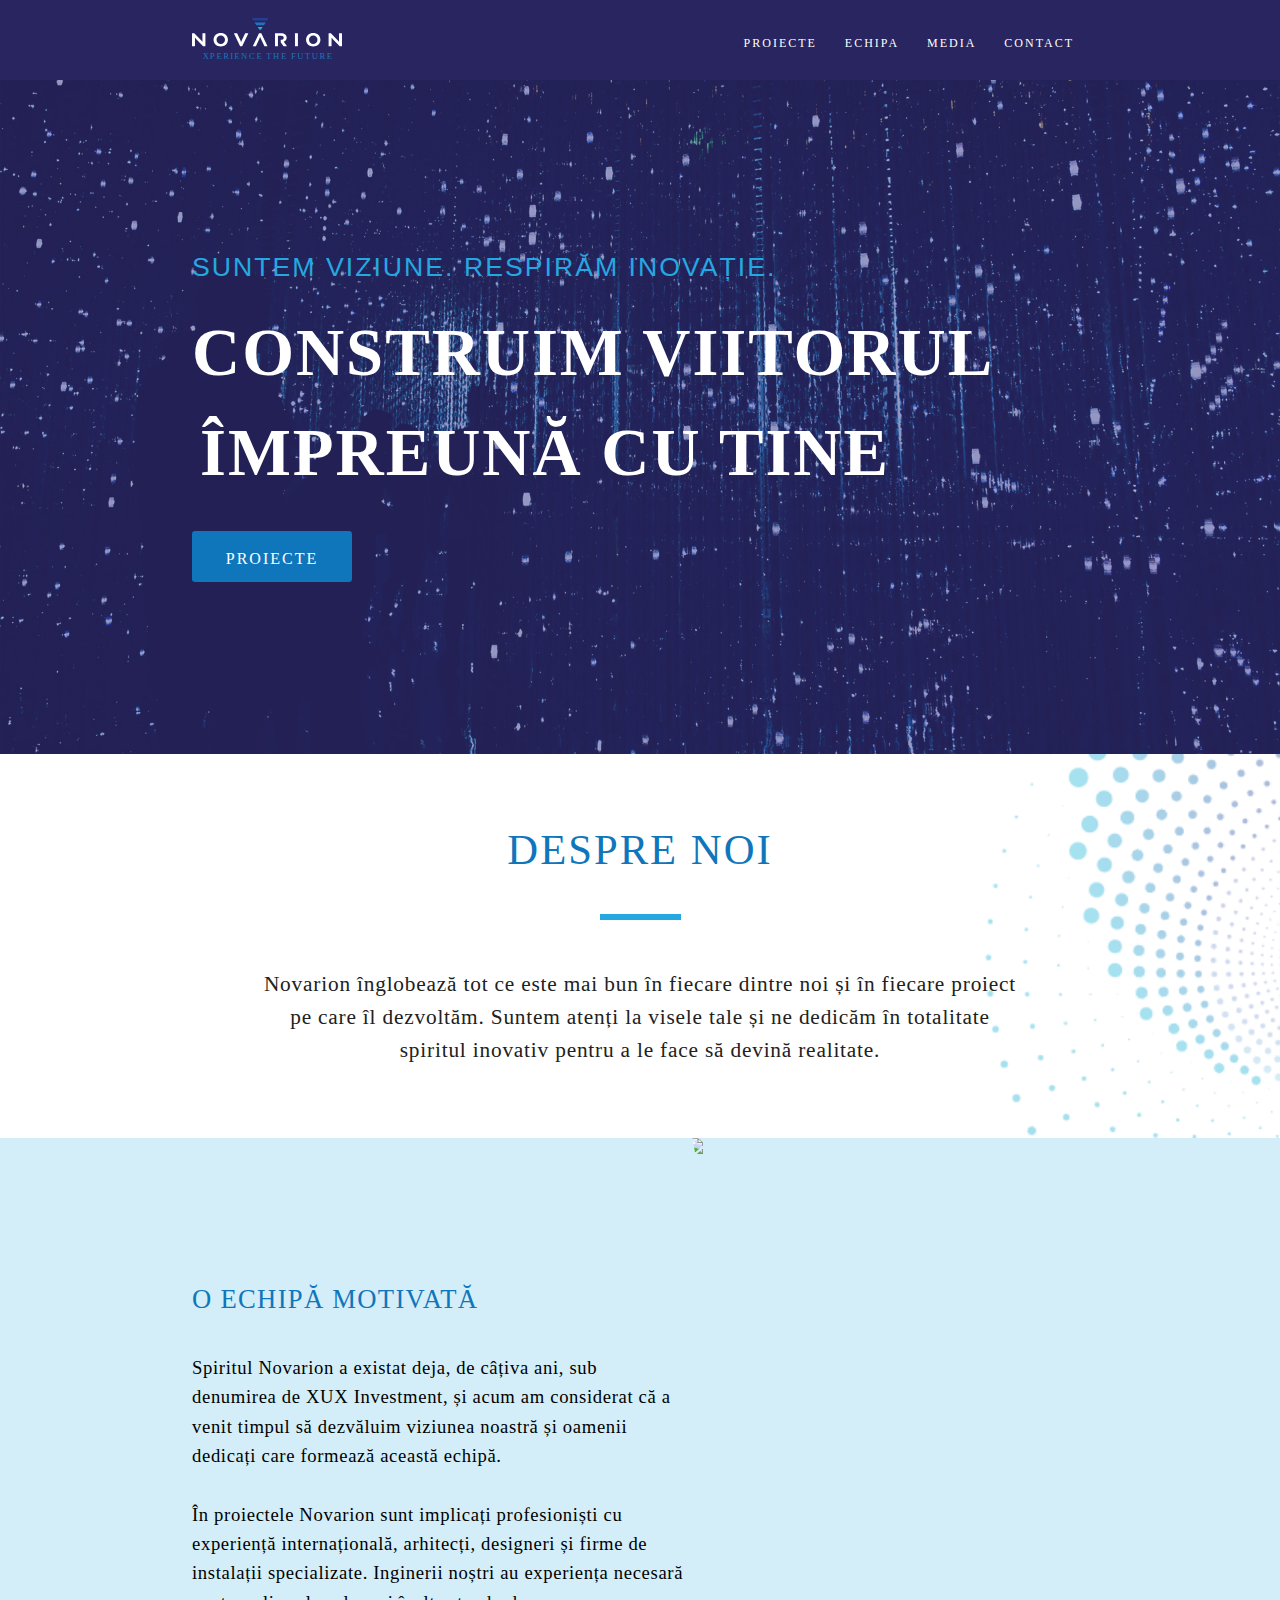
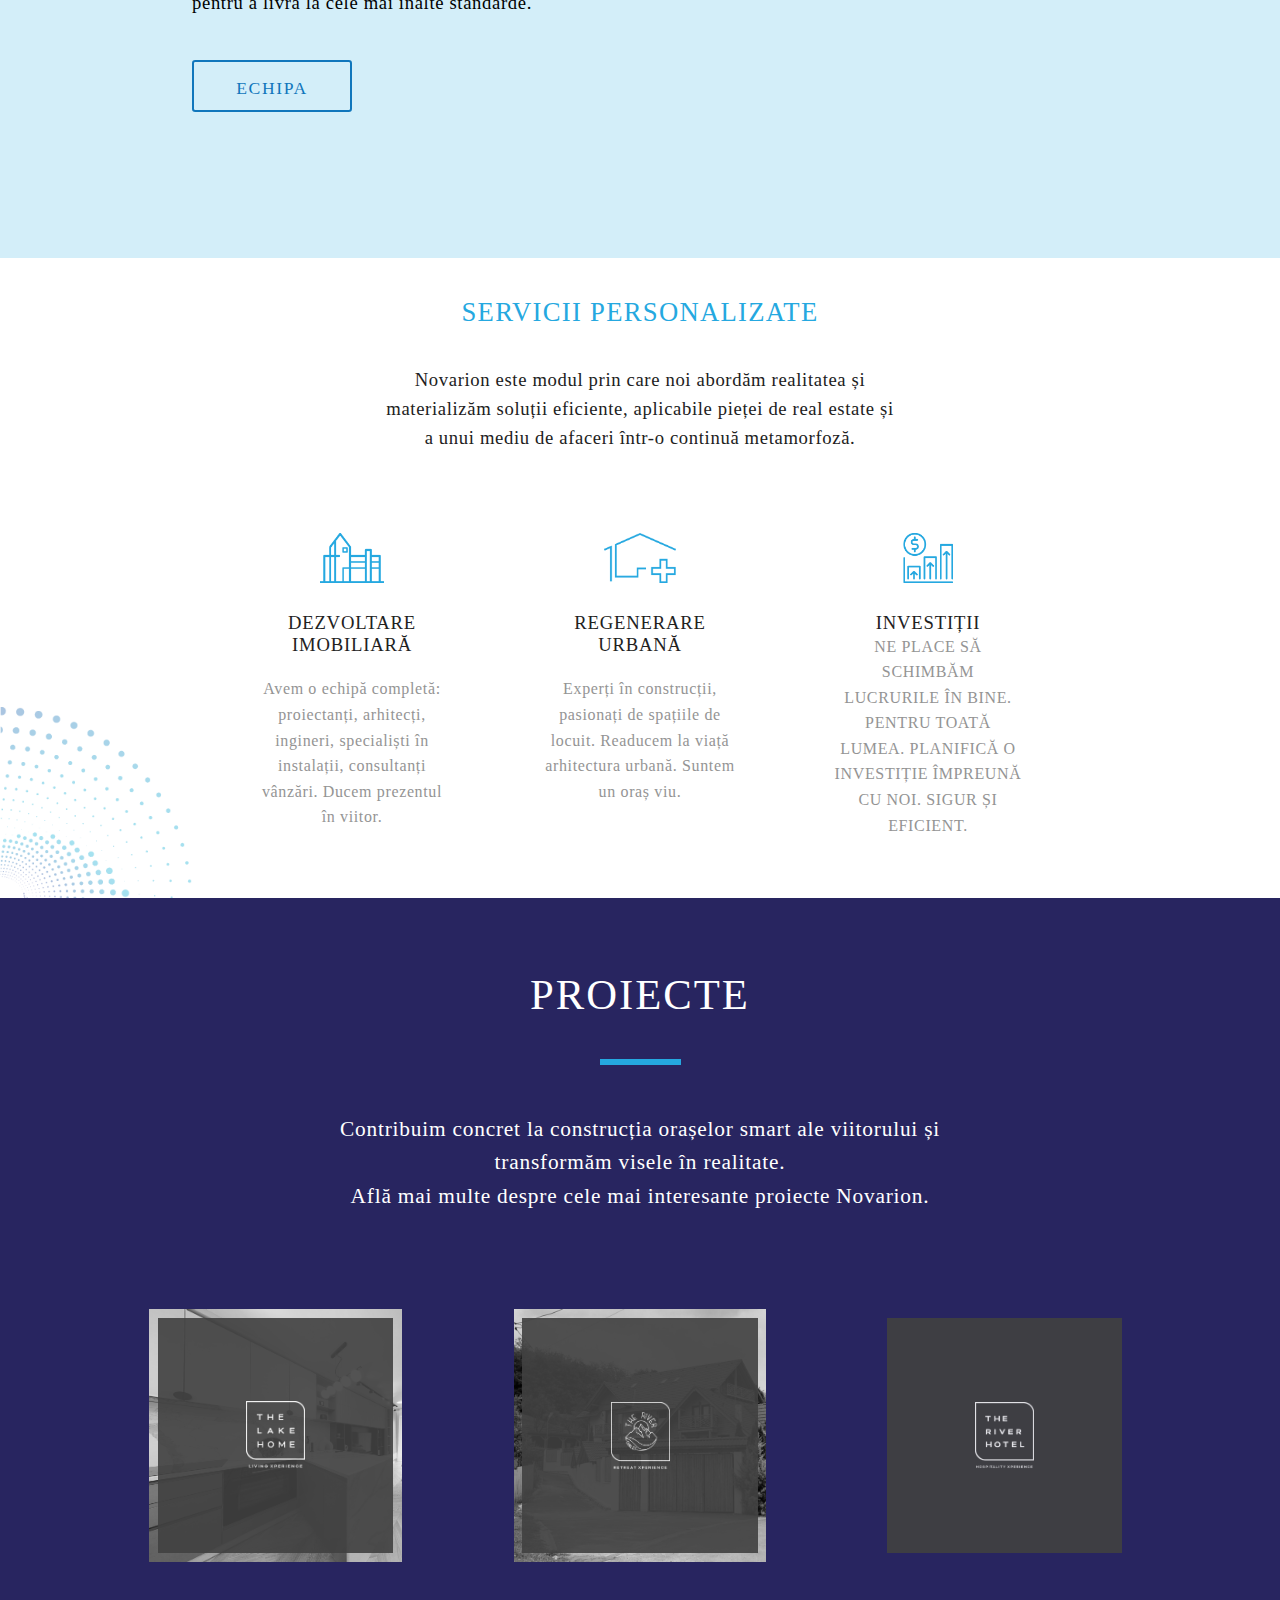
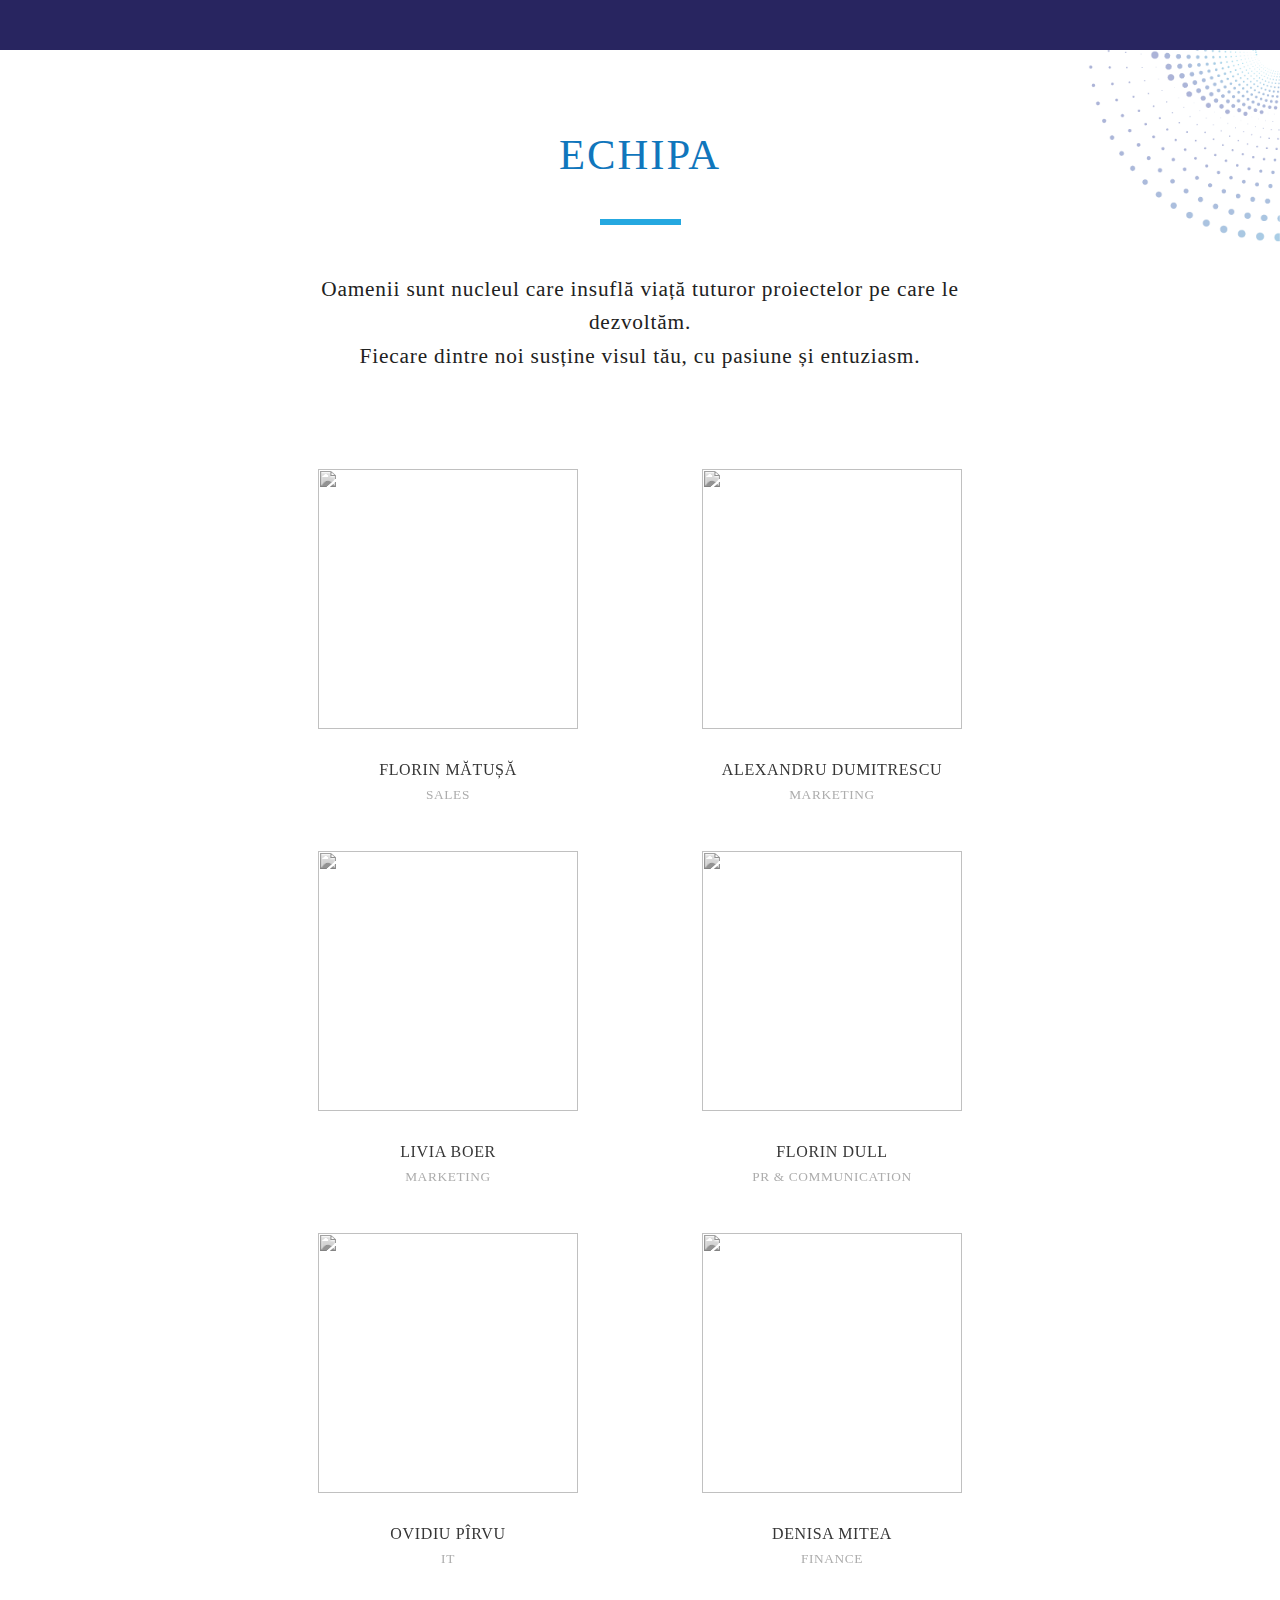
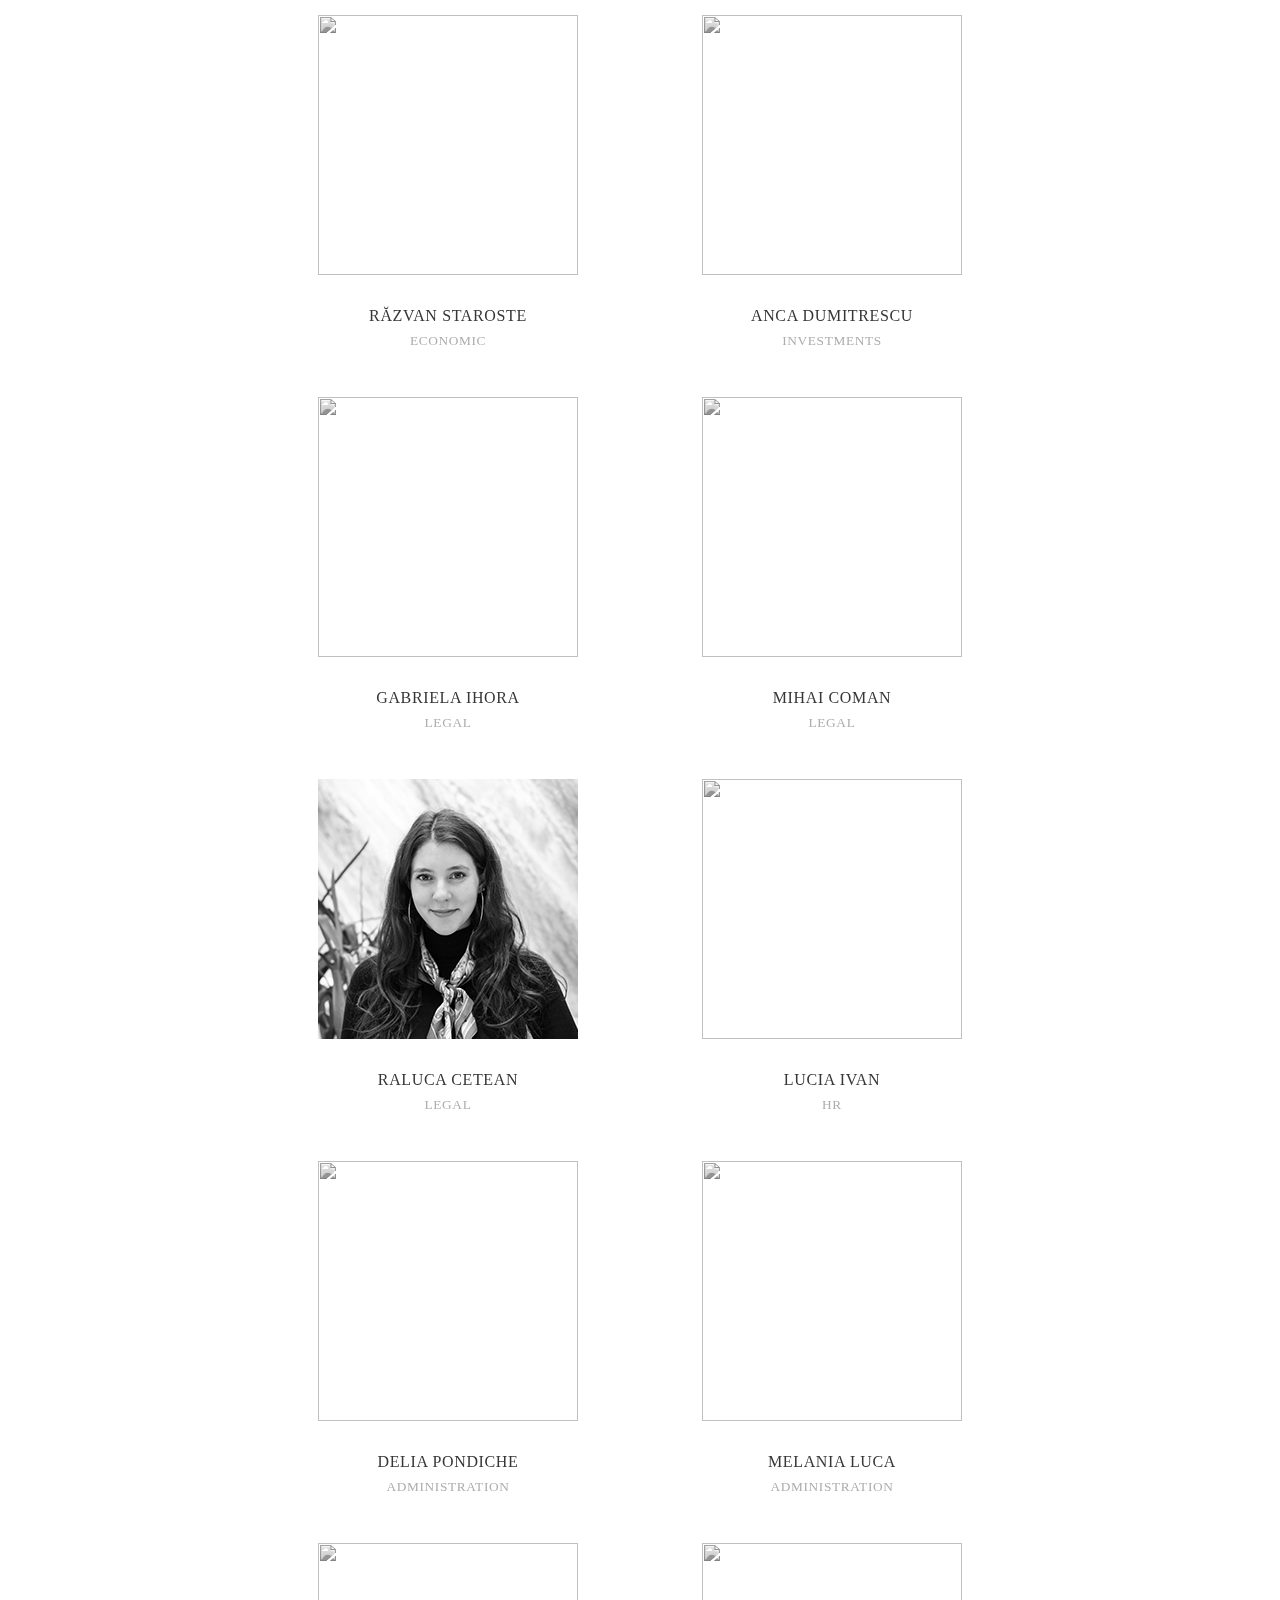
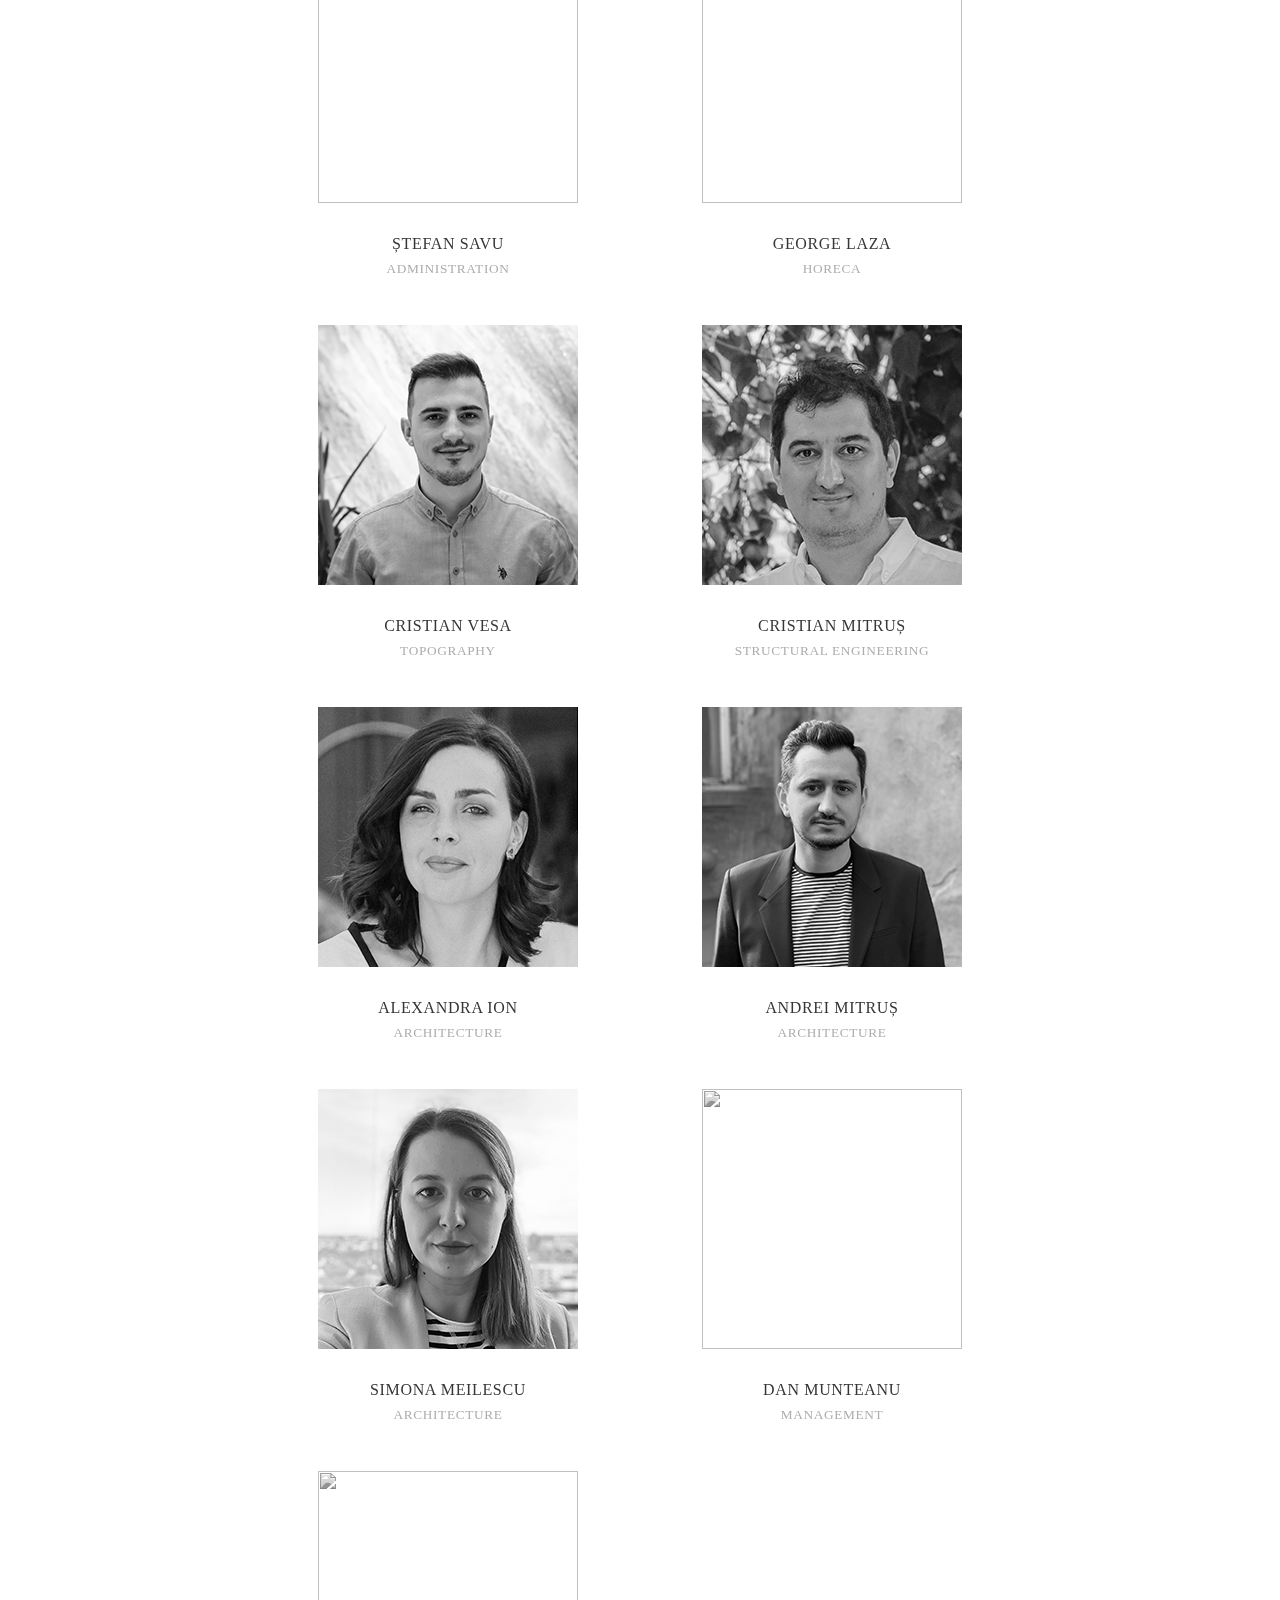
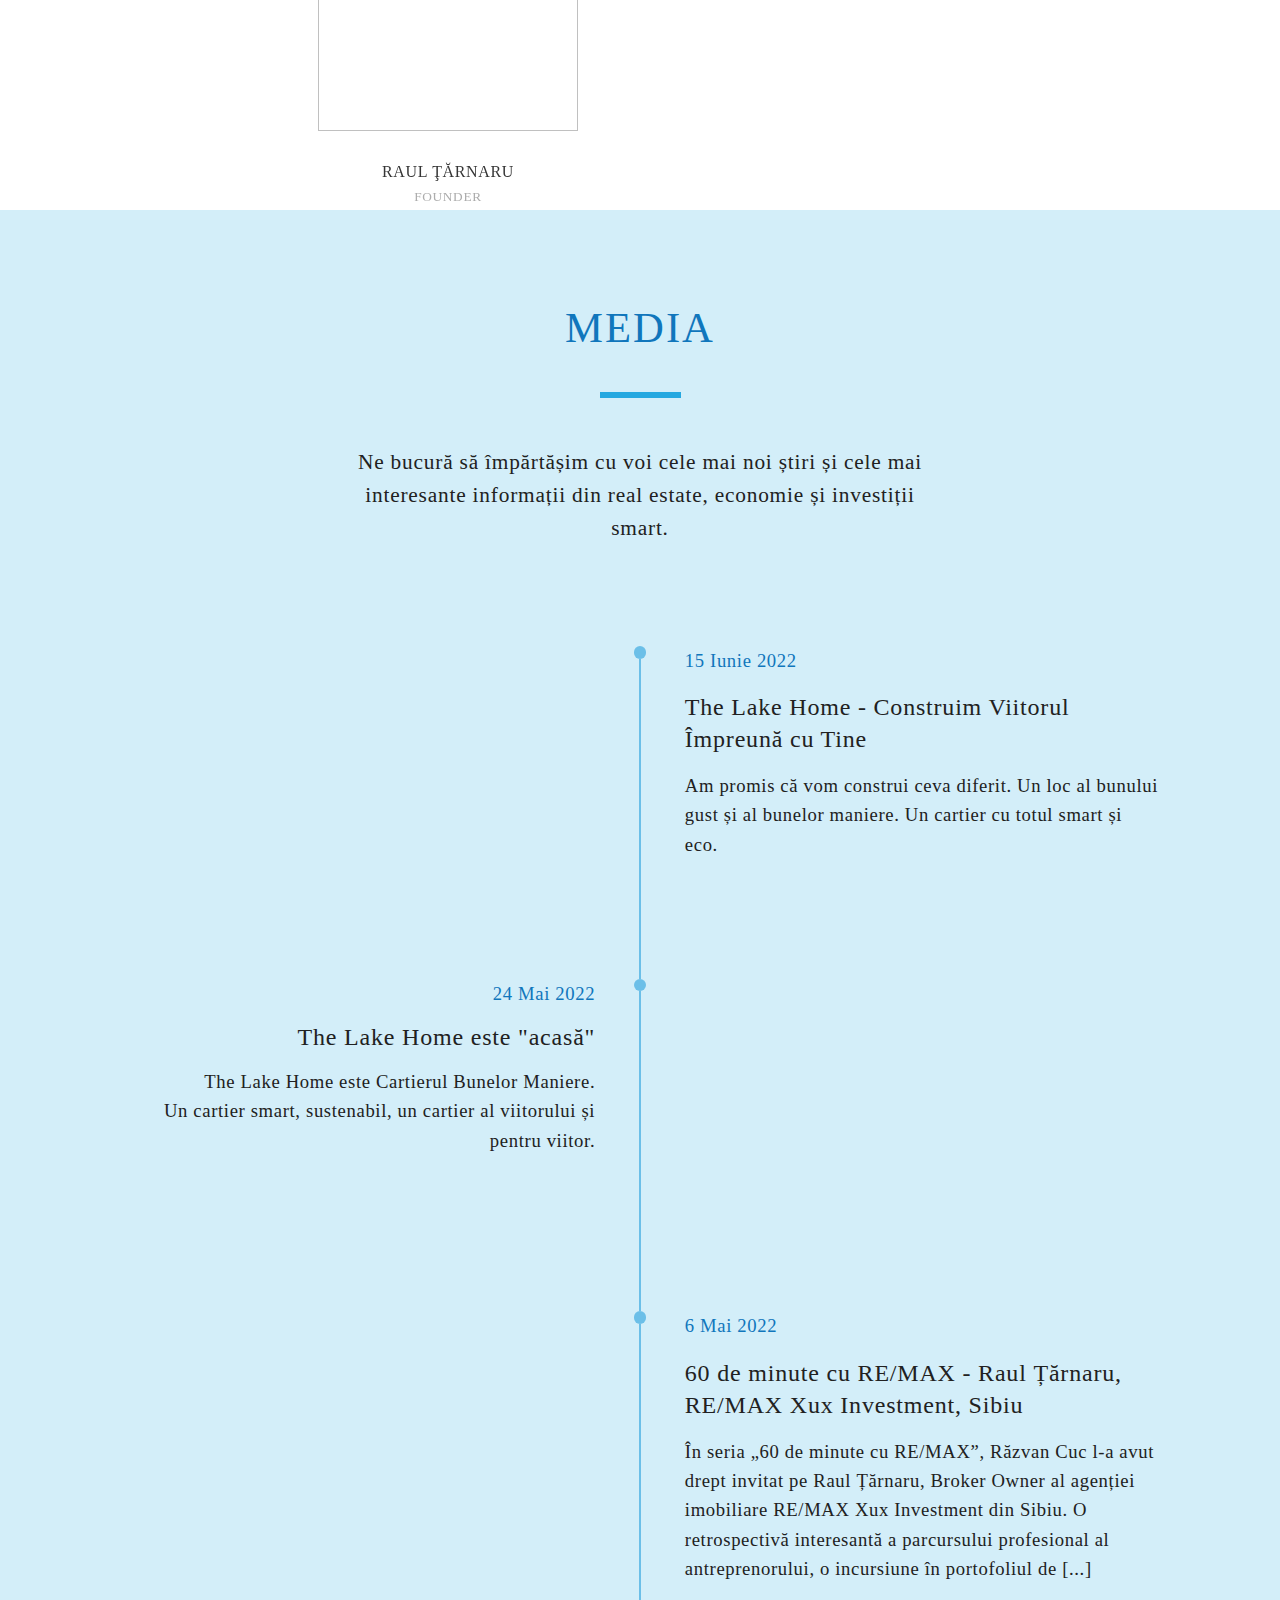
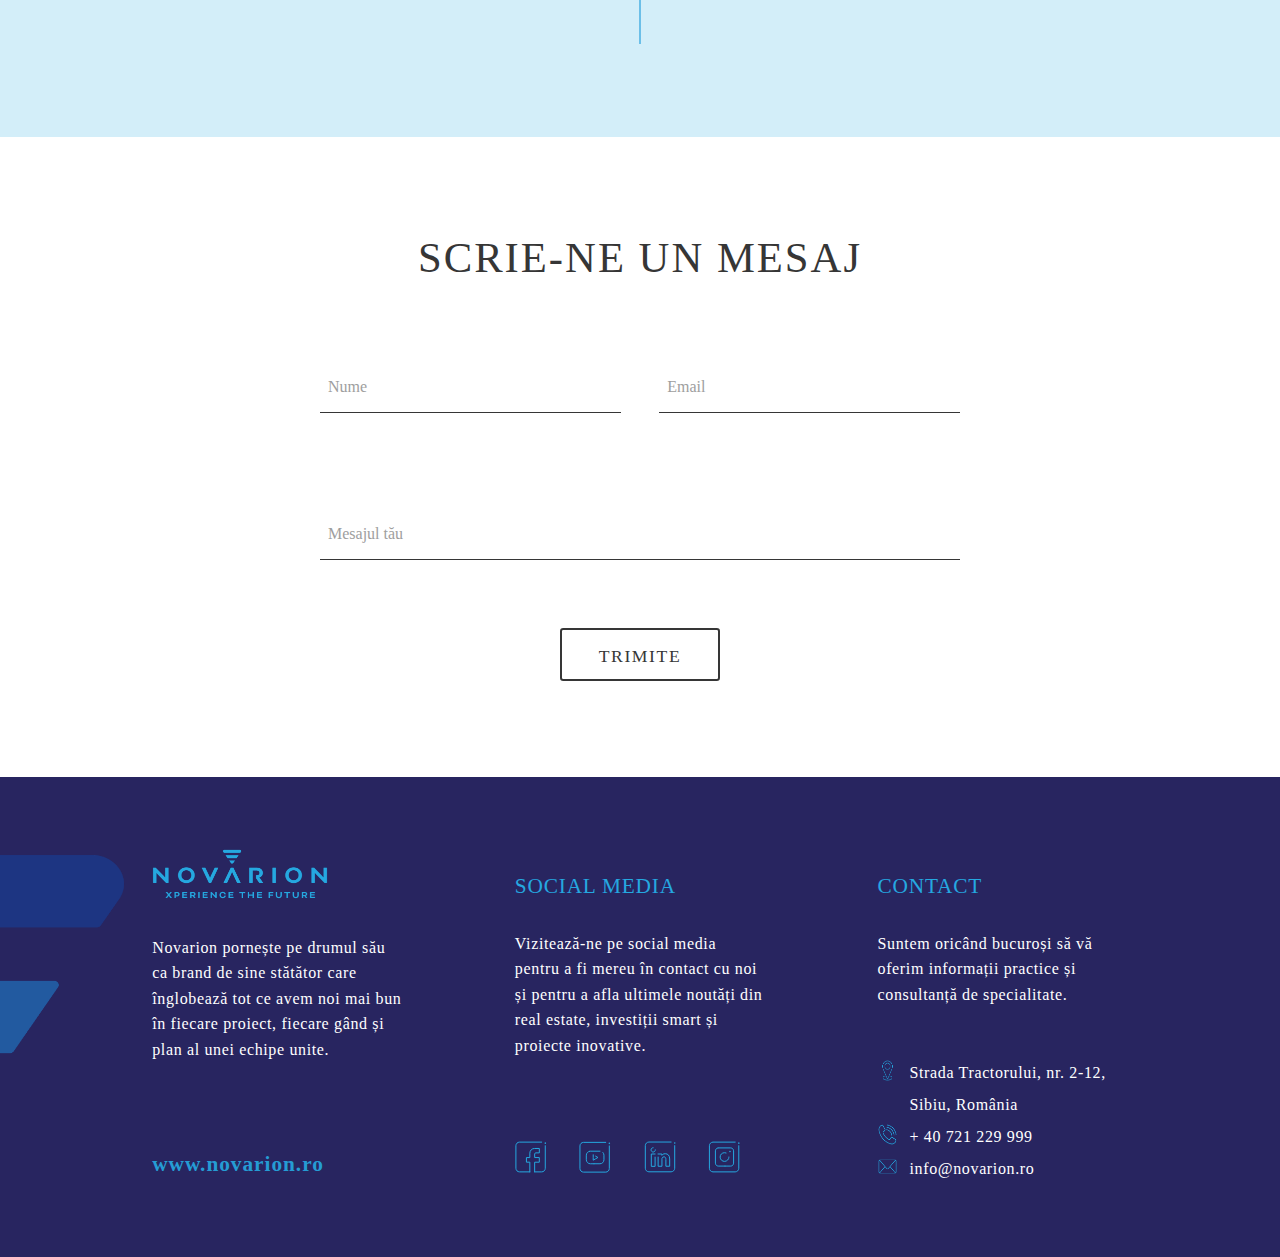
==== index.html @ ab228a69 "Jun 23_2" ====
<!DOCTYPE html>
<html>
<head>
	<title> Novarion </title>
	<link rel="stylesheet" href = "style.css">
	
</head>

<body>

	<nav>
		<div class="navWrapper">
			<div class="logo">
				<img src="/media/sigla_negative.svg" >
			</div>
			<ul class="navlinks">
				<li><a href="#projects">PROIECTE</a><div class="barHover"></div></li>
				<li><a href="#echipa">ECHIPA</a><div class="barHover"></div></li>
				<li><a href="#media">MEDIA</a><div class="barHover"></div></li>
				<li><a href="#Form">CONTACT</a><div class="barHover"></div></li>
			</ul>
			<div class="burger">
				<div class="line1"></div>
				<div class="line2"></div>
				<div class="line3"></div>
			</div>
		</div>	
	</nav>

	<header class="header">
		<div class="headerImg"></div>
		<div class="wrapperHeader">
			<h3>SUNTEM VIZIUNE. RESPIRĂM INOVAȚIE.</h3>
			<h1>CONSTRUIM VIITORUL</h1> <h1 class="marg1">ÎMPREUNĂ CU TINE </h1>
			<a href="#projects"><button class="btnProjects">PROIECTE</button></a>
		</div>
	</header>


	<section class="aboutUs">
		<h4>DESPRE NOI</h4>
		<div class="blueBar"></div>
		<p>Novarion înglobează tot ce este mai bun în fiecare dintre noi și în fiecare proiect pe care îl dezvoltăm.
		Suntem atenți la visele tale și ne dedicăm în totalitate spiritul inovativ pentru a le face să devină realitate.</p>
	</section>

	<section class="echipaMotivata"> 
		<div class="content">
			<h4>O ECHIPĂ MOTIVATĂ</h4>
			<p>Spiritul Novarion a existat deja, de câțiva ani, sub denumirea de 	
				XUX Investment, și acum am considerat că a venit timpul să dezvăluim viziunea noastră și oamenii dedicați care formează această echipă.
				<br>
				<br>
				În proiectele Novarion sunt implicați profesioniști cu experiență internațională, arhitecți, designeri și firme de instalații specializate. 
				Inginerii noștri au experiența necesară pentru a livra la cele mai înalte standarde.
			</p>
			<a href="#echipa"><button class="goToTeam">ECHIPA</button></a>
		</div>
		<img src="/media/Team-4.jpg"  class="secondImg">
	</section>

	<section class="services">
		<h4>Servicii personalizate</h4>
		<p>Novarion este modul prin care noi abordăm realitatea și	materializăm soluții eficiente, aplicabile pieței de real estate și a unui mediu de afaceri într-o continuă metamorfoză.</p>
		<div class="theServices">
			<div class="ser">
				<div class="serImg">
					<img src="/media/imobiliaria.png" >
				</div>
				<h3 class="specialH">DEZVOLTARE IMOBILIARă</h3>
				<p>Avem o echipă completă: proiectanți, arhitecți, ingineri, specialiști în instalații, consultanți vânzări. Ducem prezentul în viitor.</p>
			</div>

			<div class="ser">
				<div class="serImg">
					<img src="/media/architecture_icon.png" >
				</div>
				<h3>regenerare urbană</h3>
				<p>Experți în construcții, pasionați de spațiile de locuit. Readucem la viață arhitectura urbană. Suntem un oraș viu.</p>
			</div>

			<div class="ser">
				<div class="serImg">
					<img src="/media/investitii.png">
				</div>	
				<h3>investiții</h>
				<p>Ne place să schimbăm lucrurile în bine. Pentru toată lumea.  Planifică o investiție împreună cu noi. Sigur și eficient.</p>
			</div>
		</div>
	</section>

	<section class="projects" id="projects">
		<h4>PROIECTE</h4>
		<div class="blueBar"></div>
		<p>Contribuim concret la construcția orașelor smart ale viitorului și transformăm visele în realitate. <br> Află mai multe despre cele mai interesante proiecte Novarion.
		</p>
		<div class="threeProjects" >			
			<div class="projectsBtns2" id="thelake" onclick="NewTabLake()"> 
				<div class="aGreyBlock2"></div>
			</div>
			
			<div class="projectsBtns3" onclick="NewTabRiver()"> 
				<div class="aGreyBlock3"></div>
			</div>
			<div class="projectsBtns1" id="riverHotel" onclick="NewTabHotel()"> 
				
				<div class="aGreyBlock1" alt="ImageName"></div>
			
		</div>
		</div>
	</section>

	<section class="echipa" id="echipa">
		
		<h4>ECHIPA</h4>
		<div class="blueBar"></div>
		<p class="ppl">Oamenii sunt nucleul care insuflă viață tuturor proiectelor pe care le dezvoltăm. <br> Fiecare dintre noi susține visul tău, cu pasiune și entuziasm.</p>
		<div id="Exitclick">
			<div class="teamTable">
				<div class="onerow" >
						<div class="memberBox" id="memberBox" >
							<img src="/media/Photos/florin m.jpg"  id="showmore" >
							<p  id="showless" class="description"> "Omul potrivit, la locul potrivit" nu este doar un simplu proverb, ci mai degrabă o teoremă a vieții lui Florin, el fiind mereu în contact atât cu domeniul real estate dar și cu managementul operațional. </p>
							<div  id="showmore" class="nameJob">
									<h5 class="name">FLORIN MĂTUȘĂ</h5> 
									<p class="Job">Sales</p>
							</div>
						</div>

					<div class="memberBox"  id="memberBoxAlex">
						<img src="/media/Photos/alex.jpg" id="showmoreAlex" >
						<p class="description" id="showlessA" name="Alex">Alex este producătorul celor mai frumoase și expresive efecte vizuale, fiind pasionat de fotografie, în esența sa cea mai puternică unealtă estetică. În echipa noastră, are locul său unic, fiind și consultant de imagine.</p>
						<div class="nameJob" id="showmoreAlex" >
							<h5 class="name">Alexandru dumitrescu</h5>
							<p class="Job">marketing</p>
						</div>
					</div>

					<div class="memberBox" id="memberBoxLiv">
						<img src="/media/Photos/livia.jpg" id="showmoreLiv">
						<p class="description" id="showlessLiv">Livia reprezintă un element-cheie în echipa noastră și, în același timp, o prezență plăcută pe care suntem bucuroși să o avem. Aduce în mijlocul nostru energia și dezinvoltura din Brazilia, țara sa natală, și datorită ei, avem o deschidere culturală și mai mare decât înainte.</p>
						<div class="nameJob" id="showmoreLiv">
							<h5 class="name">LIVIA Boer</h5>
							<p class="Job">marketing</p>
						</div>
					</div>

					<div class="memberBox"  id="memberBoxFlo">
						<img src="/media/Photos/florin d.jpg" id="showmoreFlo">
						<p id="showlessFlo" class="description">Florin are rolul său bine definit în echipa noastră, e un liant între suflete și idei, între concept și profilare. Este mereu în căutare de oameni deosebiți și curios să le afle poveștile de viață.</p>
						<div id="showmoreFlo" class="nameJob">
							<h5 class="name">FLORIN dull</h5>
							<p class="Job">pr & communication</p>
						</div>
					</div>

					<div class="memberBox" id="memberBoxOvi">
						<img src="/media/Photos/ovidiu.jpg" id="showmoreOvi">
						<p class="description" id="showlessOvi" >Ovidiu este cel care "vorbește" limbajele pe care majoritatea dintre noi nu le cunoaștem. A absolvit Facultatea de Informatică din Pitești și este specializat în dezvoltare de aplicații software cu specific targetat.</p>
						<div class="nameJob" id="showmoreOvi">
							<h5 class="name">OVIDIU PÎRVU</h5>
							<p class="Job">IT</p>
						</div>
					</div>

					<div class="memberBox" id="memberBoxDen">
						<img src="/media/Photos/denisa.jpg" id="showmoreDen" >
						<p class="description" id="showlessDen">Denisa se potrivește perfect în echipa noastră, și ne dă, zi de zi, un exemplu de atitudine proactivă și abordare complexă, în ceea ce privește activitățile aflate pe agenda de lucru.</p>
						<div class="nameJob" id="showmoreDen">
							<h5 class="name">DENISA MITEA</h5>
							<p class="Job">FINANCE</p>
						</div>
					</div>

					<div class="memberBox" id="memberBoxRaz">
						<img src="/media/Photos/razvan.jpg" id="showmoreRaz">
						<p class="description" id="showlessRaz"> Răzvan este omul care trăiește o viață de investiții, la propriu. Investește timp de calitate în mijlocul familiei, își dedică timpul prietenilor și relațiilor interumane, în general. </p>
						<div class="nameJob" id="showmoreRaz">
							<h5 class="name">RĂZVAN STAROSTE</h5>
							<p class="Job">ECONOMIC</p>
						</div>
					</div>

					<div class="memberBox" id="memberBoxAnc">
						<img src="/media/Photos/anca.jpg" id="showmoreAnc">
						<p class="description" id="showlessAnc"> Anca este una dintre persoanele care știu, cu adevărat, ce vor de la viață. Are o vastă experiență în domeniul investițiilor internaționale, în ultimii 7 ani făcând parte dintr-o echipă de Investor Services în cadrul unei companii canadiene.</p>
						<div class="nameJob" id="showlessAnc">
							<h5 class="name">anca dumitrescu</h5>
							<p class="Job">investments</p>
						</div>
					</div>

					<div class="memberBox"id="memberBoxGab"> 
						<img src="/media/Photos/gabriela.jpg" id="showmoreGab">
						<p class="description" id="showlessGab" > Gabriela se transpune într-o multitudine de roluri. Datorită flexibilității și prezenței de spirit, ea contribuie mereu la reușitele noastre, ale tuturor. Este gata să întindă o mână de ajutor, fiind persoana care știe să deslușească totul, mai puțin sensul a două cuvinte: "Nu pot". </p>
						<div class="nameJob" id="showmoreGab">
							<h5 class="name">GABRIELA IHORA</h5>
							<p class="Job">LEGAL</p>
						</div>
					</div>

					<div class="memberBox" id="memberBoxMih">
						<img src="/media/Photos/mihai c.jpg" id="showmoreMih">
						<p class="description" id="showlessMih" >Mereu concentrat, dedicat acestui domeniu foarte complex și interesant, Mihai caută să găsească întotdeauna o soluție optimă, etică și eficientă, bazându-se pe prevederile legale ca sursă primară și care, pentru el, reprezintă bornele de orientare.</p>
						<div class="nameJob" id="showmoreMih">
							<h5 class="name">MIHAI COMAN</h5>
							<p class="Job">LEGAL</p>
						</div>
					</div>

					<div class="memberBox" id="memberBoxRal">
						<img src="/media/Photos/raluca.jpg" id="showmoreRal">
						<p class="description" id="showlessRal">Raluca este mare iubitoare de câini și membru activ la Asociației Chinologice Române. Ne arată mereu că este posibil să gândești liber, să pui în practică orice plan, indiferent cât de greu ar părea, pentru că, la final, experiența contează.</p>
						<div class="nameJob" id="showmoreRal">
							<h5 class="name">RALUCA CETEAN</h5>
							<p class="Job">LEGAL</p>
						</div>
					</div>

					<div class="memberBox" id="memberBoxLuc">
						<img src="/media/Photos/lucia.jpg" id="showmoreLuc">
						<p class="description" id="showlessLuc">Lucia este un om de comunicare, mai înainte de toate. Ne completăm prin comunicare, ne susținem și ne bucurăm de momentele petrecute la birou, acest timp prețios pe care îl valorificăm mai ales prin acea implicare creativă, oricare ne-ar fi anii din câmpul muncii.</p>
						<div class="nameJob" id="showmoreLuc">
							<h5 class="name">LUCIA IVAN</h5>
							<p class="Job">HR</p>
						</div>
					</div>

					<div class="memberBox" id="memberBoxDel">
						<img src="/media/Photos/delia.jpg" id="showmoreDel">
						<p class="description" id="showlessDel" >Delia are o vastă experiență în domeniul administrativ, precum și o capacitate uimitoare de a organiza și sistematiza. Pentru echipă, contează foarte mult să avem specialiștii potriviți, la locul potrivit, în clipele potrivite.</p>
						<div class="nameJob" id="showmoreDel">
							<h5 class="name">DELIA PONDICHE</h5>
							<p class="Job">ADMINISTRATION</p>
						</div>
					</div>

					<div class="memberBox" id="memberBoxMel">
						<img src="/media/Photos/melania.jpg" id="showmoreMel">
						<p class="description"  id="showlessMel">Experiența Melaniei ne-a propulsat și motivat mereu. Activitatea notarială, cu care este familiarizată, ne este extrem de utilă în activitatea pe care o desfășurăm și, totodată, ne bazăm pe expertiza ei, în ceea ce privește procesul de dezvoltare imobiliară, per ansamblu.</p>
						<div class="nameJob" id="showmoreMel">
							<h5 class="name">MELANIA LUCA</h5>
							<p class="Job">ADMINISTRATION</p>
						</div>
					</div>

					<div class="memberBox" id="memberBoxSte">
						<img src="/media/Photos/stefan.jpg" id="showmoreSte">
						<p class="description" id="showlessSte" >Ștefan este cel la care ne gândim atunci când trebuie să organizăm diverse activități. Are o experiență solidă în relații publice și comunicare, calitate care acum se dovedește foarte utilă în cadrul echipei Novarion.</p>
						<div class="nameJob" id="showmoreSte"> 
							<h5 class="name">ȘTEFAN SAVU</h5>
							<p class="Job">ADMINISTRATION</p>
						</div>
					</div>
					<div class="memberBox" id="memberBoxGeo">
						<img src="/media/Photos/george.jpg" id="showmoreGeo">
						<p class="description" id="showmoreGeo" >George este pasionat de tot ce înseamnă hrană și gastronomie. Dorește să facă oamenii fericiți prin intermediul creațiilor sale culinare si a glumelor savuroase. O companie placuta pentru echipa Novarion.</p>
						<div class="nameJob" id="showmoreGeo"> 
							<h5 class="name">GEORGE LAZA</h5>
							<p class="Job">HORECA</p>
						</div>
					</div>

					<div class="memberBox" id="memberBoxCri">
						<img src="/media/Photos/cristi.jpg" id="showmoreCri">
						<p class="description"  id="showlessCri">Cristian face parte din grupul de specialiști pe care l-am creat cu viziune și pasiune. Aici ne ocupăm timpul cu ceea ce am ales să facem, am adus în companie energia bună, entuziasmul, însuflețirea.</p>
						<div class="nameJob" id="showmoreCri">
							<h5 class="name">CRISTIAN VESA</h5>
							<p class="Job">TOPOGRAPHY</p>
						</div>
					</div>

					<div class="memberBox" id="memberBoxCrs">
						<img src="/media/Photos/Cristian Mitrus.jpg" id="showmoreCrs">
						<p class="description"  id="showlessCrs">Profesionist în acest domeniu, Cristian Mitruș se dedică cu multă ambiție acestei meserii, asimilând în permanență informații de specialitate de la experți în domeniu și remarcându-se prin calitatea proiectelor predate.</p>
						<div class="nameJob" id="showmoreCrs">
							<h5 class="name">CRISTIAN MITRUȘ</h5>
							<p class="Job">STRUCTURAL ENGINEERING</p>
						</div>
					</div>

					<div class="memberBox" id="memberBoxAle">
						<img src="/media/Photos/Alexandra Ion1.jpg" id="showmoreAle">
						<p class="description"  id="showlessAle">La capitolul design interior, Novarion are șansa unică de a colabora cu unul dintre cei mai talentați specialiști în domeniu, arhitectul Alexandra Ion.</p>
						<div class="nameJob" id="showmoreAle">
							<h5 class="name">ALEXANDRA ION</h5>
							<p class="Job">ARCHITECTURE</p>
						</div>
					</div>

					<div class="memberBox" id="memberBoxAnd">
						<img src="/media/Photos/Andrei Mitrus.jpg" id="showmoreAnd">
						<p class="description"  id="showlessAnd">Andrei Mitruș este cofondatorul AAIM și un vizionar pasionat mereu de ceea ce face, dedicându-se în întregime celor mai interesante selecții de proiecte, cu multă energie și entuziasm.</p>
						<div class="nameJob" id="showmoreAnd">
							<h5 class="name">ANDREI MITRUȘ</h5>
							<p class="Job">ARCHITECTURE</p>
						</div>
					</div>

					<div class="memberBox" id="memberBoxSim">
						<img src="/media/Photos/Simona Meilescu1.jpg" id="showmoreSim">
						<p class="description"  id="showlessSim">Simona Meilescu este un nume cu rezonanță în peisajul românesc al arhitecturii și design-ului de interior, cu care Novarion are acum, iată, onoarea să lucreze.</p>
						<div class="nameJob" id="showmoreSim">
							<h5 class="name">SIMONA MEILESCU</h5>
							<p class="Job">ARCHITECTURE</p>
						</div>
					</div>

					<div class="memberBox" id="memberBoxDan">
						<img src="/media/Photos/dan.jpg" id="showmoreDan">
						<p class="description"  id="showlessDan">Dan este cel care a contribuit la construcția și consolidarea business-ului, cu pasiune și determinare. Dezvoltarea afacerilor și proiectarea soluțiilor viabile sunt punctele forte ale lui Dan, pe a cărui expertiză ne bazăm.</p>
						<div class="nameJob" id="showmoreDan">
							<h5 class="name">DAN MUNTEANU</h5>
							<p class="Job">MANAGEMENT</p>
						</div>
					</div>

					<div class="memberBox" id="memberBoxRau">
						<img src="/media/Photos/raul.jpg" id="showmoreRau">
						<p class="description" id="showlessRau">Raul este promotorul și sufletul companiei, pe care a visat-o și a construit-o cu multă pasiune. Îi place să proiecteze idei de business, le dă contur și le conferă un statut aparte, prin faptul că reușește să imprime o amprentă unică, de originalitate și clasă.</p>
							<div class="nameJob" id="showmoreRau">
								<h5 class="name">RAUL ŢĂRNARU</h5>
								<p class="Job">FOUNDER</p>
						</div>
					</div>

					<div class="memberBox" id="memberBoxInv">
					</div>

					<div class="memberBox" id="memberBoxInv">
					</div>
				</div>
			</div>
		</div>
		<!-- -->

	</section>	


	<section class="media" id="media">
		<h4>MEDIA</h4>
		<div class="blueBar"></div>
		<p class="introP">Ne bucură să împărtășim cu voi cele mai noi știri și cele mai interesante informații din real estate, economie și investiții smart.</p>
		
		<div class="timeline">

			<div class="leftBar">
				<div class="box">
					<iframe width="475" height="266" src="https://www.youtube.com/embed/EaS7lAThn4Q" title="YouTube video player" frameborder="0" allow="accelerometer; autoplay; clipboard-write; encrypted-media; gyroscope; picture-in-picture" allowfullscreen></iframe>
				</div>
				<div class="box">
					<h3>24 Mai 2022</h3>
					<h2>The Lake Home este "acasă"</h2>
					<p>The Lake Home este Cartierul Bunelor Maniere. <br>
						Un cartier smart, sustenabil, un cartier al viitorului
						și pentru viitor.</p>
				</div>
				<div class="box">
					<iframe width="475" height="266" src="https://www.youtube.com/embed/zA06uaYQaMk" title="YouTube video player" frameborder="0" allow="accelerometer; autoplay; clipboard-write; encrypted-media; gyroscope; picture-in-picture" allowfullscreen></iframe>
				</div>
			</div>

			<div class="middleBar">
				<div class="circle1"></div>
				<div class="actualBar1"></div>
				<div class="circle2"></div>
				<div class="actualBar2"></div>
				<div class="circle3"></div>
				<div class="actualBar3"></div>
			</div>

			<div class="rightBar">
				<div class="box">
					<h3>15 Iunie 2022</h3>
					<h2>The Lake Home - Construim Viitorul Împreună cu Tine</h2>
					<p>Am promis că vom construi ceva diferit. Un loc al bunului gust și al bunelor maniere. Un cartier cu totul smart și eco. </p>
				</div>
				<div class="box">
					<iframe width="475" height="266" src="https://www.youtube.com/embed/72oIX5aHKT4" title="YouTube video player" frameborder="0" allow="accelerometer; autoplay; clipboard-write; encrypted-media; gyroscope; picture-in-picture" allowfullscreen></iframe>
				</div>
				<div class="box">
					<h3>6 Mai 2022</h3>
					<h2>60 de minute cu RE/MAX - Raul Țărnaru, RE/MAX Xux Investment, Sibiu</h2>
					<p>În seria „60 de minute cu RE/MAX”, Răzvan Cuc l-a avut 
						drept invitat pe Raul Țărnaru, Broker Owner al agenției 
						imobiliare RE/MAX Xux Investment din Sibiu.
						O retrospectivă interesantă a parcursului profesional al
						antreprenorului, o incursiune în portofoliul de [...]
					</p>
				</div>
			</div>
		</div>
	</section>
	<!--<form class="Form" id="Form" onsubmit="sendEmail(); reset();">-->
	<form class="Form" id="Form" action="connect.php" method="post">
		<h4>SCRIE-NE UN MESAJ</h4>
		<div class="persInfo">
			<input type="text" placeholder="Nume" required name="nume">
			<input type="email" placeholder="Email" required id="email" name="email">
		</div>
		<div class="mesajul">
		<input type="text" placeholder="Mesajul tău" required name="mesajul">
		</div>
		<button>Trimite</button>
			
	</form>
	
	<section class="footer" id="footer">
		<div class="wrapperFooter">
			<div class="footer1">
				<img src="media/sigla_dark_blue-01.png" alt="">
				<p>Novarion pornește pe drumul său ca brand de sine stătător care înglobează tot ce avem noi mai bun în fiecare proiect, fiecare gând și plan al unei echipe unite.</p>
				<a href="www.novarion.ro" target="_blank">www.novarion.ro</a>
			</div>
			<div class="footer2">
				<div class="TITLE2">
					<h3>SOCIAL MEDIA</h3>
				</div>	
				<p>Vizitează-ne pe social media pentru a fi mereu în contact cu noi și pentru a afla ultimele noutăți din real estate, investiții smart și proiecte inovative.</p>
				<div class="socialIcons">
					<a href="https://www.facebook.com/novarionromania" target="_blank"><img src="media/facebook_icon-01.svg" alt=""></a>
					<a href="https://www.youtube.com/channel/UCjExjuoQ-Oui73BCi9WjQsg" target="_blank"><img src="media/youtube_icon-01.svg" alt=""></a>
					<a href="https://www.linkedin.com/company/novarion-romania" target="_blank"><img src="media/linkedin_icon-01.svg" alt=""></a>
					<a href="https://www.instagram.com/novarionromania/" target="_blank"><img src="media/instagram_icon-01.svg" alt=""></a>
				</div>
			</div>
			<div class="footer3">
				<div class="TITLE">
					<h3>CONTACT</h3>
				</div>	
				<p class="Suntem">Suntem oricând bucuroși să vă oferim informații practice și consultanță de specialitate.</p>
				<div class="Contact">

					<div class="contactInfo" onclick="NewTabMap()">
						<img src="media/contactIcons-02.png" alt="">
						<a href="https://goo.gl/maps/u8YrSsReceFjCgq37" target="_blank">Strada Tractorului, nr. 2-12, Sibiu, România</a>
					</div>

					<div class="contactInfo"  onclick="NewTabPhone()">		
						<img src="media/contactIcons-04.png" alt="" >
						<a href="tel:+40721229999" >+ 40 721 229 999</a>

					</div>

					<div class="contactInfo" onclick="NewTabMail()">
						<img src="media/contactIcons-03.png" alt="">
						<a href="mailto:info@novarion.ro">info@novarion.ro</a>
					</div>	

				</div>
			</div>
			<a class="hiddenLink" href="www.novarion.ro" target="_blank">www.novarion.ro</a>
		</div>
	</section>

	<script src="app.js"></script>
	<script src="https://smtpjs.com/v3/smtp.js"></script>
</body>
</html>
---- style.css ----
@font-face {
    font-family: Bicyclette;
    src: url(fonts/Bicyclette-Light.ttf);
    font-weight: lighter;
}
@font-face {
    font-family: Bicyclette;
    src: url(fonts/Bicyclette-Regular.ttf);
    font-weight: normal;
}
@font-face {
    font-family: Bicyclette;
    src: url(fonts/Bicyclette-Bold.ttf);
    font-weight: bolder;
}

*{
    margin: 0px;
    padding: 0px;
    box-sizing: border-box;
    font-family: 'Bicyclette';
}
html{
    scroll-behavior: smooth;
}

nav{
    display: flex;
    justify-content: space-around;
    align-items: start;
    height: 5rem;
    width: 100%;
    background-color: #282560;
    font-weight: normal;
}
.navWrapper{
    display: flex;
    justify-content: space-between;
    align-items: center;
    padding-top: 0.2rem;
    height: 5rem;
    width: 70%;
}

nav img{
    width: 50%;
}

.navlinks{
    display: flex;
    width: 40%;
    justify-content: space-around;
}

.navlinks a{
    display: inline-block;
    position: relative;
    color: #ffffff;
    text-decoration: none;
    letter-spacing: 0.125rem;
    font-size: 9pt;
    transition: 0.5s;

}

.navlinks a:after{
    content: '';
    position: absolute;
    width: 100%;
    transform: scaleX(0);
    height: 4.5px;

    left: 0;
    background-color: #1076bc;
    transform-origin: bottom right;
    transition: transform 0.25s ease-out;
    bottom: -0.7rem;
}

.navlinks a:hover:after{
    transform: scaleX(1);
    transform-origin: bottom left;
}

.navlinks li{
    list-style: none;

}







.burger{
    display: none;
}
.burger div{
    width: 25px;
    height: 2px;
    background-color: #ffffff;
    margin: 5px;
    transition: all 0.2s ease;
}




.header{
    height: 42.125rem;
    width: 100%;
    display: flex;
    flex-direction: column;
    justify-content: center;
    align-items: center;
    background-position: center bottom;
    background-image: url(media/header\ image2.jpg); 
    background-size: cover;
}

.wrapperHeader{
    display: flex;
    flex-direction:column;
    justify-content: start;
    align-items: left;
    width: 70%;
}
.header h3{
    color: #25a8e0;
    font-family: 'Bicyclette', sans-serif;
    font-weight: normal;
    font-size: 20pt;
    letter-spacing: 0.125rem;
}


header h1{
    color: #ffffff;
    font-size: 50pt;
    letter-spacing: 0.125rem;
    padding-top: 2rem;
}
.marg1{
    padding-top: 1.5rem;
    margin-bottom: 2.5rem;
    margin-left: 0.5rem;
}

header .btnProjects{
    font-weight: normal;
    font-size: 1.10rem;
    width: 10rem;
    background-color: #1076bc;
    border: none;
    border-radius: 0.20rem;
    padding: 1.2rem 2rem 0.9rem;
    color: white;
    font-size: 12pt;
    letter-spacing: 0.125rem;
    transition: all 0.25s;
}


header .btnProjects:hover{
    cursor: pointer;
    transform: translatey(-0.25em);
}



.aboutUs{
    display: flex;
    flex-direction: column;
    justify-content: center !important;
    align-items: center;
    height: 24rem;
    background-image: url(/media/Asset\ 2.png);
    background-position: right;
    background-repeat: no-repeat;
    background-size: contain;
}

.aboutUs h4{
    color: #1076bc;    
    font-size: 32pt;
    letter-spacing:0.125rem ;
    font-weight: lighter;
    text-align: center;
}

.aboutUs .blueBar{
    margin-top:2.5rem ;
    margin-bottom: 3rem;
    border-color: none;
    background-color:#25a8e0;
    height: 6px;
    width: 81px;
}

.aboutUs p{
    color: #212121;
    font-weight: lighter;
    font-size: 16pt;
    text-align: center;
    line-height: 25pt;
    letter-spacing:0.05rem;
    width: 60%;
}


.echipaMotivata{
    width: 100%;
    height: 33rem;
    background-color: #d3eef9;
    display: flex;
    flex-direction:row;
    justify-content: space-around;
}

.content{
    display: flex;
    flex-direction: column;
    justify-content: center;
    margin-left: 15%;
    width: 50%;
}

.echipaMotivata h4{
    font-weight: normal;
    font-size: 20pt;
    letter-spacing: 0.08rem;
    color: #1076bc;
    margin-bottom: 2.375rem;
}

.echipaMotivata p{
    font-weight: lighter;
    font-size: 14pt;
    line-height: 22pt;
    color: black;
    margin-bottom: 2.688rem;
    letter-spacing:0.04rem;

}

.echipaMotivata button{
    font-weight: normal;
    font-size: 1.10rem;
    color: #1076bc;
    width: 10rem;
    padding: 1rem 2rem 0.7rem;
    background: none;
    border: solid #1076bc 0.125rem;
    letter-spacing: 0.1rem;
    border-radius: 0.20rem;
    transition: all 0.25s;
}

.echipaMotivata button:hover{
    cursor: pointer;
    transform: translatey(-0.25em);
}

.secondImg{
    width: 60%;
    align-content: flex;
    justify-content: end;
    object-fit: cover;
    clip-path: polygon(1% 0, 100% 0, 100% 100%, 22% 100%);
}



.services{
    margin: 0 !important;
    display: flex;
    flex-direction: column;
    align-items: center;
    justify-content: center;
    height: 40rem;
    background-image: url(/media/Asset\ 3.png);
    background-position: bottom 0% left;
    background-repeat: no-repeat;
    background-size: 12rem;
}
.services h4{
    font-weight: normal;
    font-size: 20pt;
    letter-spacing: 0.08rem;
    text-transform: uppercase;
    color: #25a8e0;
    padding-bottom: 2.3rem;
}

.services p{

    text-align: center;
    width: 40%;

    font-weight: lighter;
    font-size: 14pt;
    line-height: 22pt;
    color: #212121;
    letter-spacing:0.04rem;
}

.theServices{
    display: flex;
    flex-direction: row ;
    justify-content: space-between;
    align-items: top;
    padding-top: 5rem;
    width: 60%;
    height: auto;
}

.theServices h3{
    text-align: center;
    font-weight: normal;
    font-size: 14pt;
    letter-spacing: 0.05rem;
    text-transform: uppercase;
    color:#212121;
    padding-bottom: 1.3rem;
}

.theServices p{
    width: 100%;
    font-weight: lighter;
    font-size: 12pt;
    padding: 0;
    color:#949494;
    line-height: 1.6rem;
}   

.ser{
    display: flex;
    flex-direction: column;
    align-items: center;
    width: 25%;
}

.serImg{
    align-items: top;
    height: 3.125rem;
    width: rem;
    margin-bottom: 1.8rem;
}

.ser img{
    object-fit: cover;
    width: 100%;
    height: 100%;
}


.projects{
    display: flex;
    flex-direction: column;
    align-items: center;
    justify-content: center; 
    height: 47rem;
    background:#282560;
}
.projects .blueBar{
    margin-top:2rem ;
    border-color: none;
    background-color:#25a8e0;
    height: 6px;
    width: 81px;
}

.projects a{
    display:none;
}

.projects h4{
    color: white;    
    font-size: 32pt;
    letter-spacing:0.125rem ;
    font-weight: lighter;
    text-align: center;
    margin-bottom: 0.5rem;
}

.projects p{
    margin-top: 3rem;
    margin-bottom: 5rem;
    width: 58%;

    color: white;
    font-weight: lighter;
    font-size: 16pt;
    text-align: center;
    line-height: 25pt;
    letter-spacing:0.05rem;
    width: 50%;
}

.threeProjects{
    display: flex;
    flex-direction: row ;
    justify-content: center;
    justify-items: center;
    align-items: center;
    column-gap: 5em;
}

.projectsBtns1{
    display: flex;
    flex-direction: column;
    align-items: center;
    justify-content: center;
    height: 15.8rem;
    width: 15.8rem;
    background-image: url("media/The\ River\ Hotel_preview.jpg");
    background-size: cover; 
    filter: grayscale(100%);
    transition: all 0,5s;
    margin: min(1rem);
}
.projectsBtns1 .aGreyBlock1{
    height: 93%;
    width: 93%;
    background-color: #414141;
    opacity: 90%;
    background-image: url("/media/Logos/the\ river\ hotel\ logo_white.png");
    background-size: 25%;
    background-repeat: no-repeat;
    background-position: center;
    transition: all 0.7s;

}

.projectsBtns1:hover{
    filter: grayscale(0%);
    cursor: pointer;
}
.projectsBtns1 .aGreyBlock1:hover{
    background-color: #ffffff;
    background-image: url("/media/Logos/the\ river\ hotel\ logo.png")
}

.projectsBtns2{
    display: flex;
    flex-direction: column;
    align-items: center;
    justify-content: center;
    height: 15.8rem;
    width: 15.8rem;
    background-image: url("media/The\ Lake\ Home_preview.jpg");
    background-size: cover; 
    filter: grayscale(100%);
    margin: min(1rem);
}
.aGreyBlock2{
    height: 93%;
    width: 93%;
    background-color: #414141;
    opacity: 90%;
    background-image: url("/media/Logos/the\ leke\ home\ logo_white.png");
    background-size: 25%;
    background-repeat: no-repeat;
    background-position: center;
    transition: all 0.7s;

}

.projectsBtns2:hover{
    filter: grayscale(0%);
    cursor: pointer;

}
.projectsBtns2 .aGreyBlock2:hover{
    background-color: #ffffff;
    background-image: url("/media/Logos/the\ leke\ home\ logo.png")
}

.projectsBtns3{
    display: flex;
    flex-direction: column;
    align-items: center;
    justify-content: center;
    height: 15.8rem;
    width: 15.8rem;
    background-image: url("media/The\ River\ Chalet_preview.jpg");
    background-size: cover; 
    filter: grayscale(100%);
    margin: min(1rem);
}
.aGreyBlock3{
    height: 93%;
    width: 93%;
    background-color: #414141;
    opacity: 90%;
    background-image: url("/media/Logos/the\ river\ chalet\ logo_white.png");
    background-size: 25%;
    background-repeat: no-repeat;
    background-position: center;
    transition: all 0.7s;

}

.projectsBtns3:hover{
    filter: grayscale(0%);
    cursor: pointer;

}
.projectsBtns3 .aGreyBlock3:hover{
    background-color: #ffffff;
    background-image: url("/media/Logos/the\ river\ chalet\ logo.png")
}


.echipa{
    position: relative;
    display: flex;
    flex-direction: column;
    align-items: center;
    height: 167rem;
    padding-top: 5rem;
    background-image: url(/media/Asset\ 4.png);
    background-position: top 0% right;
    background-repeat: no-repeat;
    background-size: 12rem;
}

.echipa .blueBar{
    margin-top:2rem ;
    border-color: none;
    background-color:#25a8e0;
    height: 6px;
    width: 81px;
}

.echipa h4{
    margin-bottom: 0.5rem;
    color: #1076bc;    
    font-size: 32pt;
    letter-spacing:0.125rem ;
    font-weight: lighter;
    text-align: center;
}

.ppl{
    margin-top: 3rem;
    color: #212121;
    font-weight: lighter;
    font-size: 16pt;
    text-align: center;
    line-height: 25pt;
    letter-spacing:0.05rem;
    width: 50%;
}


.teamTable{
    display: flex;
    flex-direction: column;
    justify-content: space-between;
    align-items: center;
}
.onerow{
    position: absolute;
    z-index: 10;
    margin-top: 3rem;
    display: flex;
    flex-wrap: wrap;
    width: 60%;
    justify-content: space-between;
}

.nameJob h5{
    margin-top: 2rem;
    font-weight: normal;
    font-size: 12pt;
    text-transform: uppercase;
    text-align: center;
    color: #363636;
    letter-spacing: 0.04rem;
}
.nameJob p{
    margin-top: 0.5rem;
    font-weight: normal;
    font-size: 10pt;
    text-transform: uppercase;
    color: #adadad;
    letter-spacing: 0.05rem;
    text-align: center;
    letter-spacing: 0.04rem;
}

p.description{
    display: none;
    padding: 0;
    margin: 0;
}


/*when clicked*/
#memberBox ,#memberBoxAlex, #memberBoxLiv, #memberBoxFlo , #memberBoxOvi , #memberBoxDen , #memberBoxRaz, #memberBoxAnc, #memberBoxGab, #memberBoxMih, #memberBoxRal,#memberBoxLuc,#memberBoxDel,#memberBoxMel,#memberBoxSte, #memberBoxGeo,
#memberBoxCri,#memberBoxCrs,#memberBoxAle,#memberBoxAnd,#memberBoxSim, #memberBoxDan, #memberBoxRau, #memberBoxInv  {
    display: flex;
    flex-direction: column;
    flex: 1 0 21%;
    align-items: center;
    width: 16.25rem;
    max-height: 24rem;
    padding-top: 3rem;
    overflow: hidden;
    filter: grayscale(100%);
    /* transition open member box*/
    -webkit-transition: all 0.7s;
    -moz-transition: all 0,7s;
    transition: all 0,7s;
}

#memberBox.open, #memberBoxAlex.open,  #memberBoxLiv.open , #memberBoxFlo.open,  #memberBoxOvi.open , #memberBoxDen.open , #memberBoxRaz.open, #memberBoxAnc.open, #memberBoxGab.open, #memberBoxMih.open, #memberBoxRal.open,#memberBoxLuc.open,#memberBoxDel.open,#memberBoxMel.open,#memberBoxSte.open, #memberBoxGeo.open,
#memberBoxCri.open, #memberBoxDan.open, #memberBoxRau.open {
    cursor: pointer;
    filter: grayscale(0%);
}

#memberBox.open img, #memberBoxAlex.open img ,  #memberBoxLiv.open img, #memberBoxFlo.open img,  #memberBoxOvi.open img, #memberBoxDen.open img, #memberBoxRaz.open img, #memberBoxAnc.open img, #memberBoxGab.open img, #memberBoxMih.open img, #memberBoxRal.open img ,#memberBoxLuc.open img ,#memberBoxDel.open img,#memberBoxMel.open img,#memberBoxSte.open img, #memberBoxGeo.open img, 
#memberBoxCri.open img, #memberBoxDan.open img, #memberBoxRau.open img{
    opacity: 0.5;
    filter: grayscale(100%);
}

#memberBoxDan.open .description, #memberBoxRau.open .description,#memberBoxSte.open .description,#memberBox.open .description, #memberBoxAlex.open .description ,#memberBoxLiv.open .description, #memberBoxFlo.open .description, #memberBoxOvi.open .description , #memberBoxDen.open .description , #memberBoxRaz.open .description, #memberBoxAnc.open .description, #memberBoxGab.open .description, #memberBoxMih.open .description, #memberBoxRal.open .description,#memberBoxLuc.open .description,#memberBoxDel.open .description,#memberBoxMel.open .description,
#memberBoxCri.open .description,#memberBoxCrs.open .description,#memberBoxAle.open .description,#memberBoxAnd.open .description,#memberBoxSim.open .description, #memberBoxGeo.open .description {
    display: flex;
    justify-content: center;
    align-items: center;
    position: absolute;
    width: 16.25rem;
    height: 16.25rem;
    z-index: 1;
    background-color: #ffffff;
    letter-spacing: 0.04rem;
    opacity: 90%;
    line-height: 1.2rem;
    padding: 0 1.7rem 0 1.7rem; 
    font-weight: lighter;
    font-size: 11.5pt;
    color:#212121;
    line-height: 1.35rem;
    text-align: center;
}

#memberBox.open .nameJob, #memberBoxAlex.open .nameJob,  #memberBoxLiv.open .nameJob, #memberBoxFlo.open .nameJob,  #memberBoxOvi.open .nameJob, #memberBoxDen.open .nameJob, #memberBoxRaz.open .nameJob, #memberBoxAnca .open.nameJob,#memberBoxAnc.open .nameJob ,#memberBoxAnc.open .nameJob , #memberBoxGab.open .nameJob ,  #memberBoxMih.open .nameJob , #memberBoxRal.open .nameJob ,#memberBoxLuc.open .nameJob ,#memberBoxDel.open .nameJob ,#memberBoxMel.open .nameJob ,#memberBoxSte.open .nameJob , #memberBoxGeo.open .nameJob, 
#memberBoxCri.open .nameJob ,#memberBoxCrs.open .nameJob ,#memberBoxAle.open .nameJob ,#memberBoxAnd.open .nameJob ,#memberBoxSim.open .nameJob, #memberBoxDan.open .nameJob, #memberBoxRau.open .nameJob {
    width: 100%;
    height: 100%;

}
#memberBox img, #memberBoxAlex img, #memberBoxLiv img, #memberBoxFlo img, #memberBoxOvi img, #memberBoxDen img, #memberBoxRaz img, #memberBoxAnca img, #memberBox img,#memberBoxAnc img,  #memberBoxAnc img, #memberBoxGab img, #memberBoxMih img, #memberBoxRal img,#memberBoxLuc img,#memberBoxDel img,#memberBoxMel img,#memberBoxSte img, #memberBoxGeo img, 
#memberBoxCri img,#memberBoxCrs img,#memberBoxAle img,#memberBoxAnd img,#memberBoxSim img, #memberBoxDan img,#memberBoxRau img {
    height: 16.25rem;
    width: 16.25rem;
    object-fit: cover;
    object-position: 100% 20%;
}
#memberBox:hover, #memberBoxAlex:hover, #memberBoxLiv:hover, #memberBoxFlo:hover , #memberBoxOvi:hover , #memberBoxDen:hover , #memberBoxRaz:hover , #memberBoxAnca:hover, #memberBoxAnc:hover, #memberBoxAnc:hover, #memberBoxGab:hover, #memberBoxMih:hover, #memberBoxRal:hover,#memberBoxLuc:hover,#memberBoxDel:hover,#memberBoxMel:hover,#memberBoxSte:hover, #memberBoxGeo:hover, 
#memberBoxCri:hover,#memberBoxCrs:hover,#memberBoxAle:hover,#memberBoxAnd:hover,#memberBoxSim:hover,#memberBoxDan:hover,#memberBoxRau:hover {
    cursor: pointer;
    filter: grayscale(0%)
}

/*Stefan*/

/*fifth row*/  
#memberBoxCrs.open,#memberBoxAle.open,#memberBoxAnd.open,#memberBoxSim.open{
    cursor: pointer;
    filter: grayscale(0%);
    max-height: 47rem;
}
/*sixth row*/  


#memberBox.opacity:hover, #memberBoxAlex.opacity:hover, #memberBoxLiv.opacity:hover, #memberBoxFlo.opacity:hover , #memberBoxOvi.opacity:hover , #memberBoxDen.opacity:hover , #memberBoxRaz.opacity:hover, #memberBoxAnc.opacity:hover, 
#memberBoxGab.opacity:hover, #memberBoxMih.opacity:hover,#memberBoxRal.opacity:hover,#memberBoxLuc.opacity:hover,#memberBoxDel.opacity:hover,#memberBoxMel.opacity:hover,#memberBoxSte.opacity:hover,#memberBoxGeo.opacity:hover, #memberBoxCri.opacity:hover,
#memberBoxCrs.opacity:hover,#memberBoxAle.opacity:hover,#memberBoxAnd.opacity:hover,#memberBoxSim.opacity:hover,#memberBoxDan.opacity:hover, #memberBoxRau.opacity:hover{
    opacity: 1;
}

#memberBox.opacity, #memberBoxAlex.opacity, #memberBoxLiv.opacity, #memberBoxFlo.opacity , #memberBoxOvi.opacity , #memberBoxDen.opacity , #memberBoxRaz.opacity, #memberBoxAnc.opacity, 
#memberBoxGab.opacity, #memberBoxMih.opacity,#memberBoxRal.opacity,#memberBoxLuc.opacity,#memberBoxDel.opacity,#memberBoxMel.opacity,#memberBoxSte.opacity, #memberBoxGeo.opacity, #memberBoxCri.opacity,
#memberBoxCrs.opacity,#memberBoxAle.opacity,#memberBoxAnd.opacity,#memberBoxSim.opacity,#memberBoxDan.opacity, #memberBoxRau.opacity{
    opacity: 0.5;
}


.read-more-container{
    display: flex;
    flex-direction: column;
    color: #111;
    gap: 1rem;
}

.container{
    padding: 2rem;
    background-color: #fff;
    border-radius: 2px;
    line-height: 1.4rem;
    box-shadow: 0 0 1rem rgba(0,0,0,.1);
}

#Exitclick.open{
    width: 100%;
    height: 100%;
}

/*MEDIA*/
.media{
    display: flex;
    flex-direction: column;
    align-items: center;
    justify-content: center;
    padding-top: 5.8rem;
    background-color: #d3eef9;
    padding-bottom: 5.8rem;
}
.media .blueBar{
    margin-top:2rem ;
    border-color: none;
    background-color:#25a8e0;
    height: 6px;
    width: 81px;
}

.media h4{
    color: #1076bc;    
    font-size: 32pt;
    letter-spacing:0.125rem ;
    font-weight: lighter;
    text-align: center;
    margin-bottom: 0.5rem;
}

.introP{
    margin-top: 3rem;
    color: #212121;
    font-weight: lighter;
    font-size: 16pt;
    text-align: center;
    line-height: 25pt;
    letter-spacing:0.05rem;
    width: 45%;
    margin-bottom: 6.25rem;
}


.timeline {
    display: flex;
    flex-direction: row;
    align-items: top;
    justify-content: space-between;
    width: 70%;
}

.middleBar{
    width: 10%;
    display: flex;
    flex-direction: column;
    align-items: center;
    justify-content: top;
}
.circle1{
    width: 0.8rem;
    height: 0.8rem;
    background-color: #6bbfe8;
    border-radius: 50%;
}

.actualBar1{
    width: 0.08rem;
    height: 20rem;
    background-color: #6bbfe8;
}
.circle2{
    width: 0.8rem;
    height: 0.8rem;
    background-color: #6bbfe8;
    border-radius: 50%;
}
.actualBar2{
    width: 0.08rem;
    height: 20rem;
    background-color: #6bbfe8;
}
.circle3{
    width: 0.8rem;
    height: 0.8rem;
    background-color: #6bbfe8;
    border-radius: 50%;
}
.actualBar3{
    width: 0.08rem;
    height: 20rem;
    background-color: #6bbfe8;
}

.box{
    width: 29.6rem;
    height: 20.8rem;
}

.leftBar{
    display: flex;
    flex-direction: column;
    justify-content: end;
    align-items: end;
    width: 45%;
}

.leftBar iframe{
    width: 29.6rem;
    height: 16.6rem;
}

.leftBar h3{
    color: #1076bc;
    font-weight: lighter;
    font-size: 14pt;
    text-align: right;
    line-height: 22pt;
    letter-spacing:0.04rem;
}

.leftBar h2{
    font-size: 16pt;
    color: #212121;
    text-align: right;
    font-weight: normal;
    font-size: 18pt;
    letter-spacing: 0.05rem;
    margin-bottom: 1rem;
    margin-top: 1rem;
}

.leftBar p{
    font-weight: lighter;
    font-size: 14pt;
    color: #212121;
    text-align: right;
    line-height: 22pt;
    letter-spacing:0.04rem;
}

.rightBar{
    display: flex;
    flex-direction: column;
    justify-content: start;
    align-items: start;
    width: 45%;
}

.rightBar iframe{
    width: 29.6rem;
    height: 16.6rem;
    justify-content: start;
    align-items: start;
}

.rightBar h3{
    color: #1076bc;
    font-weight: lighter;
    font-size: 14pt;
    text-align: left;
    line-height: 22pt;
    letter-spacing:0.04rem;
}

.rightBar h2{
    font-size: 16pt;
    color: #212121;
    text-align: right;
    font-weight: normal;
    font-size: 18pt;
    letter-spacing: 0.05rem;
    line-height: 2rem;
    margin-bottom: 1rem;
    margin-top: 1rem;
    text-align: left;
    align-content: start;
}

.rightBar p{
    text-align: left;
    font-weight: lighter;
    font-size: 14pt;
    color: #212121;
    line-height: 22pt;
    letter-spacing:0.04rem;
}



.Form{
    display: flex;
    flex-direction: column;
    align-items: center;
    justify-content: center;
    height: 40rem;
}

.Form h4{
    color: #363636;    
    font-size: 32pt;
    letter-spacing:0.125rem ;
    font-weight: lighter;
    text-align: center;
    margin-bottom: 5rem;
}

.persInfo input{
    border: 0;
    border-bottom: 0.08rem solid #363636;
    outline: 0;
    color: #363636;
    font-size: 12pt;
    font-weight: lighter;
    text-align: left;
    padding: 1rem 1rem 1rem 0.5rem;
    width: 47%;
}
.persInfo{
    display: flex;
    flex-direction: row;
    justify-content: space-between;
    width: 50%;
}

.mesajul{
    width: 50%;
    display: flex;
    align-content: left;
}
.mesajul input{
    border: 0;
    border-bottom: 0.08rem solid #363636;
    outline: 0;
    color: #363636;
    font-size: 12pt;
    font-weight: lighter;
    text-align: left;
    margin-top: 6rem;
    padding: 1rem 1rem 1rem 0.5rem;
    width: 100%;
}

::placeholder{
    color: #9e9e9e;
}

.Form button{
    font-weight: normal;
    font-size: 1.10rem;
    color: #363636;
    width: 10rem;
    padding: 1rem 2rem 0.7rem;
    background: none;
    border: solid #363636 0.125rem;
    letter-spacing: 0.1rem;
    text-transform: uppercase;
    border-radius: 0.20rem;
    transition: all 0.25s;
    margin-top: 4.25rem;
}

.Form button:hover{
    cursor: pointer;
    transform: translatey(-0.25em);
}



.footer{
    display: flex;
    flex-direction: row;
    justify-content: center;
    align-items: center;
    background-color: #282560;
    background-image: url(media/FooterImg-01.png);
    background-position: center left;
    background-repeat: no-repeat;
    background-size: 20rem;
    width: 100%;
    height:30rem;
}
.wrapperFooter{
    width: 70%;
    display: flex;
    flex-direction: row;
    justify-content: space-around;
}

.footer1{
    height: 20.5rem;
    position: relative;
    width: 20%;
    color: white;
    font-weight: normal;
    font-size: 12pt;

}

.footer1 img{
    width: 11rem;
    height: 3.1rem;
    align-content: bottom;
}
.footer1 p{
    color: white;
    font-weight: lighter;
    font-size: 12pt;
    line-height: 1.6rem;
    letter-spacing: 0.04rem;
    padding-top: 2rem;
}
.footer1 a{
    position: absolute;
    bottom:0;
    font-size: 16pt;
    font-weight: bolder;
    color: #259cd4;
    text-decoration: none;
    letter-spacing:0.06rem;

}

.footer2{
    height: 20.5rem;
    position: relative;
    width: 20%;
}
.TITLE2{
    height: 3.1rem;
    position:relative;
}
.TITLE2 h3{
    position: absolute;
    bottom:0;
    color: #25a8e0;
    font-weight: lighter;
    font-size: 16pt;
    letter-spacing:0.05rem;
}
.footer2 p{
    color: white;
    padding-top: 2rem;
    font-weight: lighter;
    font-size: 12pt;
    line-height: 1.6rem;
    letter-spacing: 0.04rem;
}
.socialIcons{
    display: flex;
    flex-direction: row;
    justify-content: space-between;
    position:absolute;
    bottom: 0;
    width: 70%;
}

.socialIcons img{
    height: 2rem;
    position: relative;
    bottom: 0;
}

.footer3{
    height: 21rem;
    position: relative;
    width: 20%;
}

.TITLE{
    height: 3.1rem;
    position:relative;
}
.TITLE h3{
    position: absolute;
    bottom:0;
    color: #25a8e0;
    font-weight: lighter;
    font-size: 16pt;
    letter-spacing:0.05rem;
}

.Suntem{
    color: white;
    font-weight: lighter;
    font-size: 12pt;
    line-height: 1.6rem;
    letter-spacing: 0.04rem;
    padding-top: 2rem;
}
.Contact{
    position: absolute;
    bottom: 0;
    justify-content: space-between;
}
.contactInfo{
    display: flex;
    flex-direction: row;  
    justify-content: left;
    cursor: pointer;
}
.contactInfo img{
    margin-top: 0.2rem;
    height: 1.3rem;
    width: 1.2rem;
    
}
.contactInfo a{

    color: white;
    font-weight: lighter;
    font-size: 12pt;
    line-height: 2rem;
    letter-spacing: 0.04rem;
    padding-left: 0.8rem;
    text-decoration: none;
}
.hiddenLink{
    display: none;
}



/*RESPONSIVE*/
@media screen and (max-width:1200px){
    .specialH{
       text-align: center;
    }
}

@media screen and (max-width:2100px){
    .echipa{
        height: 215rem;
    }


    #memberBox ,#memberBoxAlex, #memberBoxLiv, #memberBoxFlo , #memberBoxOvi , #memberBoxDen , #memberBoxRaz, #memberBoxAnc, #memberBoxGab, #memberBoxMih, #memberBoxRal,#memberBoxLuc,#memberBoxDel,#memberBoxMel,#memberBoxSte, #memberBoxGeo, 
    #memberBoxCri,#memberBoxCrs,#memberBoxAle,#memberBoxAnd,#memberBoxSim, #memberBoxDan, #memberBoxRau, #memberBoxInv  {
    display: flex;
    flex-direction: column;
    flex: 1 0 33%;
    }
    #memberBoxDan.open .description, #memberBoxRau.open .description,#memberBoxSte.open .description,#memberBox.open .description, #memberBoxAlex.open .description ,#memberBoxLiv.open .description, #memberBoxFlo.open .description, #memberBoxOvi.open .description , #memberBoxDen.open .description , #memberBoxRaz.open .description, #memberBoxAnc.open .description, #memberBoxGab.open .description, #memberBoxMih.open .description, #memberBoxRal.open .description,#memberBoxLuc.open .description,#memberBoxDel.open .description,#memberBoxMel.open .description,
    #memberBoxCri.open .description,#memberBoxCrs.open .description,#memberBoxAle.open .description,#memberBoxAnd.open .description,#memberBoxSim.open .description, #memberBoxGeo.open .description {
    font-size: 12pt;
    }
}

@media screen and (max-width:1690px){
    .echipaMotivata{
        height:45rem;
    }
}

@media screen and (max-width:1600px){
    .echipa{
        height: 310rem;
    }

    #memberBox ,#memberBoxAlex, #memberBoxLiv, #memberBoxFlo , #memberBoxOvi , #memberBoxDen , #memberBoxRaz, #memberBoxAnc, #memberBoxGab, #memberBoxMih, #memberBoxRal,#memberBoxLuc,#memberBoxDel,#memberBoxMel,#memberBoxSte, #memberBoxGeo, 
    #memberBoxCri,#memberBoxCrs,#memberBoxAle,#memberBoxAnd,#memberBoxSim, #memberBoxDan, #memberBoxRau, #memberBoxInv  {
    display: flex;
    flex-direction: column;
    flex: 1 0 40%;
    }
    .socialIcons{
        width: 80%;
    }
}

@media screen and (max-width:1435px){
    .footer{
        background-position: center left -6rem;
    }
    .wrapperFooter{
        width: 85%;
    }
    .footer1{
        width: 23%;
    }
    .footer2{
        width: 23%;
    }
    .socialIcons{
        width: 90%;
    }
    .footer3{
        width: 23%;
    }
}

@media screen and (max-width:1150px){
    .footer{
        background-image: none;
    }
    .wrapperFooter{
        width: 94%;
    }
    .footer1{
        width: 23%;
    }
    .footer2{
        width: 23%;
    }
    .socialIcons{
        width: 90%;
    }
    .footer3{
        width: 23%;
    }
    .contactInfo{
        padding-right:0 !important;
    }    
    .socialIcons{
        width: 70%;
    }
}
@media screen and (max-width:1100px){
    .navlinks{
        display: flex;
        width: 50%;
        justify-content: space-around;
    }
    .header h3{
        font-size: 20pt;
    }
    .header h1{
        font-size: 33pt;
        line-height: 2rem;
    }
    .aboutUs{
        background-image:none !important;
        height: 25rem;
        padding-bottom: 1rem;
        margin-bottom: 0 !important;
    }
    .aboutUs p{
        width: 78%;
        font-size: 16pt;
    }

    .echipaMotivata{
        height: 30rem;
        margin: 0 !important;
        padding: 0 !important;
    }

    .content{
        display: flex;
        flex-direction:column !important;
        justify-content: center !important;
        margin: 0 !important;
        padding: 0 !important;
        width: 80%!important;
    }
    .echipaMotivata h4{
        text-align: center;
    }
    .echipaMotivata p{
        margin-bottom: 1.5rem !important;
    }

    .secondImg{
        display: none;
    }

    .services{
        display: flex;
        flex-direction: column;
        align-items: center !important;
        justify-content: center !important;
        height: 40rem !important;
        margin: 0 !important;
        padding: 0 !important;
        background-position: bottom -4% left -10% ;
    }
    .services p{
        width: 80% !important;
    }
    .theServices{
        width: 80% !important;
    }
    .ser{
        display: flex;
        flex-direction: column;
        justify-content: top;
        align-items: center !important;
        text-align: center;
        width: 30%;
    }
    .projects{
        height: 45rem !important;
    }
    .projects p{
        width: 80%;
        font-size: 16pt;
        margin-top: 2rem;
    }
    .threeProjects{

        width: 90%;
    }
    .projectsBtns1{
        height: 14rem !important;
        width: 14rem !important;
        margin: min(0.5rem);

    }
    .projectsBtns2{
        height: 14rem !important;
        width: 14rem !important;
        margin: min(0.5rem);
    }
    .projectsBtns3{
        height: 14rem !important;
        width: 14rem !important;
        margin: min(0.5rem);
    }
    .threeProjects{
        column-gap: 2em;
    }
    .echipa{
        height: 280rem !important;
    }
    .onerow{
        width: 80%;
    }
    #memberBox ,#memberBoxAlex, #memberBoxLiv, #memberBoxFlo , #memberBoxOvi , #memberBoxDen , #memberBoxRaz, #memberBoxAnc, #memberBoxGab, #memberBoxMih, #memberBoxRal,#memberBoxLuc,#memberBoxDel,#memberBoxMel,#memberBoxSte, #memberBoxGeo,
    #memberBoxCri,#memberBoxCrs,#memberBoxAle,#memberBoxAnd,#memberBoxSim, #memberBoxDan, #memberBoxRau, #memberBoxInv  {
        display: flex;
        flex-direction: column;
        flex: 1 0 40%;
    }
    #memberBox img, #memberBoxAlex img, #memberBoxLiv img, #memberBoxFlo img, #memberBoxOvi img, #memberBoxDen img, #memberBoxRaz img, #memberBoxAnca img, #memberBox img,#memberBoxAnc img,  #memberBoxAnc img, #memberBoxGab img, #memberBoxMih img, #memberBoxRal img,#memberBoxLuc img,#memberBoxDel img,#memberBoxMel img,#memberBoxSte img,#memberBoxGeo img, 
    #memberBoxCri img,#memberBoxCrs img,#memberBoxAle img,#memberBoxAnd img,#memberBoxSim img, #memberBoxDan img,#memberBoxRau img {    
        height: 14rem;
        width: 14rem;
    }
    #memberBoxDan.open .description, #memberBoxRau.open .description,#memberBoxSte.open .description,#memberBox.open .description, #memberBoxAlex.open .description ,#memberBoxLiv.open .description, #memberBoxFlo.open .description, #memberBoxOvi.open .description , #memberBoxDen.open .description , #memberBoxRaz.open .description, #memberBoxAnc.open .description, #memberBoxGab.open .description, #memberBoxMih.open .description, #memberBoxRal.open .description,#memberBoxLuc.open .description,#memberBoxDel.open .description,#memberBoxMel.open .description,
    #memberBoxCri.open .description,#memberBoxCrs.open .description,#memberBoxAle.open .description,#memberBoxAnd.open .description,#memberBoxSim.open .description, #memberBoxGeo.open .description {
        font-size: 11pt;
        height: 14rem;
        line-height: 1rem !important;
        justify-content: center;
     }

    .ppl{
        width: 60%;
        font-size: 16pt;
    }
    .nameJob h5{
        font-size: 9pt;
    }
    .echipa .nameJob .Job{
        font: 9pt !important;
        line-height: 1.2rem;
        margin-top: 0.3rem !important;
    }
    .media{
        height: 98rem;
        padding: 0 !important;
    }

    .introP{
        margin-top: 1rem;
        margin-bottom: 5rem;
        width: 70%;
    }
    .timeline{
        width: 80%;
        margin-bottom: 10rem;
    }
    .box{
        width: 100%;
    }
    .media iframe{
        width: 100% ;
        height: 65%;
    }

    .Form{
        height: 35rem;
    }
    .persInfo input{
        width: 47%;
    }
    .mesajul input{
        margin-top: 3rem;
    }

    .footer{
        background-image: none;
    }
    .wrapperFooter{
        width: 95%;
    }
    .footer1{
        width: 27%;
    }
    .footer2{
        width: 27%;
    }
    .socialIcons{
        width: 90%;
    }
    .footer3{
        width: 27%;
    }
    .contactInfo{
        padding-right:0 !important;
    }    
}

@media screen and (max-width:880px){
    .threeProjects{
        column-gap: 1em;
    }
}    
@media screen and (max-width:782px){
    .footer1{
        height: 23rem !important;
    }
    .footer2{
        height: 23rem !important;
    }
    .footer3{
        height: 23rem !important;
    }
}

/*PHONE*/
@media screen and (max-width:760px){
    body{
        overflow-x:hidden ;
    }
    .navlinks{
        position: absolute;
        right: 0px;
        height: 20rem;
        top: 5rem;
        background-color: #282560;
        opacity: 100%;
        display: flex;
        flex-direction: column;
        align-items: center;
        width: 45%;
        transform: translate(100%);
        transition: transform 0.5s ease-in;
    }
    .navlinks li{
        opacity: 0;
    }
    .burger{
        display: block;
        cursor: pointer;
    }
    .header h3{
        font-size: 15pt;
        line-height: 1.5rem;
    }
    .header h1{
        font-size: 22pt; 
        line-height: 1rem;
    }

    .aboutUs{
        width: 98%;
        margin-top: 1rem;
        background-image:none !important;
        height: 25rem !important;
    }
    .aboutUs h4{
        font-size: 2rem !important;
    }
    .aboutUs p{
        font-size: 1rem !important;
        padding: none !important;
    }
    .content h4{
        font-size: 1.5rem !important;
        margin-bottom: 1rem;
    }
    .content p{
        width: 98%;
        font-size: 1rem !important;
        padding: none !important;
        margin-bottom: 1rem;
    }
    .secondImg{
        display: none;
    }
    .echipaMotivata{
        height: 35rem;
    }
    .services{
        width: 98%;
        display: flex;
        flex-direction: column;
        align-items: center;
        justify-content: center;
        height: 65rem !important;
        background-position: bottom -6% left -15% ;
    }
    .services h4{
        font-size: 1.5rem !important;
    }
    .services p{
        font-size: 1rem !important;
        padding: none !important;
    }
    .theServices{
        display: flex !important;
        flex-direction: column !important;
        justify-content: space-between !important;
        padding-top: 0.5rem;
    }
    .ser{
        width: 100% !important;
        margin-top: 2rem;
    }
    
    .projects{
        height: 110rem !important;
    }
    .projects h4{
        font-size: 2rem !important;
    }
    .projects p{
        margin: 0 !important;
        font-size: 1.2rem;
        padding-top:3rem;
        padding-bottom: 4rem;
    }
    .threeProjects{
        display: flex;
        flex-direction: column;
        align-items: center;
        justify-content: center;
        width: 90%;
        row-gap: 2em;
    }
    .projectsBtns1{
        width: 90%;
        margin-bottom: 1.5rem;
        height: 20rem !important;
        width: 20rem  !important;
    }
    .projectsBtns2{
        width: 90%;
        margin-bottom: 1.5rem;
        height:20rem !important;
        width: 20rem  !important;
    }
    .projectsBtns3{
        width: 90%;
        margin-bottom: 1.5rem;
        height: 20rem !important;
        width: 20rem  !important;
    }
    .echipa{
        height: 260rem !important;
        width: 100%;
    }
    .ppl{
        width: 80%;
        font-size: 1.2rem;
    }
    .onerow{
        width: 80%;
    }

    #memberBox ,#memberBoxAlex, #memberBoxLiv, #memberBoxFlo , #memberBoxOvi , #memberBoxDen , #memberBoxRaz, #memberBoxAnc, #memberBoxGab, #memberBoxMih, #memberBoxRal,#memberBoxLuc,#memberBoxDel,#memberBoxMel,#memberBoxSte, #memberBoxGeo,
    #memberBoxCri,#memberBoxCrs,#memberBoxAle,#memberBoxAnd,#memberBoxSim, #memberBoxDan, #memberBoxRau, #memberBoxInv  {
        display: flex;
        flex-direction: column;
        flex: 1 0 50%;
        max-width: 45%;
        padding-top: 0 !important;
    }
    #memberBox img, #memberBoxAlex img, #memberBoxLiv img, #memberBoxFlo img, #memberBoxOvi img, #memberBoxDen img, #memberBoxRaz img, #memberBoxAnca img, #memberBox img,#memberBoxAnc img,  #memberBoxAnc img, #memberBoxGab img, #memberBoxMih img, #memberBoxRal img,#memberBoxLuc img,#memberBoxDel img,#memberBoxMel img,#memberBoxSte img, #memberBoxGeo img, 
    #memberBoxCri img,#memberBoxCrs img,#memberBoxAle img,#memberBoxAnd img,#memberBoxSim img, #memberBoxDan img,#memberBoxRau img {    
        height: 12rem;
        width: 12rem;
        margin-top: 3rem;
    }
    #memberBoxDan.open .description, #memberBoxRau.open .description,#memberBoxSte.open .description,#memberBox.open .description, #memberBoxAlex.open .description ,#memberBoxLiv.open .description, #memberBoxFlo.open .description, #memberBoxOvi.open .description , #memberBoxDen.open .description , #memberBoxRaz.open .description, #memberBoxAnc.open .description, #memberBoxGab.open .description, #memberBoxMih.open .description, #memberBoxRal.open .description,#memberBoxLuc.open .description,#memberBoxDel.open .description,#memberBoxMel.open .description,
    #memberBoxCri.open .description,#memberBoxCrs.open .description,#memberBoxAle.open .description,#memberBoxAnd.open .description,#memberBoxSim.open .description, #memberBoxGeo.open .description{
        font-size: 9pt;
        justify-content: center;
        height: 80%;
        width: 12rem;
        line-height: 1rem !important;
        padding: 2rem 0.8rem 0 0.8rem !important;
     }

    .media h4{
        font-size: 2rem !important;
    }
    .media p{
        font-size: 1.2rem;
        width: 80%;
        margin-bottom: 2.5rem;
    }
    .timeline{
        width: 95%;
        padding-bottom: 8rem;
    }
    .timeline h3{
        font-size: 1rem;
    }
    .timeline h2{
        font-size: 1.2rem;
    }
    .timeline p{
        font-size: 1rem;
        line-height: 1.2rem;
        margin: 0 !important;
    }

    .Form h4{
        font-size: 2rem;
    }
    .persInfo{
        width: 80%;
    }
    .persInfo input{
        width: 45%;
    }
    .mesajul{
        width: 80%;
    }
    

    .footer{
        background-image: none;
        height: 75rem;
    }
    .wrapperFooter{
        display: flex;
        flex-direction: column;
        justify-content: space-between;
        align-items: center;
        width: 100%;
    }
    .wrapperFooter h3{
        font-size: 1.5rem;
    
    }
    .wrapperFooter p{
        text-align: left;
        font-size: 1rem;
        padding-top: 2rem;
        padding-bottom: 3rem;
        line-height: 1.5rem;
    }
    .footer1{
        height: 5rem !important;
        width: 70%;
        display: flex;
        flex-direction: column;
        justify-content: center;
        align-items: start;
        margin-left: 0 !important;
        margin-bottom: 3rem;
    }
    .footer1 a{
        display: none;
    }
    .footer1 img{
        width: auto;
        margin-bottom: 1.5rem;
    }
    .footer1 p{
        width: auto;
        padding-bottom: 0 !important;
    }
    .footer2{
        height: 20rem !important;
        width: 70%;
        display: flex;
        flex-direction: column;
        justify-content: center;
        align-items: start;
        margin-bottom: 3rem;
    }
    .footer2 p{
        padding-bottom: 0 !important;
    }
    .TITLE2{
        display: flex;
        flex-direction: column;
        justify-content: center;
        align-items: start;
        width: 100%;
        position: none;
    }
    .socialIcons{
        justify-content: space-between;
        padding-top: 1rem;
        width: 50%;
    }
    .socialIcons img{
        height: 2rem;
    }
    .footer3{
        height: 17rem !important;
        width: 70%;
        display: flex;
        flex-direction: column;
        justify-content: top;
        align-items: start;
        margin-bottom: 5rem;
    }
    .TITLE{
        display: flex;
        flex-direction: column;
        justify-content: center;
        align-items: start;
        width: 100%;
        position: none;
    }
    .Contact{
        display: flex;
        flex-direction: column;
        justify-content: start;
        align-items: top;
        padding: 0;
        margin: 0;
    }
    .contactInfo{
        display: flex;
        flex-direction: row;
        margin: 0 !important;

    } 
    .Suntem{
        padding-bottom: 0 !important ;
        margin-bottom: 0 !important;
    }

    .hiddenLink{
        width: 70%;
        display: contents;
        text-decoration: none;
        font-size: 16pt;
        font-weight: normal;
        color: #259cd4;

        display: flex;
        flex-direction: column;
        justify-content: center;
        align-items: start;
    }  
}

@media screen and (max-width:510px){
    .socialIcons{
        width:60%;
    }
    .footer2{
        height: 23rem;
    }
    .footer3{
        height: 21rem !important;
    }
}
.nav-active{
    transform: translate(0%);
}

@keyframes navLinkFade {
    from{
        opacity: 0;
        transform: translate(50px);
    }
    to{
        opacity: 1;
        transform: translate(0px);
    }
}

.toggle .line1{
    transform: rotate(-45deg) translate(-5px, -6px);
}
.toggle .line2{
    opacity: 0;
}
.toggle .line3{
    transform: rotate(45deg) translate(-15px, -5px);
}
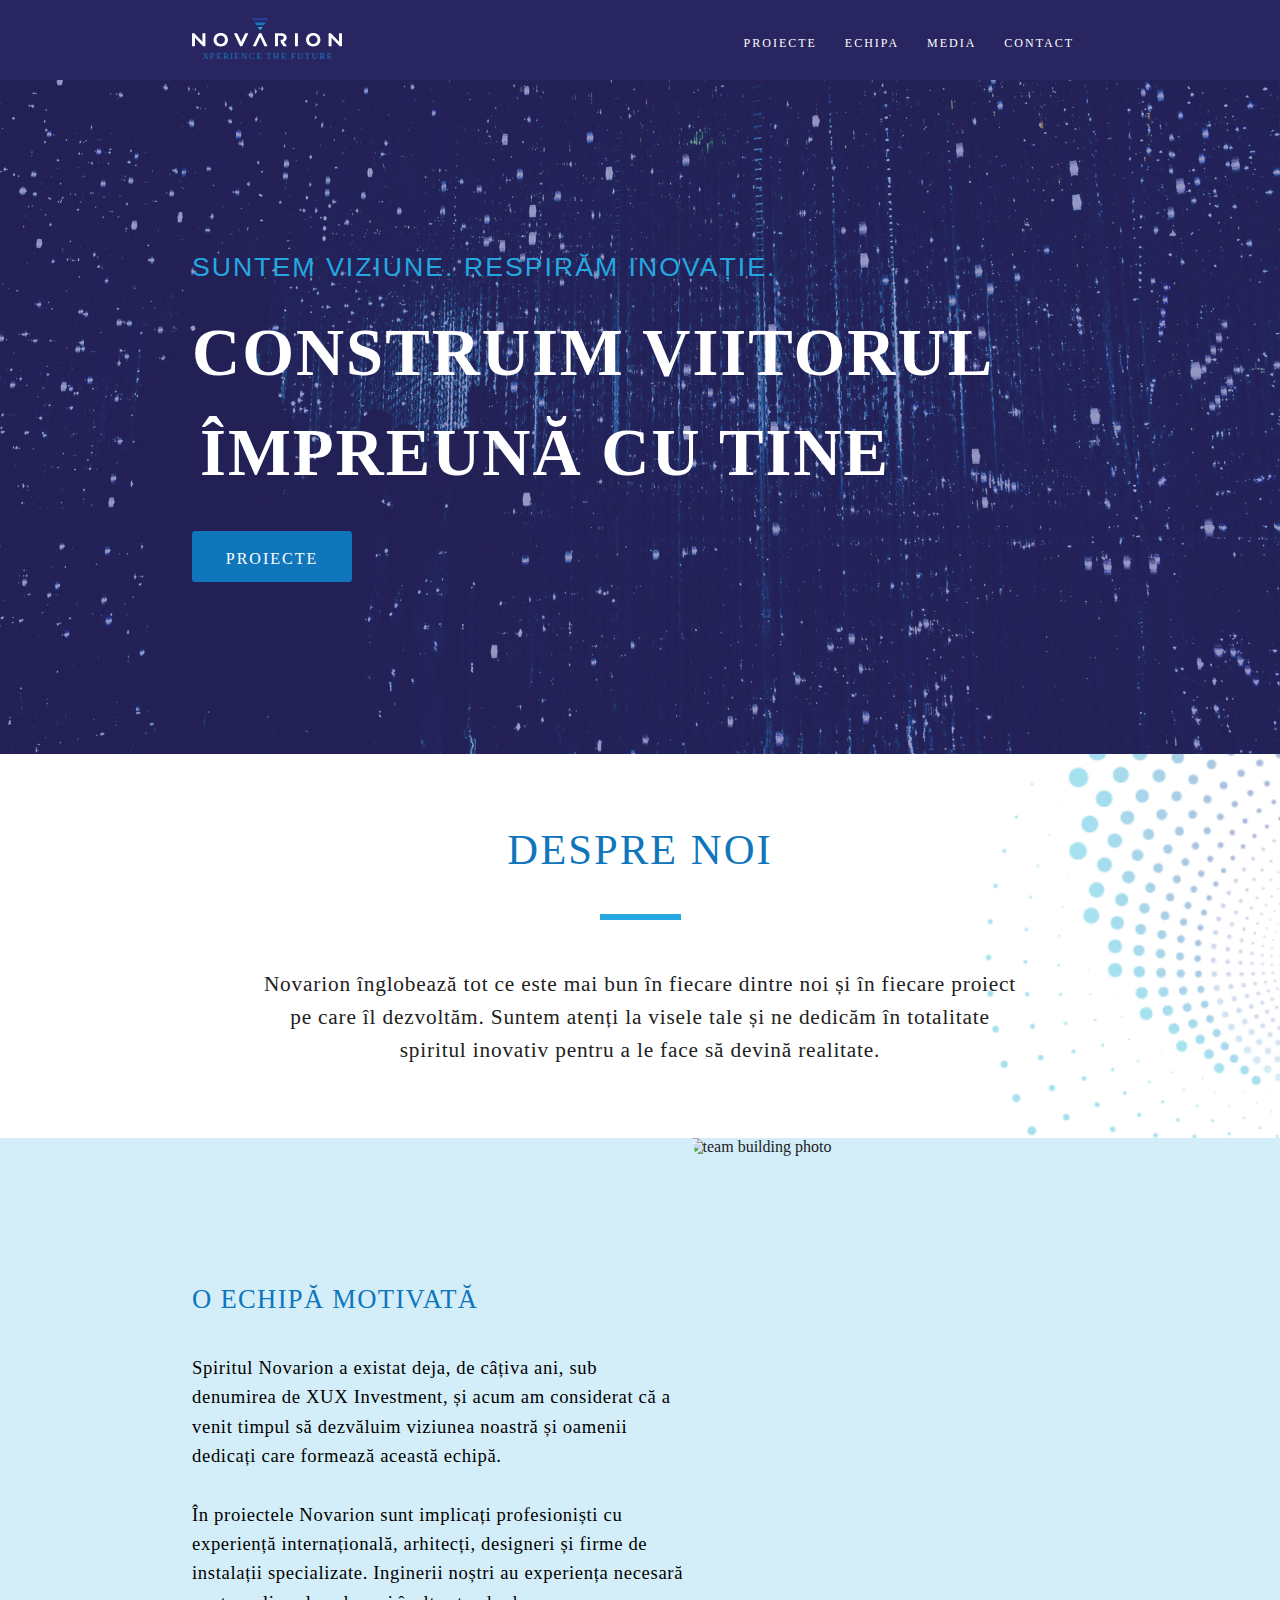
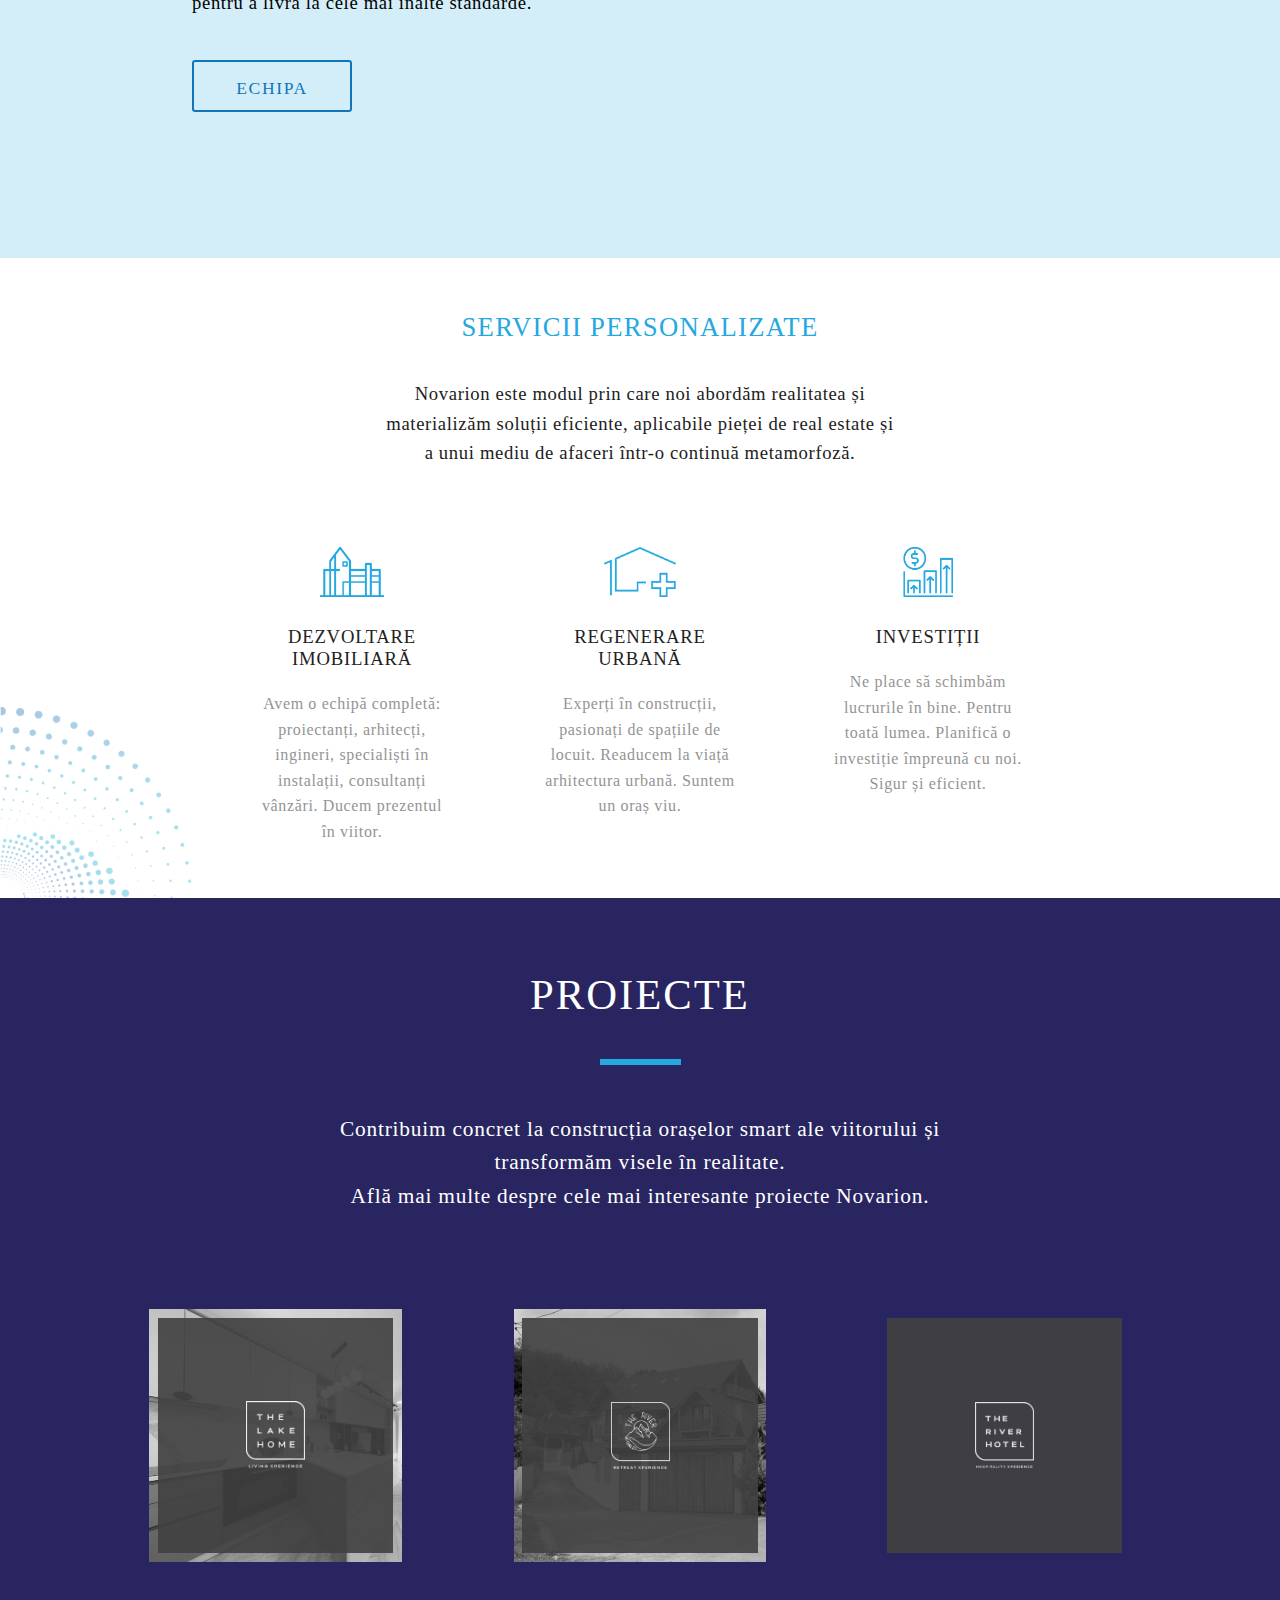
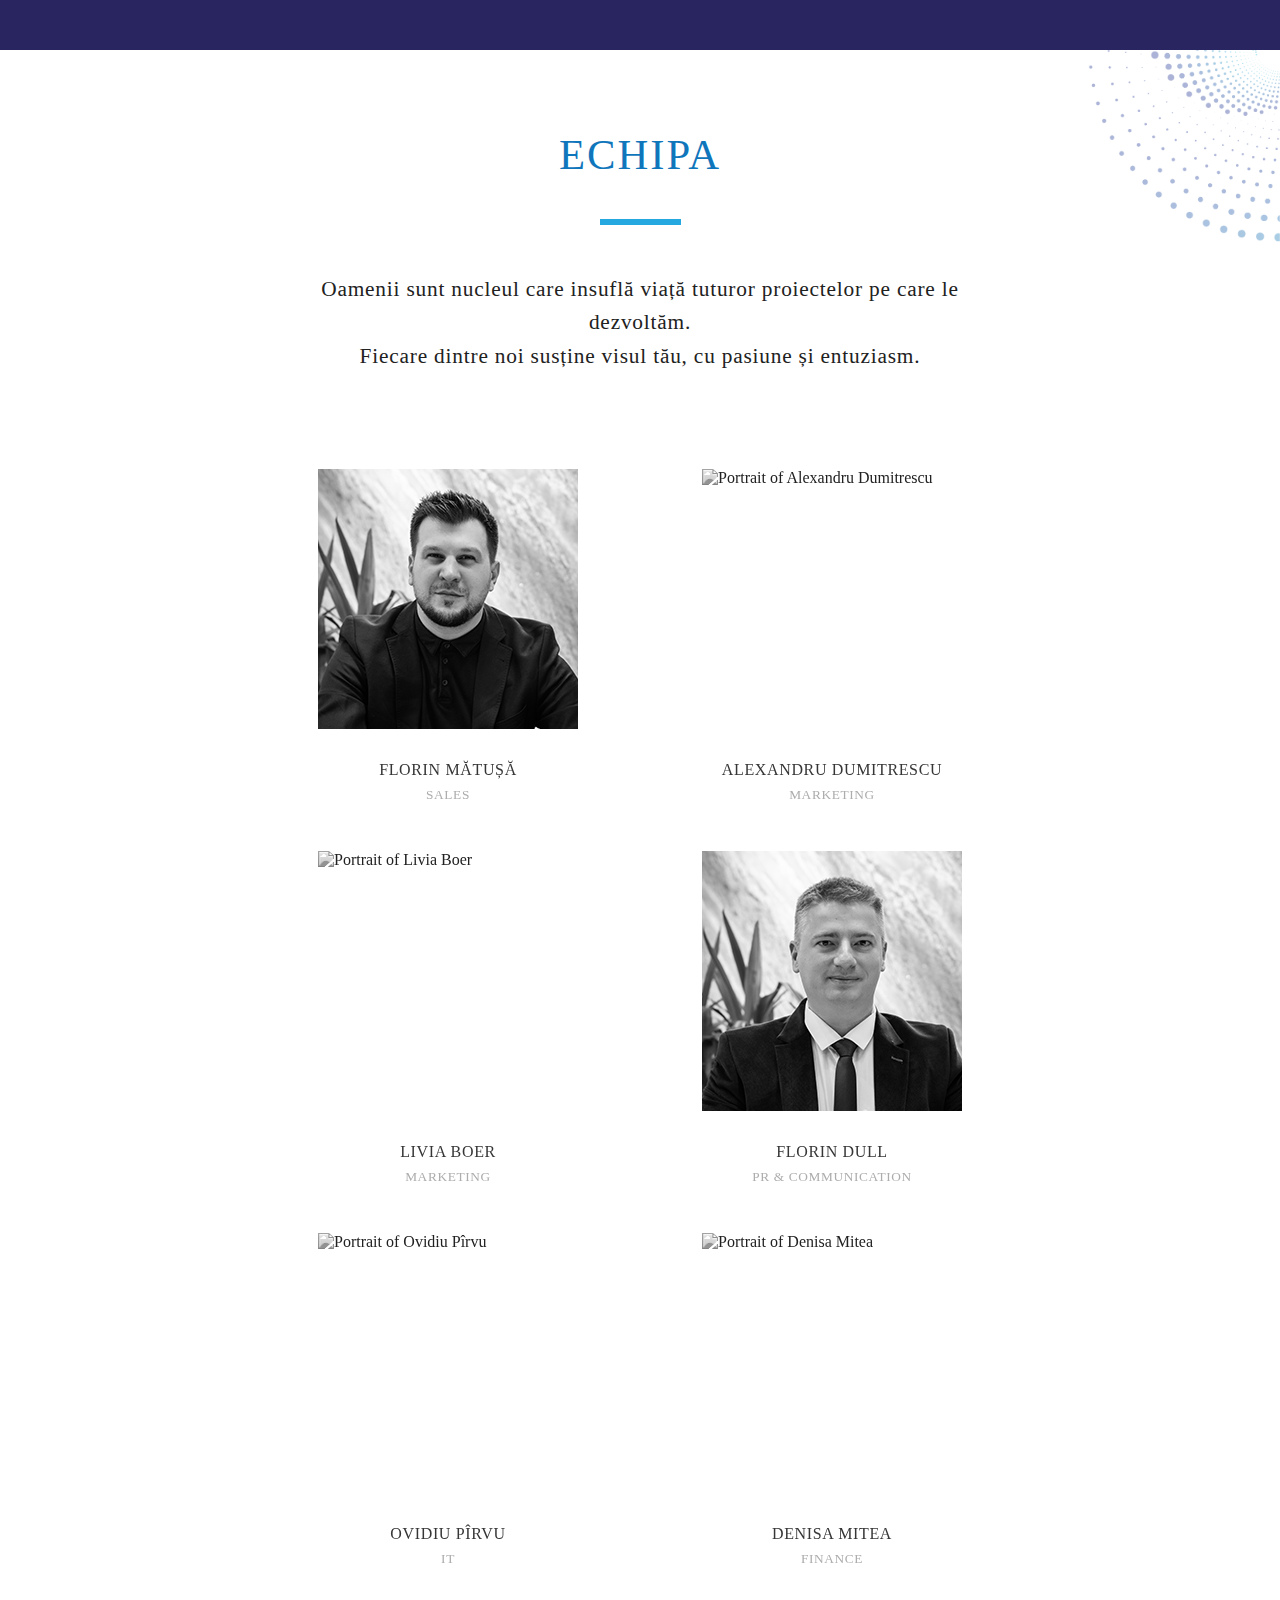
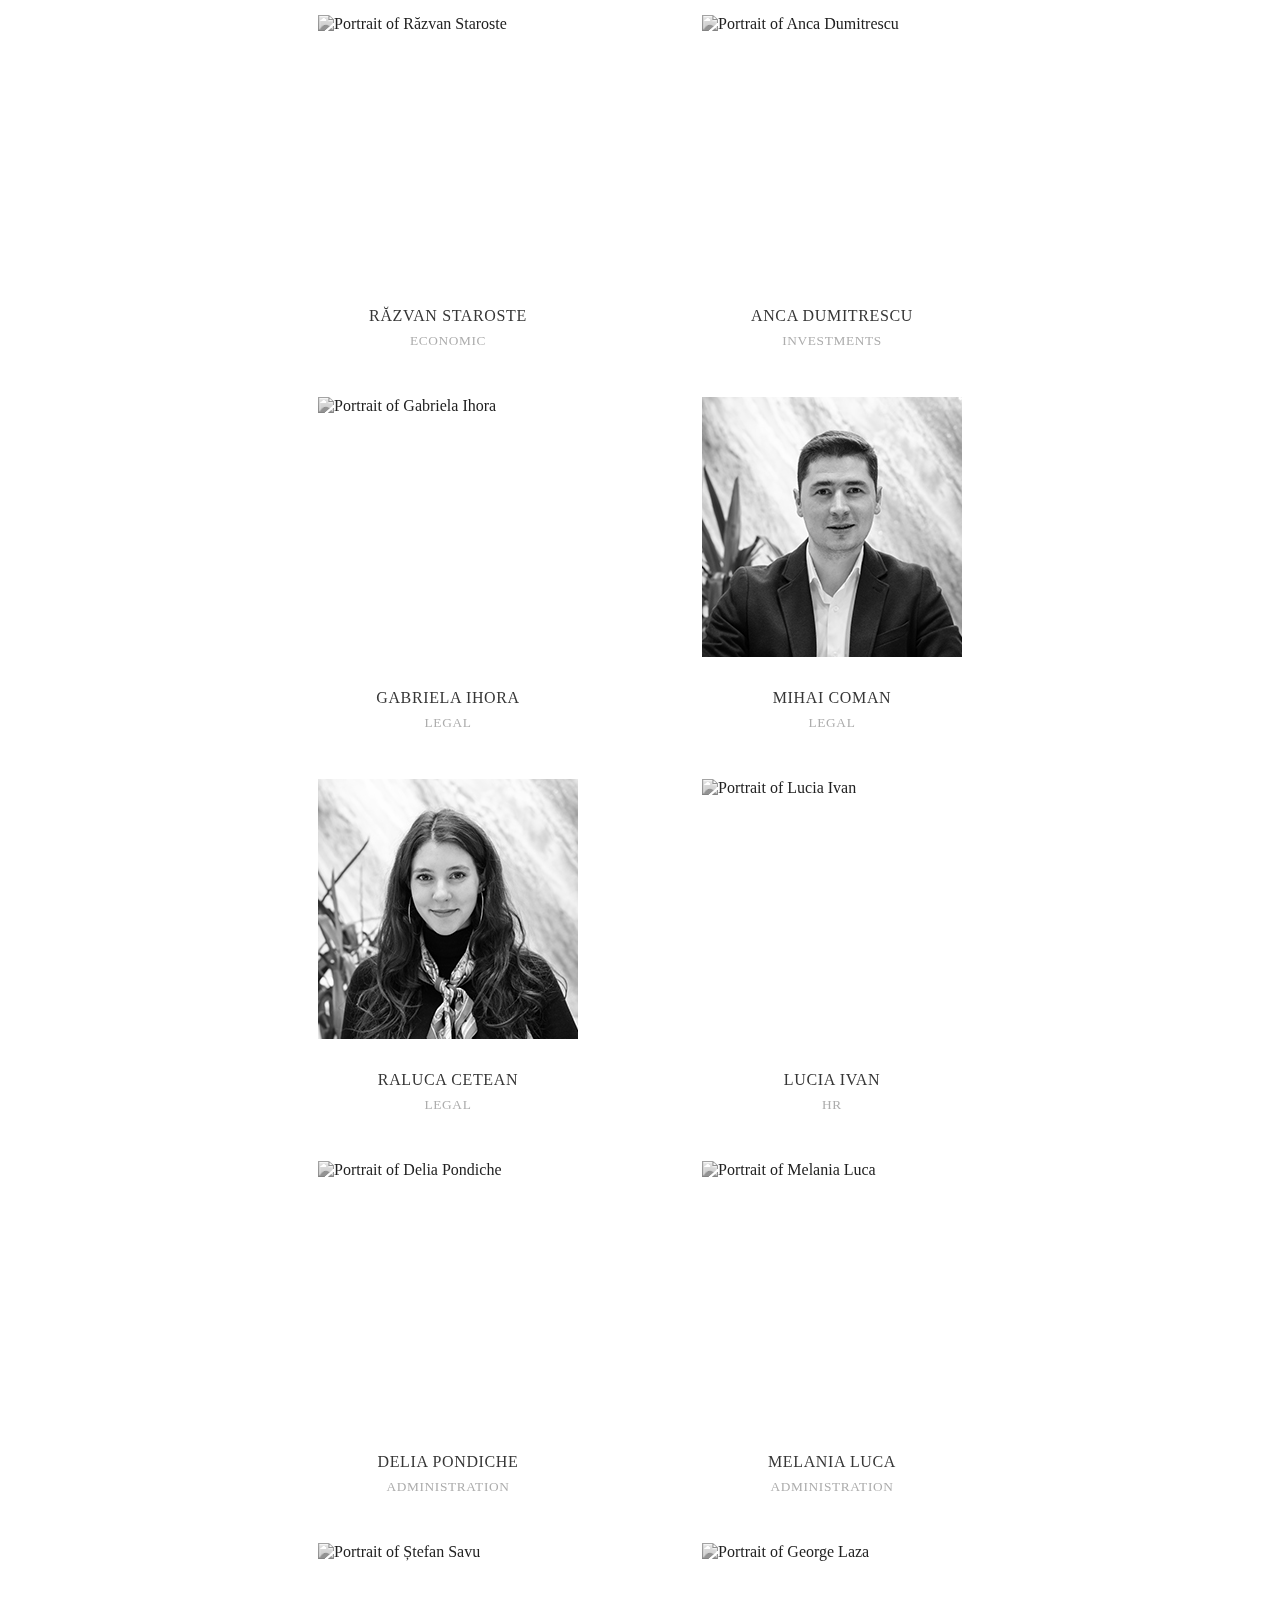
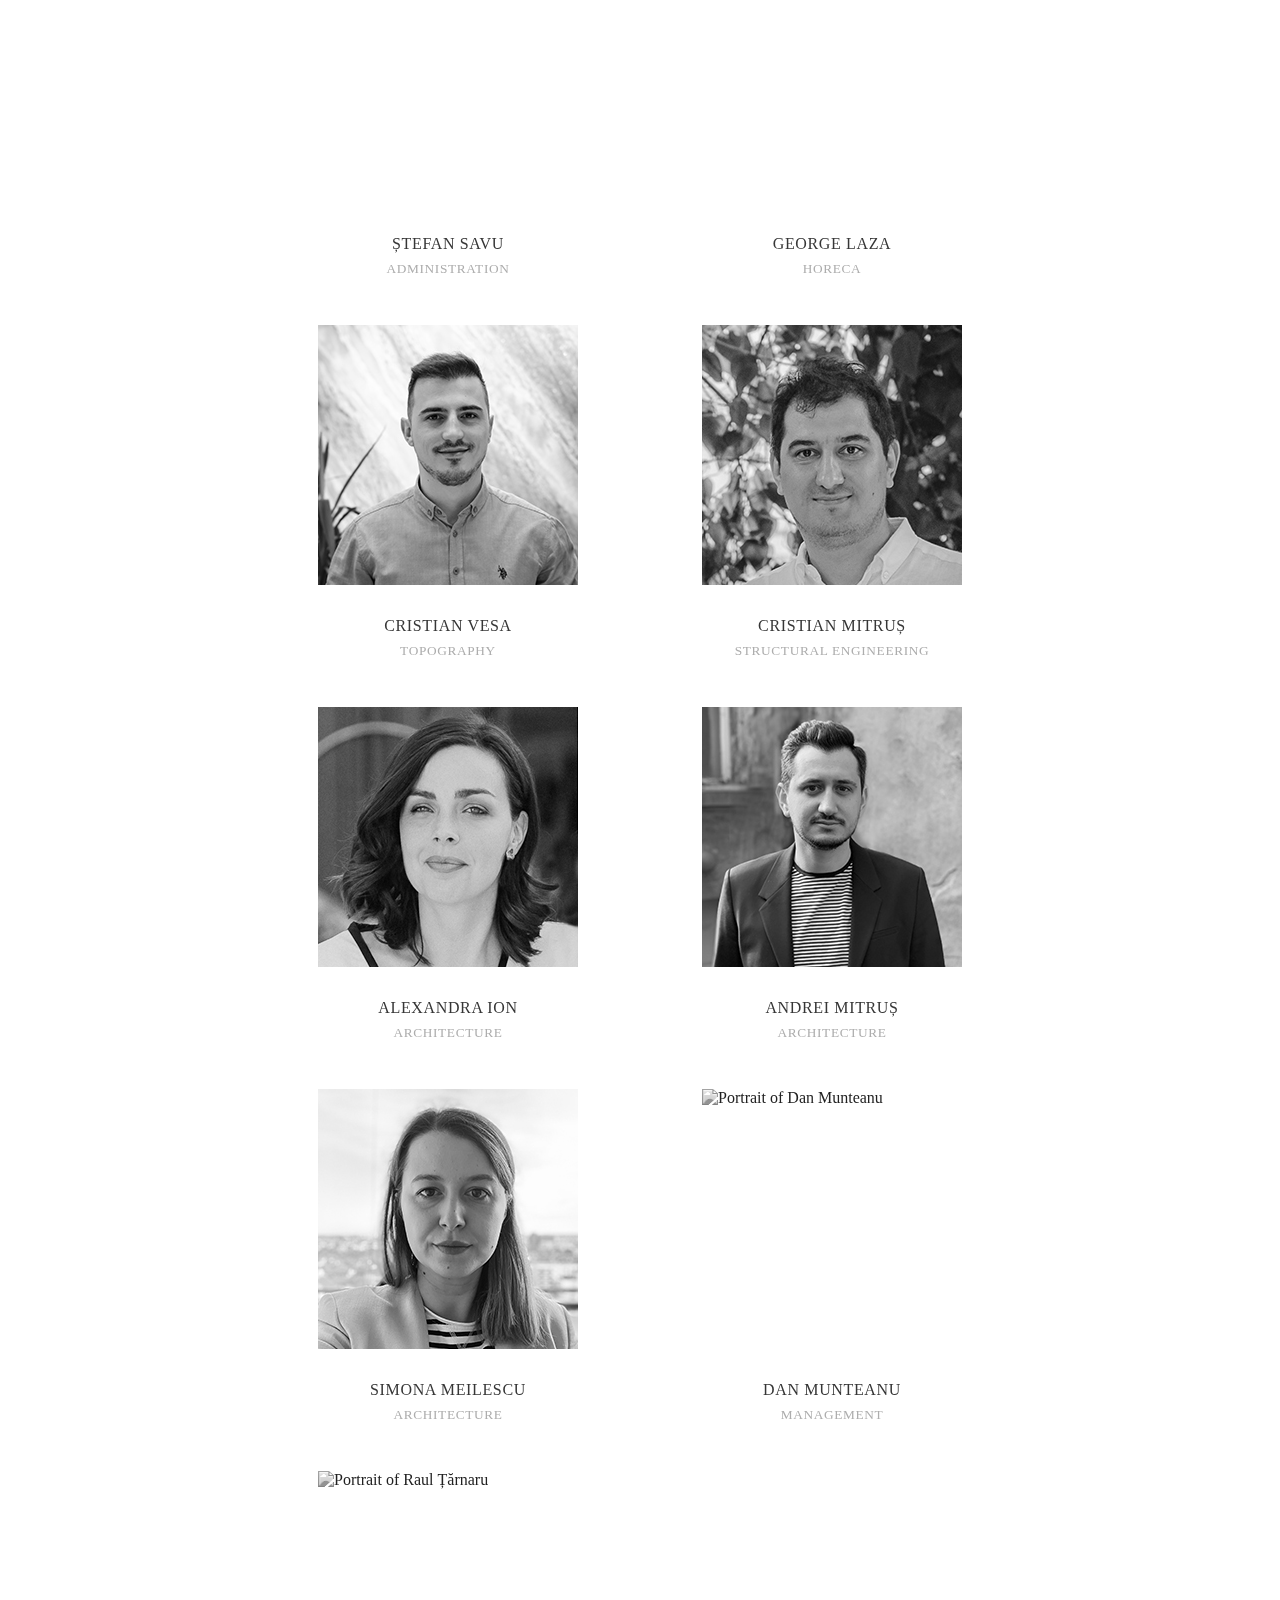
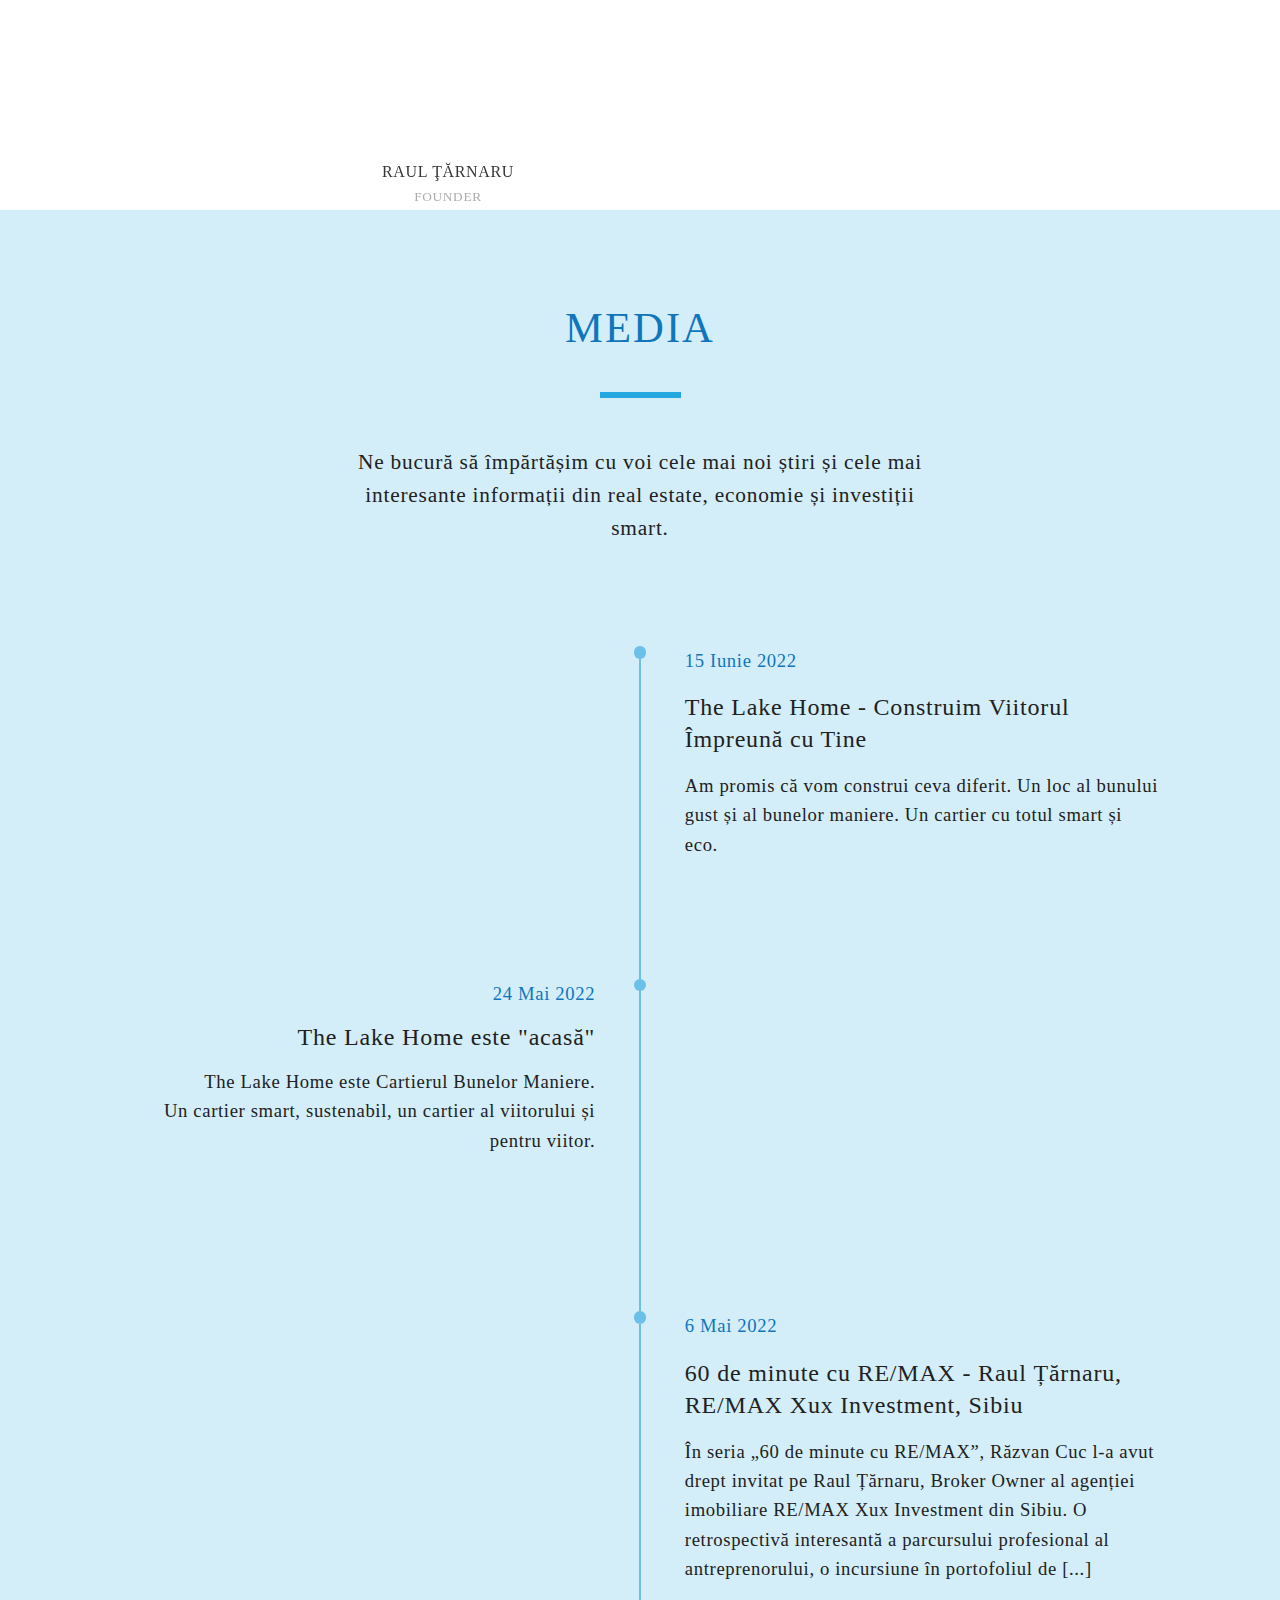
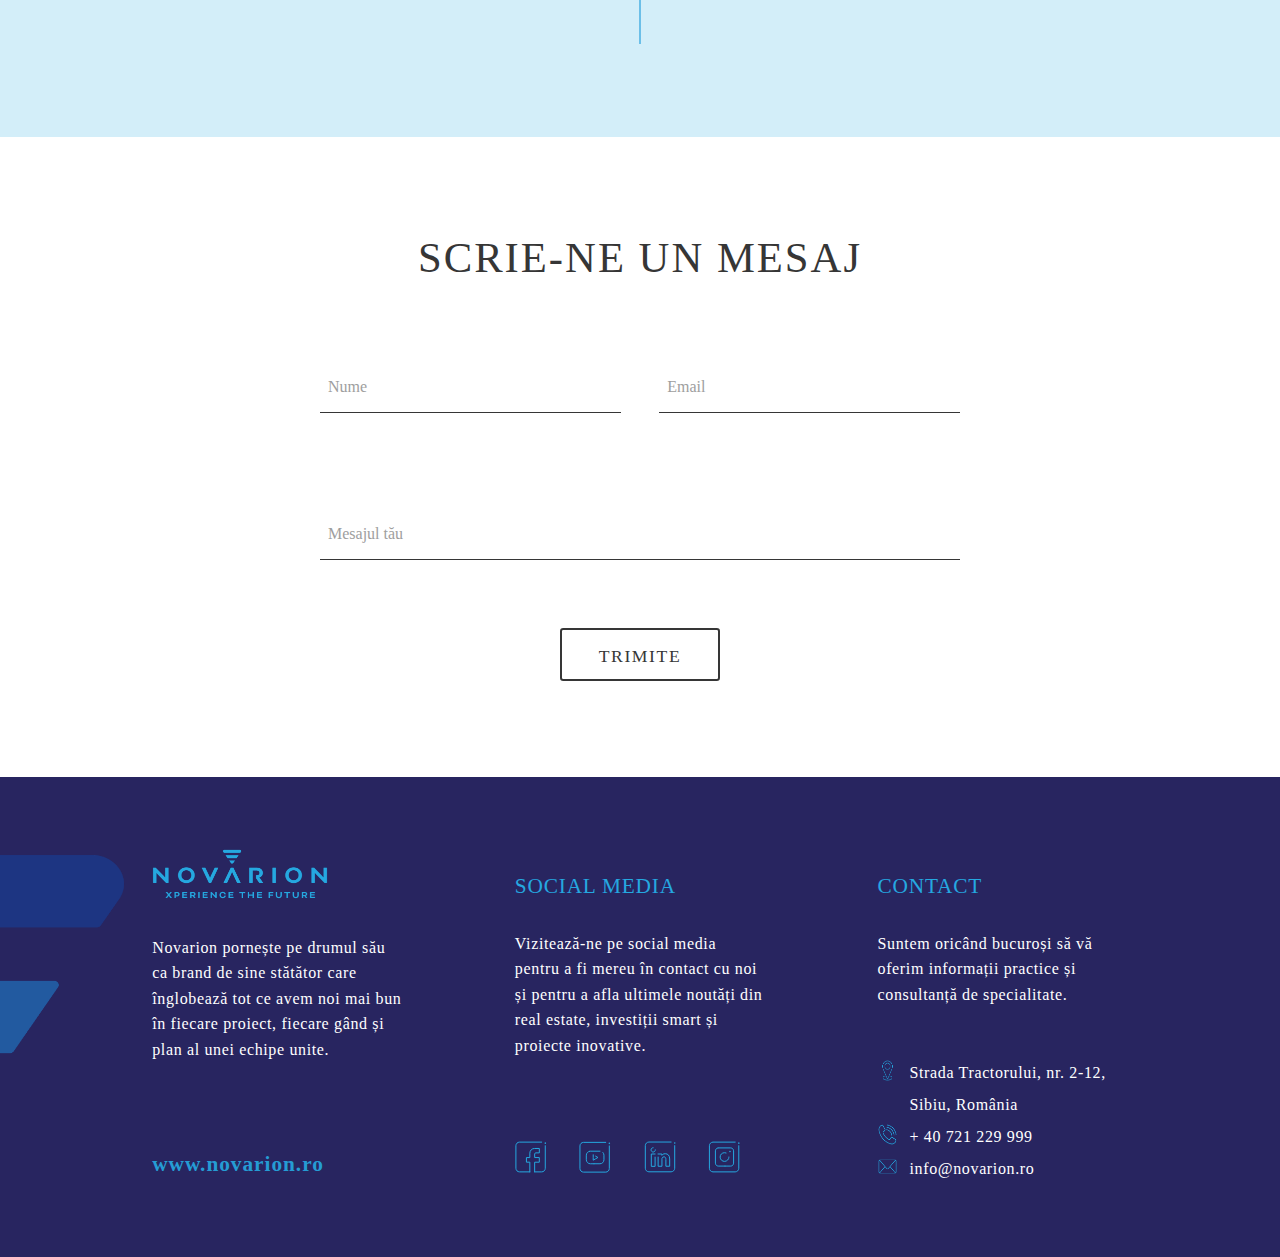
==== commit 74f96798: "Jun 23_3" ====
--- a/index.html
+++ b/index.html
@@ -1,8 +1,9 @@
 <!DOCTYPE html>
-<html>
+<html lang="ro">
 <head>
 	<title> Novarion </title>
 	<link rel="stylesheet" href = "style.css">
+	<meta charset="UTF-8">
 	
 </head>
 
@@ -11,7 +12,7 @@
 	<nav>
 		<div class="navWrapper">
 			<div class="logo">
-				<img src="/media/sigla_negative.svg" >
+				<img src="media/sigla_negative.svg" alt="Novarion logo" >
 			</div>
 			<ul class="navlinks">
 				<li><a href="#projects">PROIECTE</a><div class="barHover"></div></li>
@@ -32,7 +33,7 @@
 		<div class="wrapperHeader">
 			<h3>SUNTEM VIZIUNE. RESPIRĂM INOVAȚIE.</h3>
 			<h1>CONSTRUIM VIITORUL</h1> <h1 class="marg1">ÎMPREUNĂ CU TINE </h1>
-			<a href="#projects"><button class="btnProjects">PROIECTE</button></a>
+			<button class="btnProjects" onclick="scrollToProjects()">PROIECTE</button>
 		</div>
 	</header>
 
@@ -54,18 +55,19 @@
 				În proiectele Novarion sunt implicați profesioniști cu experiență internațională, arhitecți, designeri și firme de instalații specializate. 
 				Inginerii noștri au experiența necesară pentru a livra la cele mai înalte standarde.
 			</p>
-			<a href="#echipa"><button class="goToTeam">ECHIPA</button></a>
-		</div>
-		<img src="/media/Team-4.jpg"  class="secondImg">
-	</section>
-
+			<button class="goToTeam" onclick = "scrollToEchipa()">ECHIPA</button>
+		</div>
+		<img src="media/Team-4.jpg"  class="secondImg" alt="team building photo">
+	</section>
+
+	
 	<section class="services">
 		<h4>Servicii personalizate</h4>
 		<p>Novarion este modul prin care noi abordăm realitatea și	materializăm soluții eficiente, aplicabile pieței de real estate și a unui mediu de afaceri într-o continuă metamorfoză.</p>
 		<div class="theServices">
 			<div class="ser">
 				<div class="serImg">
-					<img src="/media/imobiliaria.png" >
+					<img src="media/imobiliaria.png" alt="imobiliaria icon">
 				</div>
 				<h3 class="specialH">DEZVOLTARE IMOBILIARă</h3>
 				<p>Avem o echipă completă: proiectanți, arhitecți, ingineri, specialiști în instalații, consultanți vânzări. Ducem prezentul în viitor.</p>
@@ -73,7 +75,7 @@
 
 			<div class="ser">
 				<div class="serImg">
-					<img src="/media/architecture_icon.png" >
+					<img src="media/architecture_icon.png" alt="architecture icon">
 				</div>
 				<h3>regenerare urbană</h3>
 				<p>Experți în construcții, pasionați de spațiile de locuit. Readucem la viață arhitectura urbană. Suntem un oraș viu.</p>
@@ -81,9 +83,9 @@
 
 			<div class="ser">
 				<div class="serImg">
-					<img src="/media/investitii.png">
+					<img src="media/investitii.png" alt="investitii icon">
 				</div>	
-				<h3>investiții</h>
+				<h3>investiții</h3>
 				<p>Ne place să schimbăm lucrurile în bine. Pentru toată lumea.  Planifică o investiție împreună cu noi. Sigur și eficient.</p>
 			</div>
 		</div>
@@ -104,7 +106,7 @@
 			</div>
 			<div class="projectsBtns1" id="riverHotel" onclick="NewTabHotel()"> 
 				
-				<div class="aGreyBlock1" alt="ImageName"></div>
+				<div class="aGreyBlock1"></div>
 			
 		</div>
 		</div>
@@ -119,206 +121,206 @@
 			<div class="teamTable">
 				<div class="onerow" >
 						<div class="memberBox" id="memberBox" >
-							<img src="/media/Photos/florin m.jpg"  id="showmore" >
+							<img src="media/Photos/florinM.jpg" id="showmore" alt="Portrait of Florin Mătușă">
 							<p  id="showless" class="description"> "Omul potrivit, la locul potrivit" nu este doar un simplu proverb, ci mai degrabă o teoremă a vieții lui Florin, el fiind mereu în contact atât cu domeniul real estate dar și cu managementul operațional. </p>
-							<div  id="showmore" class="nameJob">
+							<div class="nameJob">
 									<h5 class="name">FLORIN MĂTUȘĂ</h5> 
 									<p class="Job">Sales</p>
 							</div>
 						</div>
 
 					<div class="memberBox"  id="memberBoxAlex">
-						<img src="/media/Photos/alex.jpg" id="showmoreAlex" >
-						<p class="description" id="showlessA" name="Alex">Alex este producătorul celor mai frumoase și expresive efecte vizuale, fiind pasionat de fotografie, în esența sa cea mai puternică unealtă estetică. În echipa noastră, are locul său unic, fiind și consultant de imagine.</p>
-						<div class="nameJob" id="showmoreAlex" >
+						<img src="media/Photos/alex.jpg" id="showmoreAlex" alt="Portrait of Alexandru Dumitrescu">
+						<p class="description" id="showlessA">Alex este producătorul celor mai frumoase și expresive efecte vizuale, fiind pasionat de fotografie, în esența sa cea mai puternică unealtă estetică. În echipa noastră, are locul său unic, fiind și consultant de imagine.</p>
+						<div class="nameJob">
 							<h5 class="name">Alexandru dumitrescu</h5>
 							<p class="Job">marketing</p>
 						</div>
 					</div>
 
 					<div class="memberBox" id="memberBoxLiv">
-						<img src="/media/Photos/livia.jpg" id="showmoreLiv">
-						<p class="description" id="showlessLiv">Livia reprezintă un element-cheie în echipa noastră și, în același timp, o prezență plăcută pe care suntem bucuroși să o avem. Aduce în mijlocul nostru energia și dezinvoltura din Brazilia, țara sa natală, și datorită ei, avem o deschidere culturală și mai mare decât înainte.</p>
-						<div class="nameJob" id="showmoreLiv">
+						<img src="media/Photos/livia.jpg" id="showmoreLiv" alt="Portrait of Livia Boer">
+						<p class="description" id="showlessLiv">Livia este un element-cheie în echipa noastră și o prezență plăcută pe care suntem bucuroși să o avem în preajmă. Aduce în mijlocul nostru energia și dezinvoltura din Brazilia, țara sa natală, și datorită ei, avem o deschidere culturală și mai mare decât înainte.</p>
+						<div class="nameJob" >
 							<h5 class="name">LIVIA Boer</h5>
 							<p class="Job">marketing</p>
 						</div>
 					</div>
 
 					<div class="memberBox"  id="memberBoxFlo">
-						<img src="/media/Photos/florin d.jpg" id="showmoreFlo">
+						<img src="media/Photos/florinD.jpg" id="showmoreFlo" alt="Portrait of Florin Dull">
 						<p id="showlessFlo" class="description">Florin are rolul său bine definit în echipa noastră, e un liant între suflete și idei, între concept și profilare. Este mereu în căutare de oameni deosebiți și curios să le afle poveștile de viață.</p>
-						<div id="showmoreFlo" class="nameJob">
+						<div class="nameJob">
 							<h5 class="name">FLORIN dull</h5>
 							<p class="Job">pr & communication</p>
 						</div>
 					</div>
 
 					<div class="memberBox" id="memberBoxOvi">
-						<img src="/media/Photos/ovidiu.jpg" id="showmoreOvi">
+						<img src="media/Photos/ovidiu.jpg" id="showmoreOvi" alt="Portrait of Ovidiu Pîrvu">
 						<p class="description" id="showlessOvi" >Ovidiu este cel care "vorbește" limbajele pe care majoritatea dintre noi nu le cunoaștem. A absolvit Facultatea de Informatică din Pitești și este specializat în dezvoltare de aplicații software cu specific targetat.</p>
-						<div class="nameJob" id="showmoreOvi">
+						<div class="nameJob">
 							<h5 class="name">OVIDIU PÎRVU</h5>
 							<p class="Job">IT</p>
 						</div>
 					</div>
 
 					<div class="memberBox" id="memberBoxDen">
-						<img src="/media/Photos/denisa.jpg" id="showmoreDen" >
+						<img src="media/Photos/denisa.jpg" id="showmoreDen" alt="Portrait of Denisa Mitea" >
 						<p class="description" id="showlessDen">Denisa se potrivește perfect în echipa noastră, și ne dă, zi de zi, un exemplu de atitudine proactivă și abordare complexă, în ceea ce privește activitățile aflate pe agenda de lucru.</p>
-						<div class="nameJob" id="showmoreDen">
+						<div class="nameJob">
 							<h5 class="name">DENISA MITEA</h5>
 							<p class="Job">FINANCE</p>
 						</div>
 					</div>
 
 					<div class="memberBox" id="memberBoxRaz">
-						<img src="/media/Photos/razvan.jpg" id="showmoreRaz">
+						<img src="media/Photos/razvan.jpg" id="showmoreRaz" alt="Portrait of Răzvan Staroste">
 						<p class="description" id="showlessRaz"> Răzvan este omul care trăiește o viață de investiții, la propriu. Investește timp de calitate în mijlocul familiei, își dedică timpul prietenilor și relațiilor interumane, în general. </p>
-						<div class="nameJob" id="showmoreRaz">
+						<div class="nameJob">
 							<h5 class="name">RĂZVAN STAROSTE</h5>
 							<p class="Job">ECONOMIC</p>
 						</div>
 					</div>
 
 					<div class="memberBox" id="memberBoxAnc">
-						<img src="/media/Photos/anca.jpg" id="showmoreAnc">
+						<img src="media/Photos/anca.jpg" id="showmoreAnc" alt="Portrait of Anca Dumitrescu">
 						<p class="description" id="showlessAnc"> Anca este una dintre persoanele care știu, cu adevărat, ce vor de la viață. Are o vastă experiență în domeniul investițiilor internaționale, în ultimii 7 ani făcând parte dintr-o echipă de Investor Services în cadrul unei companii canadiene.</p>
-						<div class="nameJob" id="showlessAnc">
+						<div class="nameJob">
 							<h5 class="name">anca dumitrescu</h5>
 							<p class="Job">investments</p>
 						</div>
 					</div>
 
-					<div class="memberBox"id="memberBoxGab"> 
-						<img src="/media/Photos/gabriela.jpg" id="showmoreGab">
-						<p class="description" id="showlessGab" > Gabriela se transpune într-o multitudine de roluri. Datorită flexibilității și prezenței de spirit, ea contribuie mereu la reușitele noastre, ale tuturor. Este gata să întindă o mână de ajutor, fiind persoana care știe să deslușească totul, mai puțin sensul a două cuvinte: "Nu pot". </p>
-						<div class="nameJob" id="showmoreGab">
+					<div class="memberBox" id="memberBoxGab"> 
+						<img src="media/Photos/gabriela.jpg" id="showmoreGab" alt="Portrait of Gabriela Ihora">
+						<p class="description" id="showlessGab" > Gabriela se transpune într-o multitudine de roluri. Datorită flexibilității și prezenței de spirit, ea contribuie la reușitele noastre și este gata mereu să întindă o mână de ajutor, cu zâmbetul pe buze.</p>
+						<div class="nameJob">
 							<h5 class="name">GABRIELA IHORA</h5>
 							<p class="Job">LEGAL</p>
 						</div>
 					</div>
 
 					<div class="memberBox" id="memberBoxMih">
-						<img src="/media/Photos/mihai c.jpg" id="showmoreMih">
+						<img src="media/Photos/mihaiC.jpg" id="showmoreMih" alt="Portrait of Mihai Coman">
 						<p class="description" id="showlessMih" >Mereu concentrat, dedicat acestui domeniu foarte complex și interesant, Mihai caută să găsească întotdeauna o soluție optimă, etică și eficientă, bazându-se pe prevederile legale ca sursă primară și care, pentru el, reprezintă bornele de orientare.</p>
-						<div class="nameJob" id="showmoreMih">
+						<div class="nameJob" >
 							<h5 class="name">MIHAI COMAN</h5>
 							<p class="Job">LEGAL</p>
 						</div>
 					</div>
 
 					<div class="memberBox" id="memberBoxRal">
-						<img src="/media/Photos/raluca.jpg" id="showmoreRal">
+						<img src="media/Photos/raluca.jpg" id="showmoreRal" alt="Portrait of Raluca Cetean">
 						<p class="description" id="showlessRal">Raluca este mare iubitoare de câini și membru activ la Asociației Chinologice Române. Ne arată mereu că este posibil să gândești liber, să pui în practică orice plan, indiferent cât de greu ar părea, pentru că, la final, experiența contează.</p>
-						<div class="nameJob" id="showmoreRal">
+						<div class="nameJob" >
 							<h5 class="name">RALUCA CETEAN</h5>
 							<p class="Job">LEGAL</p>
 						</div>
 					</div>
 
 					<div class="memberBox" id="memberBoxLuc">
-						<img src="/media/Photos/lucia.jpg" id="showmoreLuc">
-						<p class="description" id="showlessLuc">Lucia este un om de comunicare, mai înainte de toate. Ne completăm prin comunicare, ne susținem și ne bucurăm de momentele petrecute la birou, acest timp prețios pe care îl valorificăm mai ales prin acea implicare creativă, oricare ne-ar fi anii din câmpul muncii.</p>
-						<div class="nameJob" id="showmoreLuc">
+						<img src="media/Photos/lucia.jpg" id="showmoreLuc" alt="Portrait of Lucia Ivan">
+						<p class="description" id="showlessLuc">Lucia este un om de comunicare, înainte de toate. Ne completăm prin comunicare, ne sușținem și ne bucurăm de momentele petrecute la birou, acest timp prețios pe care îl valorificăm și îl petrecem împreună.</p>
+						<div class="nameJob">
 							<h5 class="name">LUCIA IVAN</h5>
 							<p class="Job">HR</p>
 						</div>
 					</div>
 
 					<div class="memberBox" id="memberBoxDel">
-						<img src="/media/Photos/delia.jpg" id="showmoreDel">
+						<img src="media/Photos/delia.jpg" id="showmoreDel" alt="Portrait of Delia Pondiche">
 						<p class="description" id="showlessDel" >Delia are o vastă experiență în domeniul administrativ, precum și o capacitate uimitoare de a organiza și sistematiza. Pentru echipă, contează foarte mult să avem specialiștii potriviți, la locul potrivit, în clipele potrivite.</p>
-						<div class="nameJob" id="showmoreDel">
+						<div class="nameJob">
 							<h5 class="name">DELIA PONDICHE</h5>
 							<p class="Job">ADMINISTRATION</p>
 						</div>
 					</div>
 
 					<div class="memberBox" id="memberBoxMel">
-						<img src="/media/Photos/melania.jpg" id="showmoreMel">
-						<p class="description"  id="showlessMel">Experiența Melaniei ne-a propulsat și motivat mereu. Activitatea notarială, cu care este familiarizată, ne este extrem de utilă în activitatea pe care o desfășurăm și, totodată, ne bazăm pe expertiza ei, în ceea ce privește procesul de dezvoltare imobiliară, per ansamblu.</p>
-						<div class="nameJob" id="showmoreMel">
+						<img src="media/Photos/melania.jpg" id="showmoreMel" alt="Portrait of Melania Luca">
+						<p class="description"  id="showlessMel">Experiența Melaniei ne propulsează și motivează mereu. Activitatea notarială, cu care este familiarizată, ne este extrem de utilă în activitatea pe care o desfășurăm și, totodată, ne bazăm pe expertiza ei, în ceea ce privește procesul de dezvoltare imobiliară.</p>
+						<div class="nameJob">
 							<h5 class="name">MELANIA LUCA</h5>
 							<p class="Job">ADMINISTRATION</p>
 						</div>
 					</div>
 
 					<div class="memberBox" id="memberBoxSte">
-						<img src="/media/Photos/stefan.jpg" id="showmoreSte">
+						<img src="media/Photos/stefan.jpg" id="showmoreSte" alt="Portrait of Ștefan Savu">
 						<p class="description" id="showlessSte" >Ștefan este cel la care ne gândim atunci când trebuie să organizăm diverse activități. Are o experiență solidă în relații publice și comunicare, calitate care acum se dovedește foarte utilă în cadrul echipei Novarion.</p>
-						<div class="nameJob" id="showmoreSte"> 
+						<div class="nameJob"> 
 							<h5 class="name">ȘTEFAN SAVU</h5>
 							<p class="Job">ADMINISTRATION</p>
 						</div>
 					</div>
 					<div class="memberBox" id="memberBoxGeo">
-						<img src="/media/Photos/george.jpg" id="showmoreGeo">
-						<p class="description" id="showmoreGeo" >George este pasionat de tot ce înseamnă hrană și gastronomie. Dorește să facă oamenii fericiți prin intermediul creațiilor sale culinare si a glumelor savuroase. O companie placuta pentru echipa Novarion.</p>
-						<div class="nameJob" id="showmoreGeo"> 
+						<img src="media/Photos/george.jpg" id="showmoreGeo" alt="Portrait of George Laza">
+						<p class="description" id="showlessGeo" >George este pasionat de tot ce înseamnă hrană și gastronomie. Dorește să facă oamenii fericiți prin intermediul creațiilor sale culinare si a glumelor savuroase. O companie placuta pentru echipa Novarion.</p>
+						<div class="nameJob"> 
 							<h5 class="name">GEORGE LAZA</h5>
 							<p class="Job">HORECA</p>
 						</div>
 					</div>
 
 					<div class="memberBox" id="memberBoxCri">
-						<img src="/media/Photos/cristi.jpg" id="showmoreCri">
+						<img src="media/Photos/cristi.jpg" id="showmoreCri" alt="Portrait of Cristian Vesa">
 						<p class="description"  id="showlessCri">Cristian face parte din grupul de specialiști pe care l-am creat cu viziune și pasiune. Aici ne ocupăm timpul cu ceea ce am ales să facem, am adus în companie energia bună, entuziasmul, însuflețirea.</p>
-						<div class="nameJob" id="showmoreCri">
+						<div class="nameJob">
 							<h5 class="name">CRISTIAN VESA</h5>
 							<p class="Job">TOPOGRAPHY</p>
 						</div>
 					</div>
 
 					<div class="memberBox" id="memberBoxCrs">
-						<img src="/media/Photos/Cristian Mitrus.jpg" id="showmoreCrs">
+						<img src="media/Photos/CristianMitrus.jpg" id="showmoreCrs" alt="Portrait of Cristian Mitruș">
 						<p class="description"  id="showlessCrs">Profesionist în acest domeniu, Cristian Mitruș se dedică cu multă ambiție acestei meserii, asimilând în permanență informații de specialitate de la experți în domeniu și remarcându-se prin calitatea proiectelor predate.</p>
-						<div class="nameJob" id="showmoreCrs">
+						<div class="nameJob">
 							<h5 class="name">CRISTIAN MITRUȘ</h5>
 							<p class="Job">STRUCTURAL ENGINEERING</p>
 						</div>
 					</div>
 
 					<div class="memberBox" id="memberBoxAle">
-						<img src="/media/Photos/Alexandra Ion1.jpg" id="showmoreAle">
+						<img src="media/Photos/AlexandraIon1.jpg" id="showmoreAle" alt="Portrait of Alexandra Ion">
 						<p class="description"  id="showlessAle">La capitolul design interior, Novarion are șansa unică de a colabora cu unul dintre cei mai talentați specialiști în domeniu, arhitectul Alexandra Ion.</p>
-						<div class="nameJob" id="showmoreAle">
+						<div class="nameJob" >
 							<h5 class="name">ALEXANDRA ION</h5>
 							<p class="Job">ARCHITECTURE</p>
 						</div>
 					</div>
 
 					<div class="memberBox" id="memberBoxAnd">
-						<img src="/media/Photos/Andrei Mitrus.jpg" id="showmoreAnd">
+						<img src="media/Photos/AndreiMitrus.jpg" id="showmoreAnd" alt="Portrait of Andrei Mitruș">
 						<p class="description"  id="showlessAnd">Andrei Mitruș este cofondatorul AAIM și un vizionar pasionat mereu de ceea ce face, dedicându-se în întregime celor mai interesante selecții de proiecte, cu multă energie și entuziasm.</p>
-						<div class="nameJob" id="showmoreAnd">
+						<div class="nameJob" >
 							<h5 class="name">ANDREI MITRUȘ</h5>
 							<p class="Job">ARCHITECTURE</p>
 						</div>
 					</div>
 
 					<div class="memberBox" id="memberBoxSim">
-						<img src="/media/Photos/Simona Meilescu1.jpg" id="showmoreSim">
+						<img src="media/Photos/SimonaMeilescu1.jpg" id="showmoreSim"  alt="Portrait of Simona Meilescu">
 						<p class="description"  id="showlessSim">Simona Meilescu este un nume cu rezonanță în peisajul românesc al arhitecturii și design-ului de interior, cu care Novarion are acum, iată, onoarea să lucreze.</p>
-						<div class="nameJob" id="showmoreSim">
+						<div class="nameJob" >
 							<h5 class="name">SIMONA MEILESCU</h5>
 							<p class="Job">ARCHITECTURE</p>
 						</div>
 					</div>
 
 					<div class="memberBox" id="memberBoxDan">
-						<img src="/media/Photos/dan.jpg" id="showmoreDan">
+						<img src="media/Photos/dan.jpg" id="showmoreDan"  alt="Portrait of Dan Munteanu">
 						<p class="description"  id="showlessDan">Dan este cel care a contribuit la construcția și consolidarea business-ului, cu pasiune și determinare. Dezvoltarea afacerilor și proiectarea soluțiilor viabile sunt punctele forte ale lui Dan, pe a cărui expertiză ne bazăm.</p>
-						<div class="nameJob" id="showmoreDan">
+						<div class="nameJob">
 							<h5 class="name">DAN MUNTEANU</h5>
 							<p class="Job">MANAGEMENT</p>
 						</div>
 					</div>
 
 					<div class="memberBox" id="memberBoxRau">
-						<img src="/media/Photos/raul.jpg" id="showmoreRau">
+						<img src="media/Photos/raul.jpg" id="showmoreRau"  alt="Portrait of Raul Țărnaru">
 						<p class="description" id="showlessRau">Raul este promotorul și sufletul companiei, pe care a visat-o și a construit-o cu multă pasiune. Îi place să proiecteze idei de business, le dă contur și le conferă un statut aparte, prin faptul că reușește să imprime o amprentă unică, de originalitate și clasă.</p>
-							<div class="nameJob" id="showmoreRau">
+							<div class="nameJob" >
 								<h5 class="name">RAUL ŢĂRNARU</h5>
 								<p class="Job">FOUNDER</p>
 						</div>
@@ -326,8 +328,7 @@
 
 					<div class="memberBox" id="memberBoxInv">
 					</div>
-
-					<div class="memberBox" id="memberBoxInv">
+					<div class="memberBox">
 					</div>
 				</div>
 			</div>
@@ -346,7 +347,7 @@
 
 			<div class="leftBar">
 				<div class="box">
-					<iframe width="475" height="266" src="https://www.youtube.com/embed/EaS7lAThn4Q" title="YouTube video player" frameborder="0" allow="accelerometer; autoplay; clipboard-write; encrypted-media; gyroscope; picture-in-picture" allowfullscreen></iframe>
+					<iframe src="https://www.youtube.com/embed/EaS7lAThn4Q" title="YouTube video player" frameborder="0" allow="accelerometer; autoplay; clipboard-write; encrypted-media; gyroscope; picture-in-picture" allowfullscreen></iframe>
 				</div>
 				<div class="box">
 					<h3>24 Mai 2022</h3>
@@ -356,7 +357,7 @@
 						și pentru viitor.</p>
 				</div>
 				<div class="box">
-					<iframe width="475" height="266" src="https://www.youtube.com/embed/zA06uaYQaMk" title="YouTube video player" frameborder="0" allow="accelerometer; autoplay; clipboard-write; encrypted-media; gyroscope; picture-in-picture" allowfullscreen></iframe>
+					<iframe src="https://www.youtube.com/embed/zA06uaYQaMk" title="YouTube video player" frameborder="0" allow="accelerometer; autoplay; clipboard-write; encrypted-media; gyroscope; picture-in-picture" allowfullscreen></iframe>
 				</div>
 			</div>
 
@@ -376,7 +377,7 @@
 					<p>Am promis că vom construi ceva diferit. Un loc al bunului gust și al bunelor maniere. Un cartier cu totul smart și eco. </p>
 				</div>
 				<div class="box">
-					<iframe width="475" height="266" src="https://www.youtube.com/embed/72oIX5aHKT4" title="YouTube video player" frameborder="0" allow="accelerometer; autoplay; clipboard-write; encrypted-media; gyroscope; picture-in-picture" allowfullscreen></iframe>
+					<iframe src="https://www.youtube.com/embed/72oIX5aHKT4" title="YouTube video player" frameborder="0" allow="accelerometer; autoplay; clipboard-write; encrypted-media; gyroscope; picture-in-picture" allowfullscreen></iframe>
 				</div>
 				<div class="box">
 					<h3>6 Mai 2022</h3>
@@ -449,7 +450,7 @@
 
 				</div>
 			</div>
-			<a class="hiddenLink" href="www.novarion.ro" target="_blank">www.novarion.ro</a>
+			<a class="hiddenLink" href="http://www.novarion.ro" target="_blank">www.novarion.ro</a>
 		</div>
 	</section>
 
--- a/style.css
+++ b/style.css
@@ -13,6 +13,7 @@
     src: url(fonts/Bicyclette-Bold.ttf);
     font-weight: bolder;
 }
+
 
 *{
     margin: 0px;
@@ -20,6 +21,11 @@
     box-sizing: border-box;
     font-family: 'Bicyclette';
 }
+img {
+    color:#212121;
+    font-weight: lighter;
+}
+
 html{
     scroll-behavior: smooth;
 }
@@ -175,8 +181,8 @@
     justify-content: center !important;
     align-items: center;
     height: 24rem;
-    background-image: url(/media/Asset\ 2.png);
-    background-position: right;
+    background-image: url(media/Asset\ 2.png);
+    background-position: center right ;
     background-repeat: no-repeat;
     background-size: contain;
 }
@@ -279,7 +285,7 @@
     align-items: center;
     justify-content: center;
     height: 40rem;
-    background-image: url(/media/Asset\ 3.png);
+    background-image: url(media/Asset\ 3.png);
     background-position: bottom 0% left;
     background-repeat: no-repeat;
     background-size: 12rem;
@@ -425,7 +431,7 @@
     width: 93%;
     background-color: #414141;
     opacity: 90%;
-    background-image: url("/media/Logos/the\ river\ hotel\ logo_white.png");
+    background-image: url("media/Logos/the\ river\ hotel\ logo_white.png");
     background-size: 25%;
     background-repeat: no-repeat;
     background-position: center;
@@ -439,7 +445,7 @@
 }
 .projectsBtns1 .aGreyBlock1:hover{
     background-color: #ffffff;
-    background-image: url("/media/Logos/the\ river\ hotel\ logo.png")
+    background-image: url("media/Logos/the\ river\ hotel\ logo.png")
 }
 
 .projectsBtns2{
@@ -459,7 +465,7 @@
     width: 93%;
     background-color: #414141;
     opacity: 90%;
-    background-image: url("/media/Logos/the\ leke\ home\ logo_white.png");
+    background-image: url("media/Logos/the\ leke\ home\ logo_white.png");
     background-size: 25%;
     background-repeat: no-repeat;
     background-position: center;
@@ -474,7 +480,7 @@
 }
 .projectsBtns2 .aGreyBlock2:hover{
     background-color: #ffffff;
-    background-image: url("/media/Logos/the\ leke\ home\ logo.png")
+    background-image: url("media/Logos/the\ leke\ home\ logo.png")
 }
 
 .projectsBtns3{
@@ -494,7 +500,7 @@
     width: 93%;
     background-color: #414141;
     opacity: 90%;
-    background-image: url("/media/Logos/the\ river\ chalet\ logo_white.png");
+    background-image: url("media/Logos/the\ river\ chalet\ logo_white.png");
     background-size: 25%;
     background-repeat: no-repeat;
     background-position: center;
@@ -509,7 +515,7 @@
 }
 .projectsBtns3 .aGreyBlock3:hover{
     background-color: #ffffff;
-    background-image: url("/media/Logos/the\ river\ chalet\ logo.png")
+    background-image: url("media/Logos/the\ river\ chalet\ logo.png")
 }
 
 
@@ -520,7 +526,7 @@
     align-items: center;
     height: 167rem;
     padding-top: 5rem;
-    background-image: url(/media/Asset\ 4.png);
+    background-image: url(media/Asset\ 4.png);
     background-position: top 0% right;
     background-repeat: no-repeat;
     background-size: 12rem;
@@ -759,7 +765,11 @@
     justify-content: space-between;
     width: 70%;
 }
-
+.timeline iframe{
+    width: 475px;
+    height:266px;
+    border:0;
+}
 .middleBar{
     width: 10%;
     display: flex;
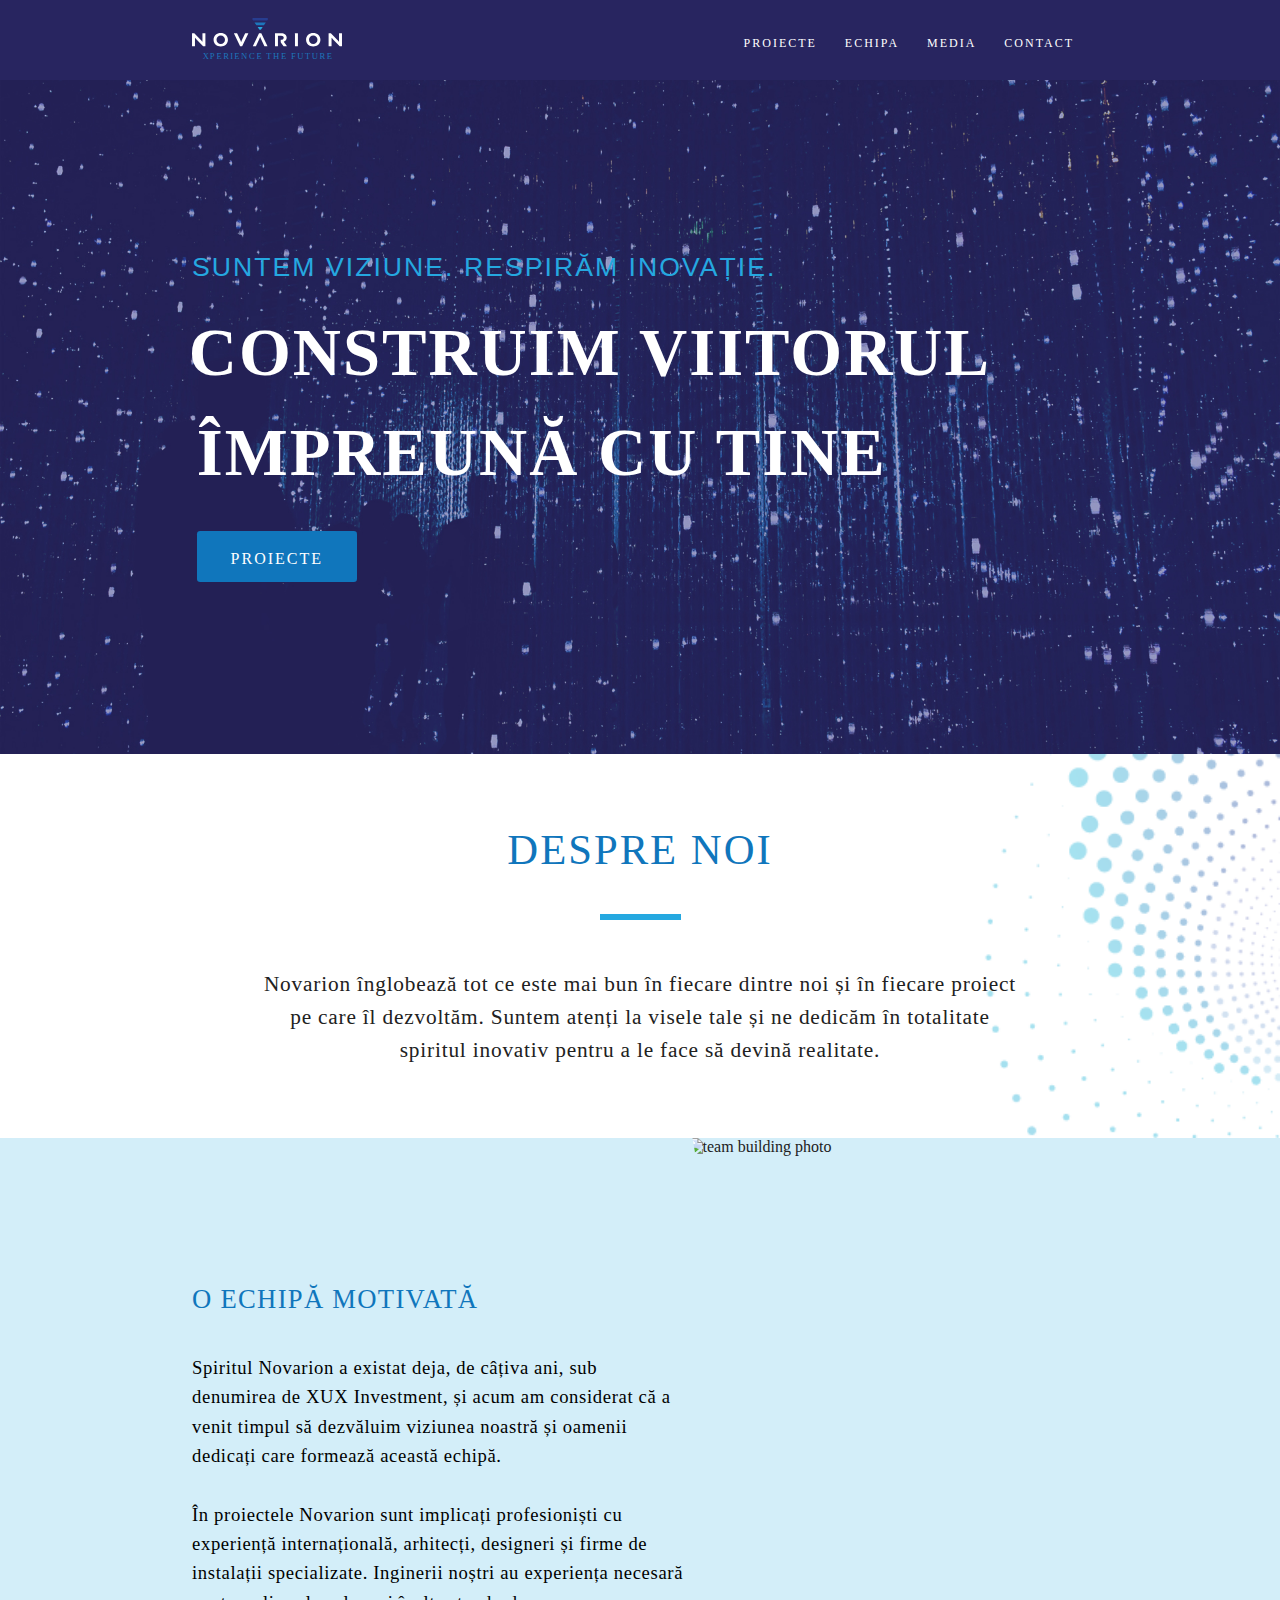
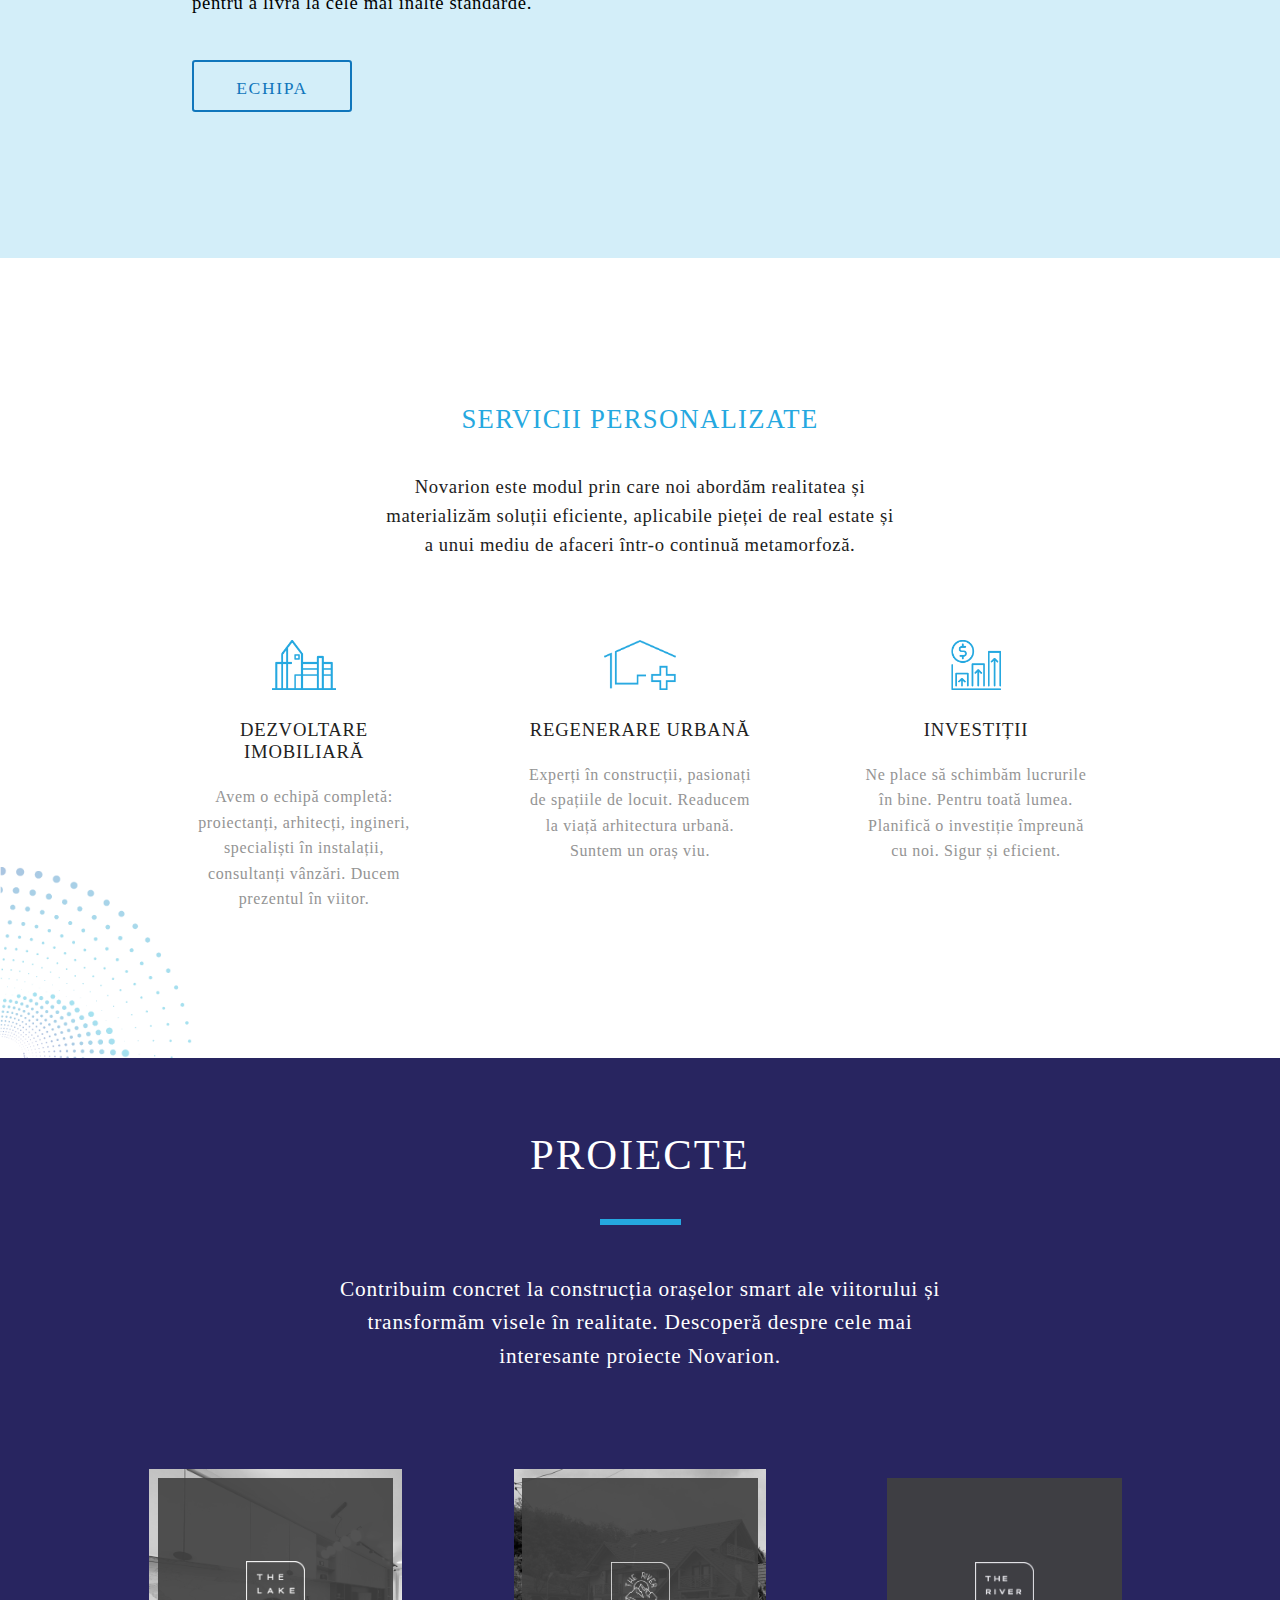
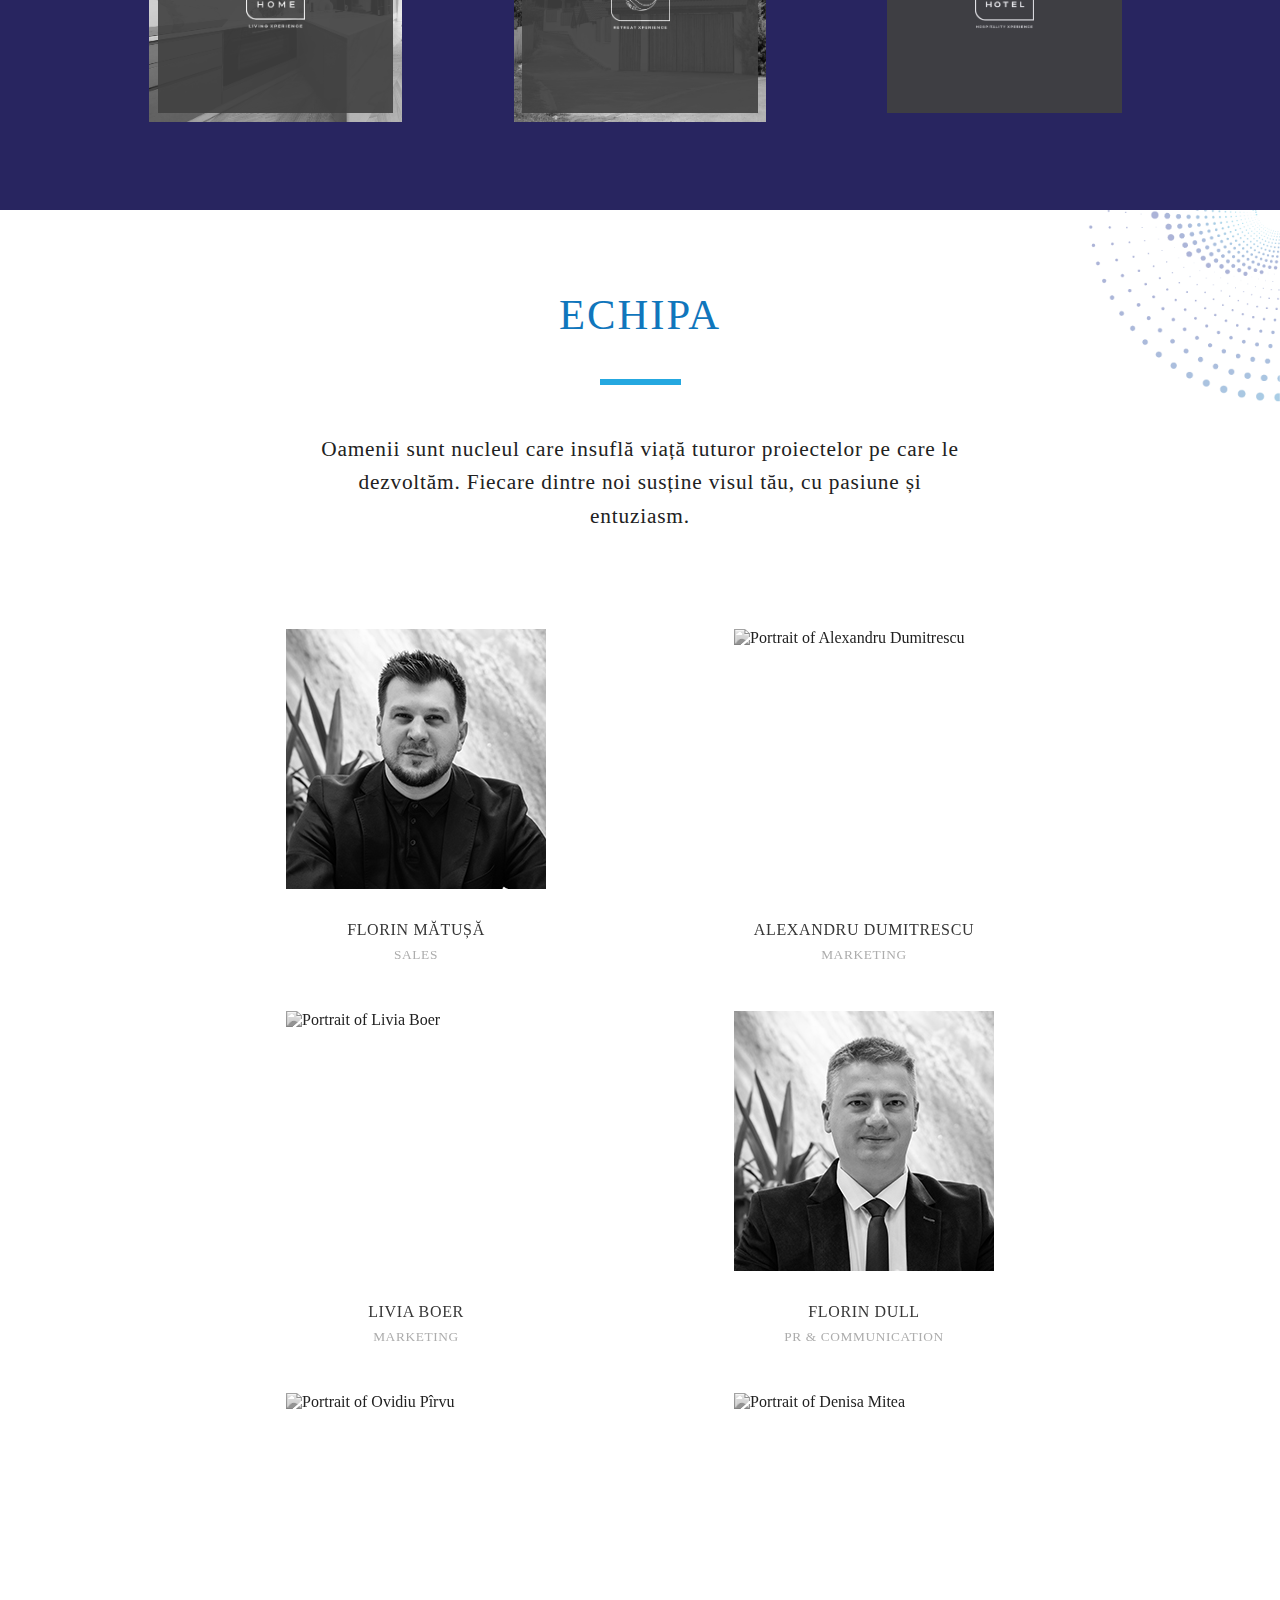
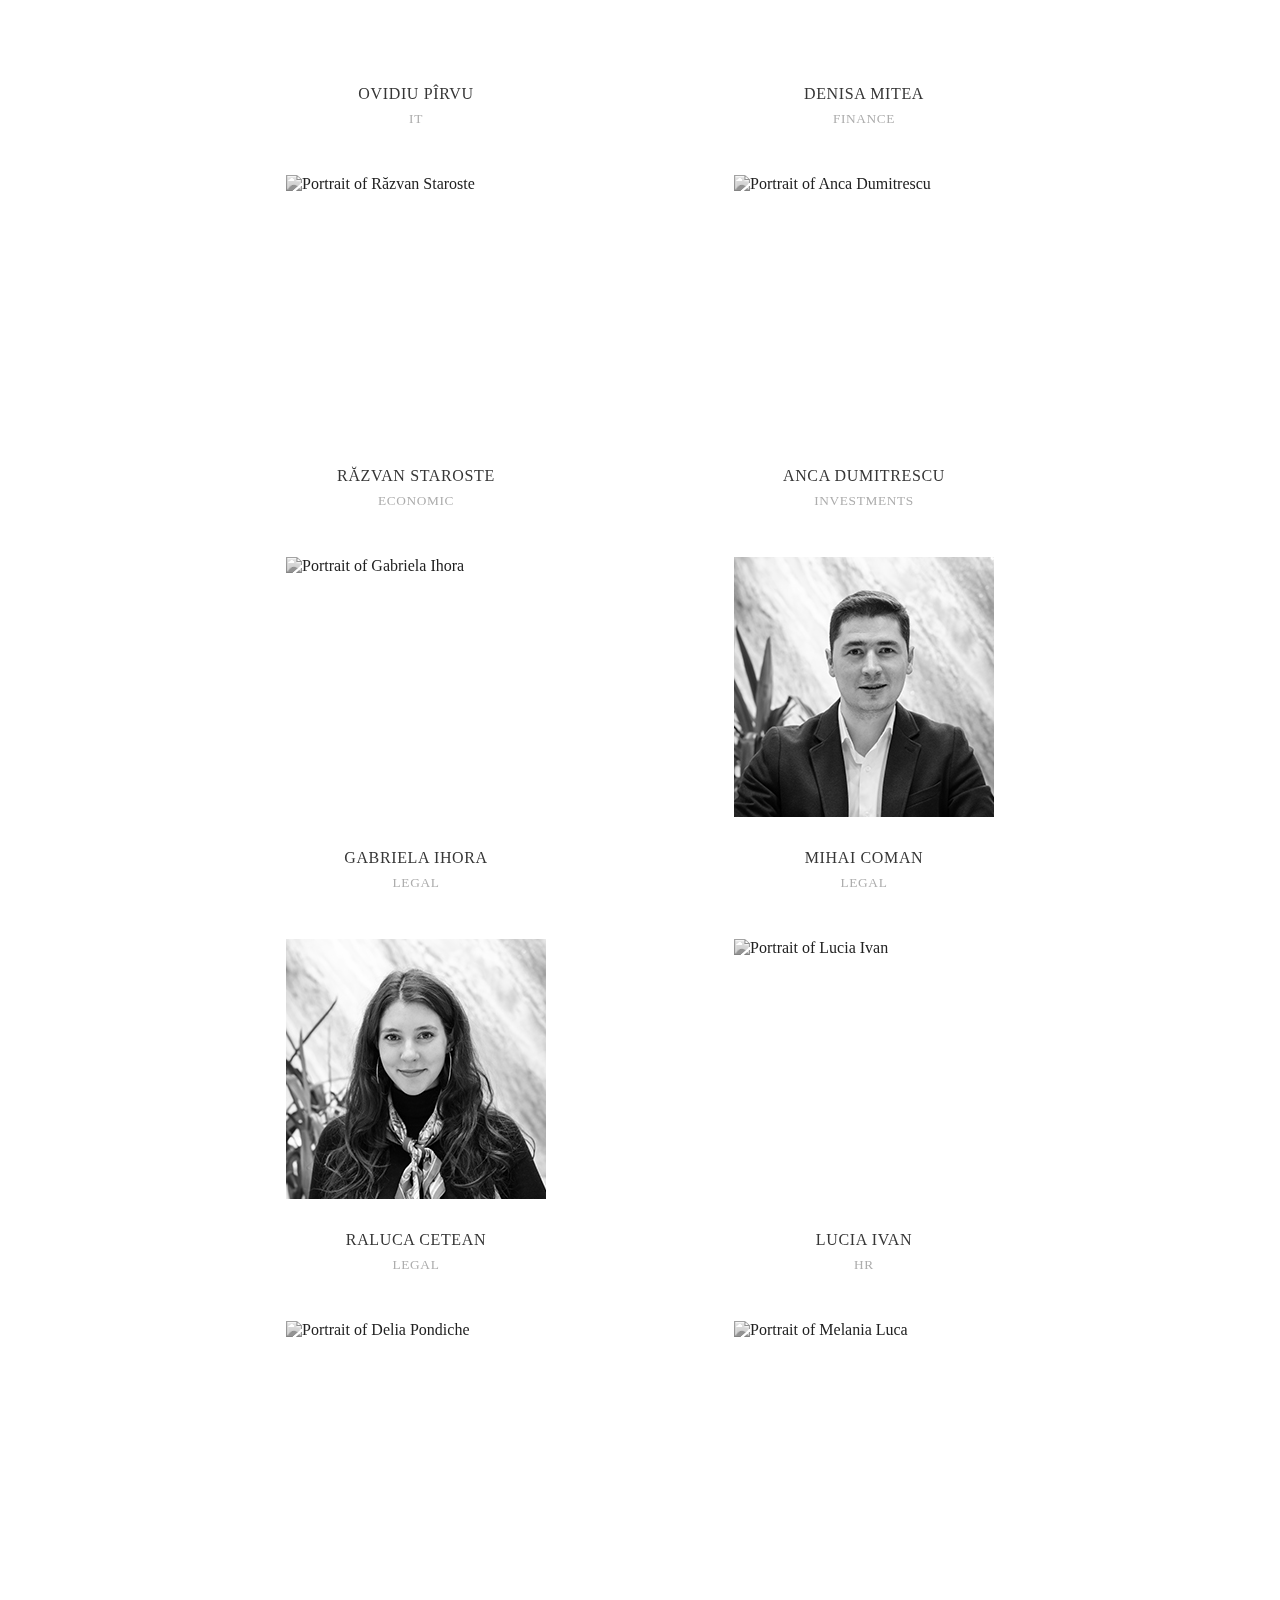
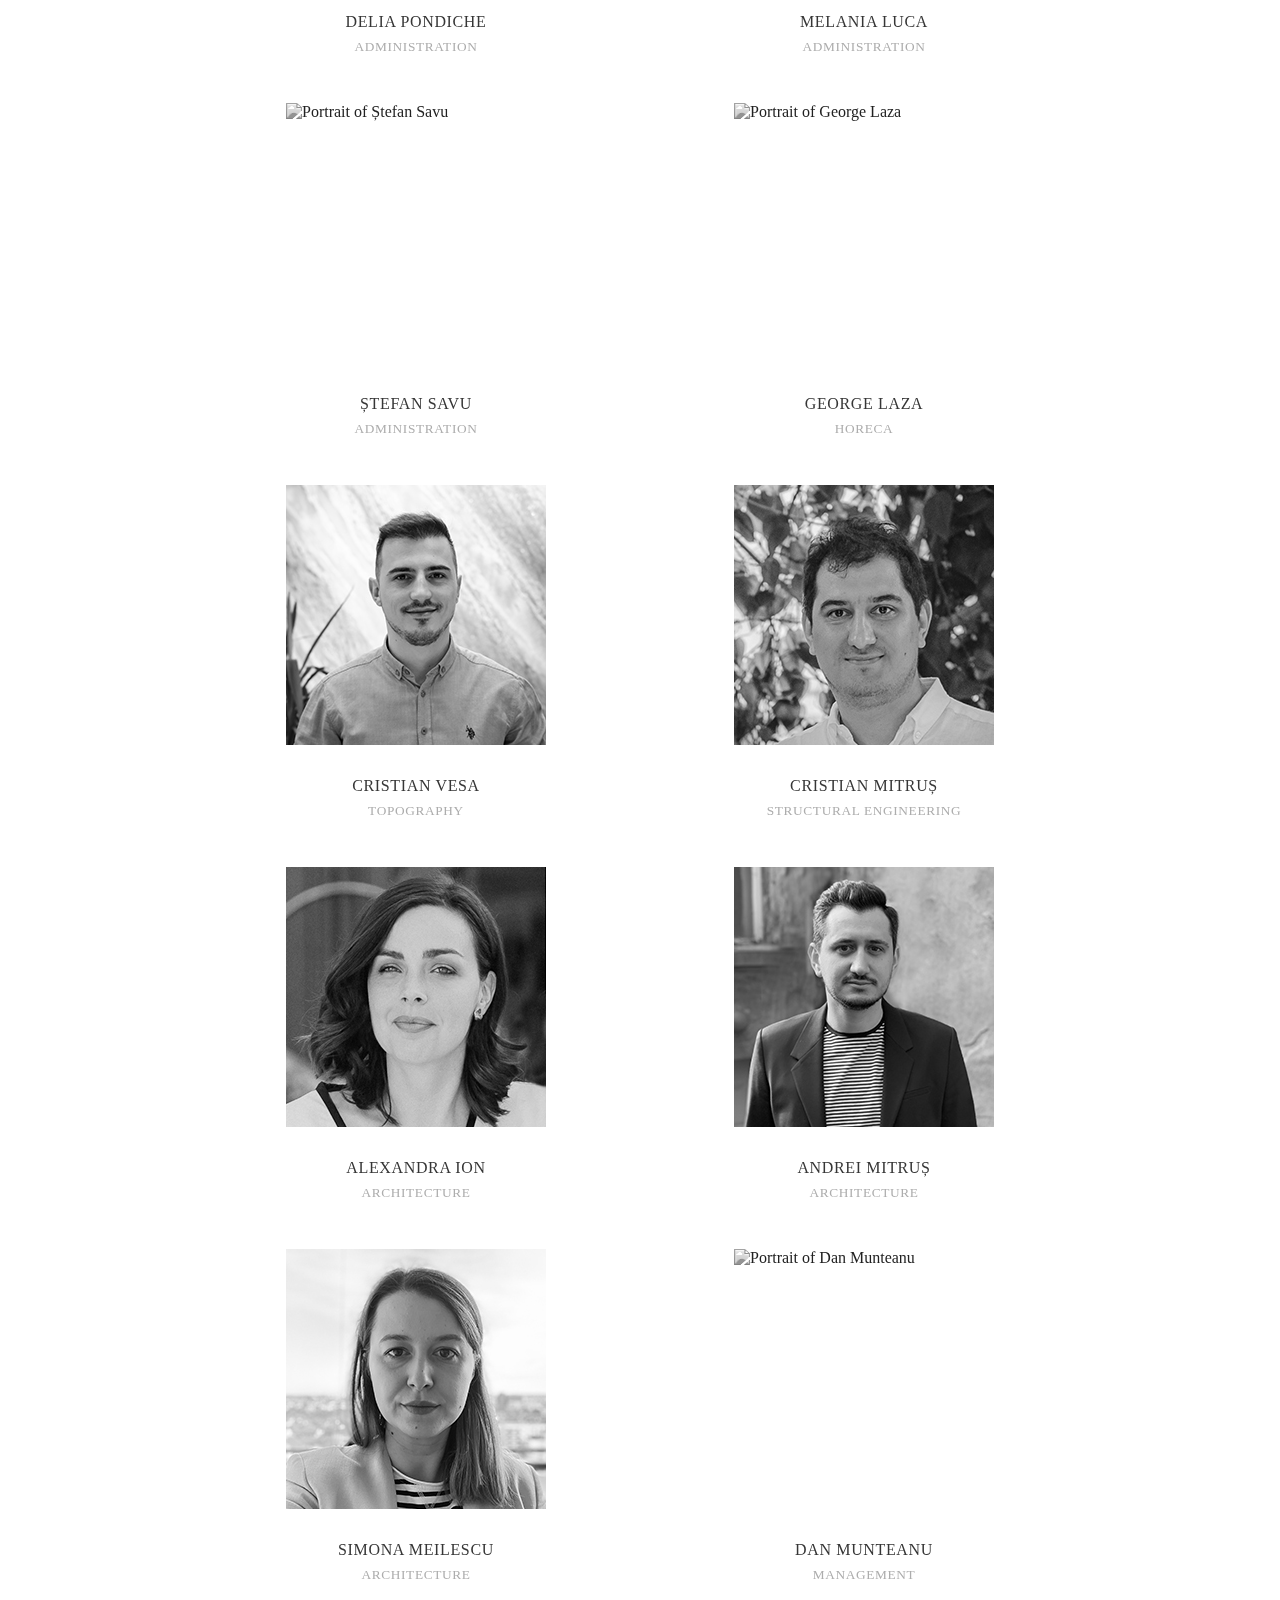
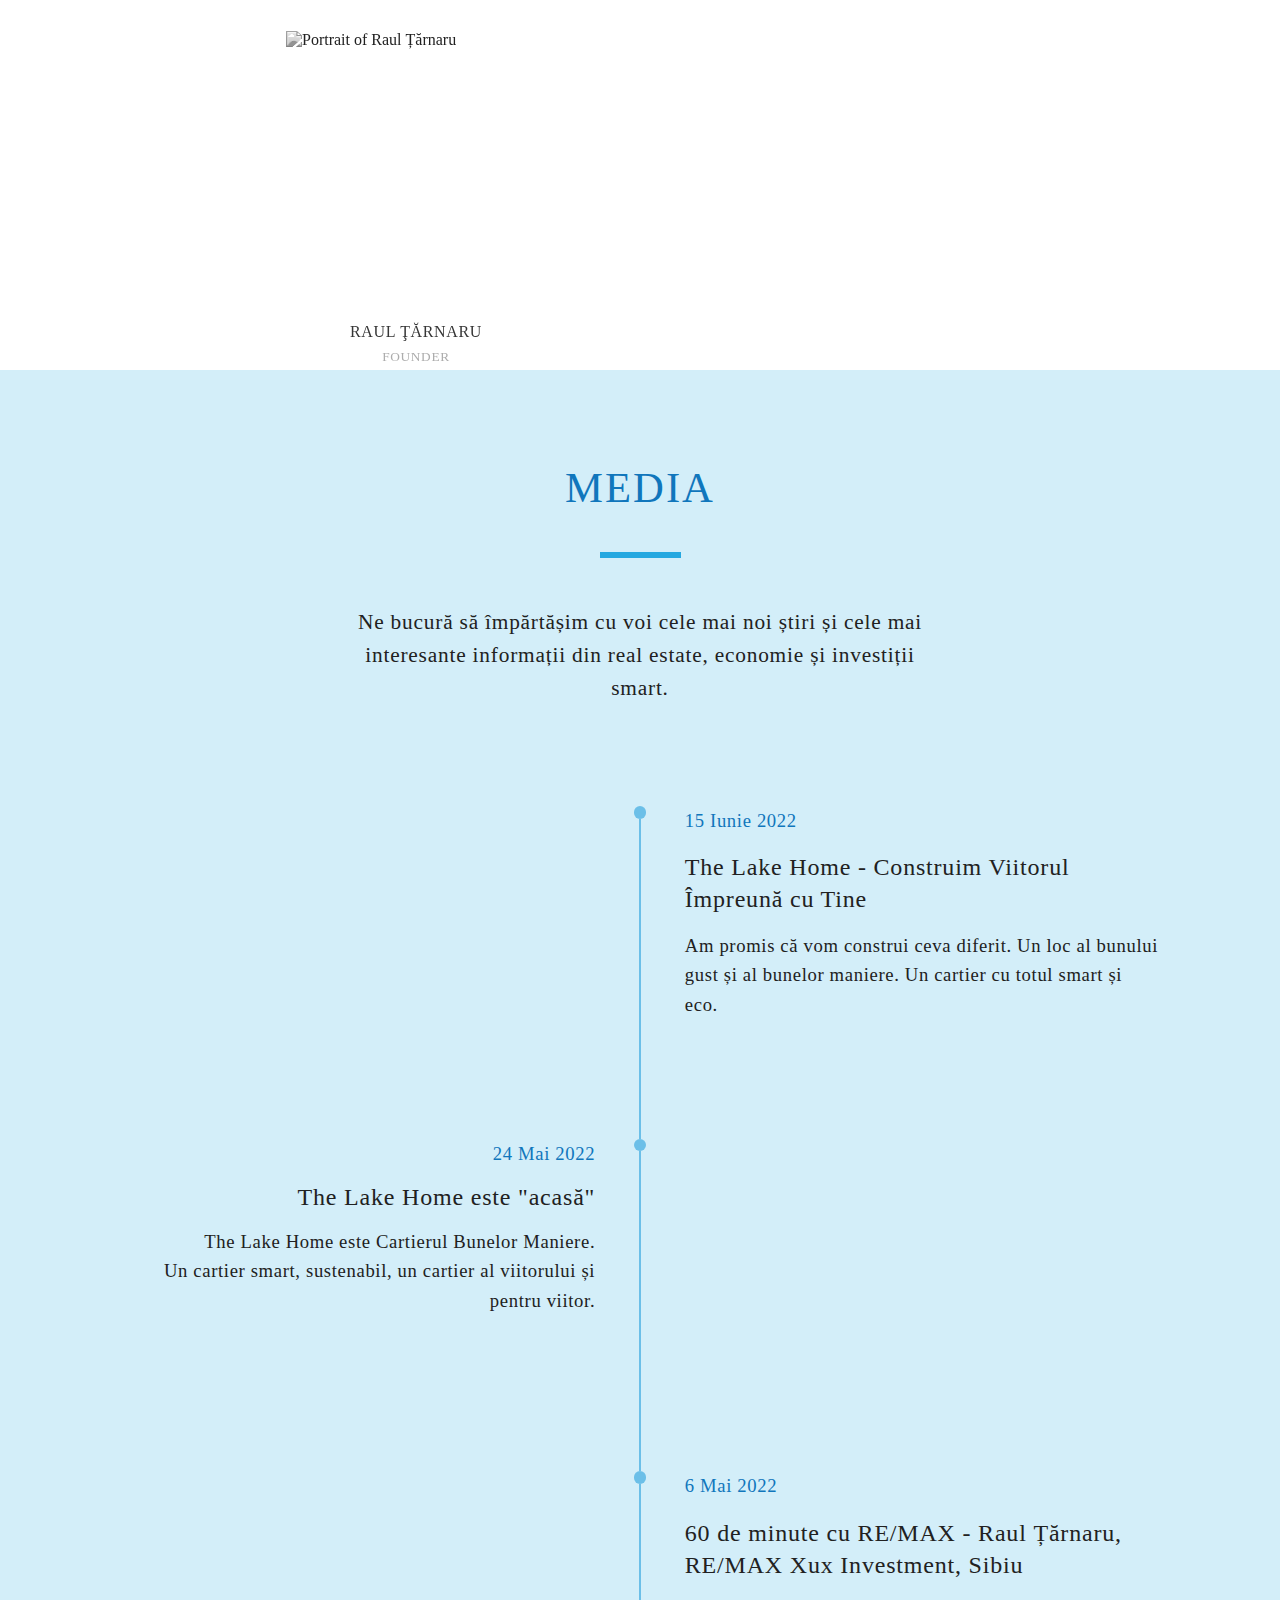
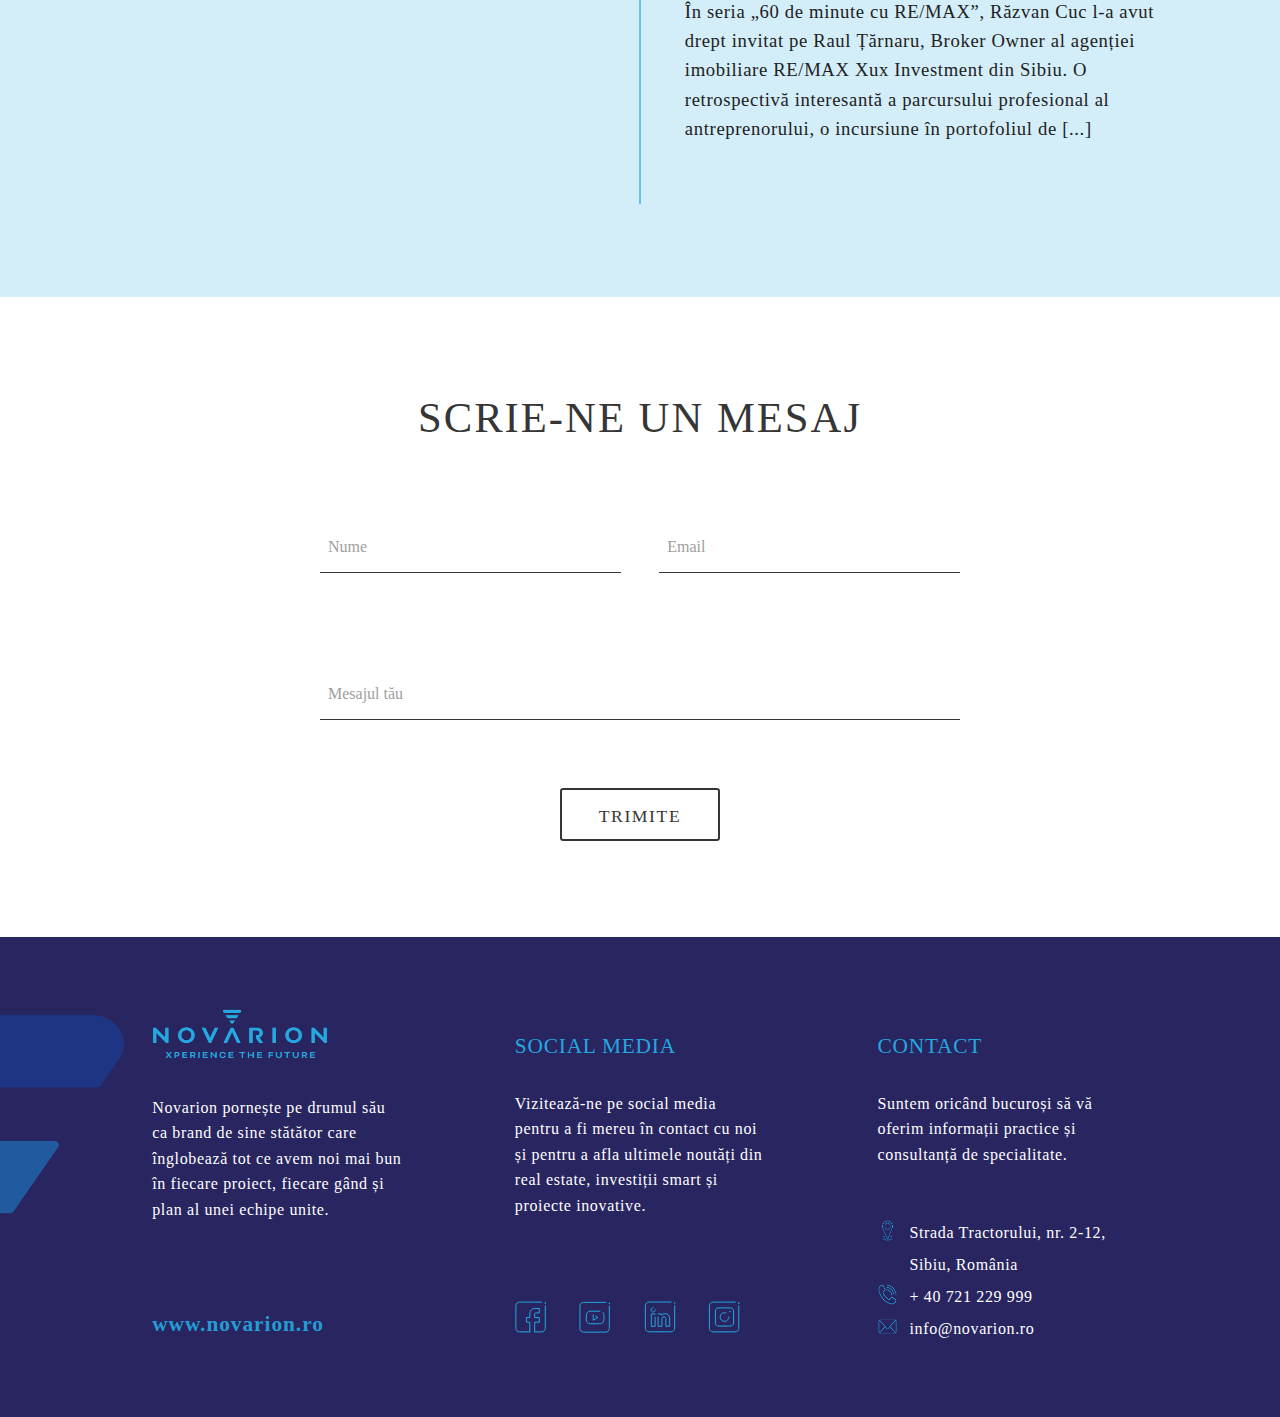
==== commit d795be7c: "Jun 24_2" ====
--- a/index.html
+++ b/index.html
@@ -4,6 +4,7 @@
 	<title> Novarion </title>
 	<link rel="stylesheet" href = "style.css">
 	<meta charset="UTF-8">
+	<meta name="viewport" content="width=device-width, initial-scale=1">
 	
 </head>
 
@@ -18,7 +19,7 @@
 				<li><a href="#projects">PROIECTE</a><div class="barHover"></div></li>
 				<li><a href="#echipa">ECHIPA</a><div class="barHover"></div></li>
 				<li><a href="#media">MEDIA</a><div class="barHover"></div></li>
-				<li><a href="#Form">CONTACT</a><div class="barHover"></div></li>
+				<li><a href="#form">CONTACT</a><div class="barHover"></div></li>
 			</ul>
 			<div class="burger">
 				<div class="line1"></div>
@@ -94,7 +95,7 @@
 	<section class="projects" id="projects">
 		<h4>PROIECTE</h4>
 		<div class="blueBar"></div>
-		<p>Contribuim concret la construcția orașelor smart ale viitorului și transformăm visele în realitate. <br> Află mai multe despre cele mai interesante proiecte Novarion.
+		<p>Contribuim concret la construcția orașelor smart ale viitorului și transformăm visele în realitate. Descoperă despre cele mai interesante proiecte Novarion.
 		</p>
 		<div class="threeProjects" >			
 			<div class="projectsBtns2" id="thelake" onclick="NewTabLake()"> 
@@ -116,7 +117,7 @@
 		
 		<h4>ECHIPA</h4>
 		<div class="blueBar"></div>
-		<p class="ppl">Oamenii sunt nucleul care insuflă viață tuturor proiectelor pe care le dezvoltăm. <br> Fiecare dintre noi susține visul tău, cu pasiune și entuziasm.</p>
+		<p class="ppl">Oamenii sunt nucleul care insuflă viață tuturor proiectelor pe care le dezvoltăm. Fiecare dintre noi susține visul tău, cu pasiune și entuziasm.</p>
 		<div id="Exitclick">
 			<div class="teamTable">
 				<div class="onerow" >
@@ -212,7 +213,7 @@
 
 					<div class="memberBox" id="memberBoxRal">
 						<img src="media/Photos/raluca.jpg" id="showmoreRal" alt="Portrait of Raluca Cetean">
-						<p class="description" id="showlessRal">Raluca este mare iubitoare de câini și membru activ la Asociației Chinologice Române. Ne arată mereu că este posibil să gândești liber, să pui în practică orice plan, indiferent cât de greu ar părea, pentru că, la final, experiența contează.</p>
+						<p class="description" id="showlessRal">Raluca este mare iubitoare de câini și membru activ al Asociației Chinologice Române. Ne arată mereu că este posibil să gândești liber, să pui în practică orice plan, indiferent cât de greu ar părea, pentru că, la final, experiența contează.</p>
 						<div class="nameJob" >
 							<h5 class="name">RALUCA CETEAN</h5>
 							<p class="Job">LEGAL</p>
@@ -221,7 +222,7 @@
 
 					<div class="memberBox" id="memberBoxLuc">
 						<img src="media/Photos/lucia.jpg" id="showmoreLuc" alt="Portrait of Lucia Ivan">
-						<p class="description" id="showlessLuc">Lucia este un om de comunicare, înainte de toate. Ne completăm prin comunicare, ne sușținem și ne bucurăm de momentele petrecute la birou, acest timp prețios pe care îl valorificăm și îl petrecem împreună.</p>
+						<p class="description" id="showlessLuc">Lucia este un om de comunicare, înainte de toate. Ne completăm prin comunicare, ne susținem și ne bucurăm de momentele petrecute la birou, acest timp prețios pe care îl valorificăm și îl petrecem împreună.</p>
 						<div class="nameJob">
 							<h5 class="name">LUCIA IVAN</h5>
 							<p class="Job">HR</p>
@@ -256,7 +257,7 @@
 					</div>
 					<div class="memberBox" id="memberBoxGeo">
 						<img src="media/Photos/george.jpg" id="showmoreGeo" alt="Portrait of George Laza">
-						<p class="description" id="showlessGeo" >George este pasionat de tot ce înseamnă hrană și gastronomie. Dorește să facă oamenii fericiți prin intermediul creațiilor sale culinare si a glumelor savuroase. O companie placuta pentru echipa Novarion.</p>
+						<p class="description" id="showlessGeo" >George este pasionat de tot ce înseamnă hrană și gastronomie. Dorește să facă oamenii fericiți prin intermediul creațiilor sale culinare si a glumelor savuroase. O companie plăcută pentru echipa Novarion.</p>
 						<div class="nameJob"> 
 							<h5 class="name">GEORGE LAZA</h5>
 							<p class="Job">HORECA</p>
@@ -328,7 +329,7 @@
 
 					<div class="memberBox" id="memberBoxInv">
 					</div>
-					<div class="memberBox">
+					<div class="memberBox" id="memberBoxInv">
 					</div>
 				</div>
 			</div>
@@ -392,18 +393,17 @@
 			</div>
 		</div>
 	</section>
-	<!--<form class="Form" id="Form" onsubmit="sendEmail(); reset();">-->
-	<form class="Form" id="Form" action="connect.php" method="post">
+		
+	<form class="Form" id="form" action="contactform.php" method="post">
 		<h4>SCRIE-NE UN MESAJ</h4>
 		<div class="persInfo">
-			<input type="text" placeholder="Nume" required name="nume">
-			<input type="email" placeholder="Email" required id="email" name="email">
+			<input type="text" name="nume" placeholder="Nume" required>
+			<input type="text" name="mail" placeholder="Email" required>
 		</div>
 		<div class="mesajul">
-		<input type="text" placeholder="Mesajul tău" required name="mesajul">
-		</div>
-		<button>Trimite</button>
-			
+		<input type="text" name="mesajul" placeholder="Mesajul tău" required>
+		</div>
+		<button type="submit" name="submit">Trimite</button>
 	</form>
 	
 	<section class="footer" id="footer">
@@ -455,6 +455,16 @@
 	</section>
 
 	<script src="app.js"></script>
-	<script src="https://smtpjs.com/v3/smtp.js"></script>
+	<!-- Hotjar Tracking Code for https://novarion.ro/ -->
+<script>
+    (function(h,o,t,j,a,r){
+        h.hj=h.hj||function(){(h.hj.q=h.hj.q||[]).push(arguments)};
+        h._hjSettings={hjid:2989789,hjsv:6};
+        a=o.getElementsByTagName('head')[0];
+        r=o.createElement('script');r.async=1;
+        r.src=t+h._hjSettings.hjid+j+h._hjSettings.hjsv;
+        a.appendChild(r);
+    })(window,document,'https://static.hotjar.com/c/hotjar-','.js?sv=');
+</script>
 </body>
 </html>--- a/style.css
+++ b/style.css
@@ -1,3 +1,5 @@
+@import url('https://fonts.googleapis.com/css2?family=Montserrat:wght@300;400;600&display=swap');
+
 @font-face {
     font-family: Bicyclette;
     src: url(fonts/Bicyclette-Light.ttf);
@@ -120,7 +122,7 @@
     flex-direction: column;
     justify-content: center;
     align-items: center;
-    background-position: center bottom;
+    background-position: center ;
     background-image: url(media/header\ image2.jpg); 
     background-size: cover;
 }
@@ -146,11 +148,12 @@
     font-size: 50pt;
     letter-spacing: 0.125rem;
     padding-top: 2rem;
+    margin-left: -0.2rem;
 }
 .marg1{
     padding-top: 1.5rem;
     margin-bottom: 2.5rem;
-    margin-left: 0.5rem;
+    margin-left: 0.3rem;
 }
 
 header .btnProjects{
@@ -165,6 +168,7 @@
     font-size: 12pt;
     letter-spacing: 0.125rem;
     transition: all 0.25s;
+    margin-left: 0.3rem;
 }
 
 
@@ -284,7 +288,7 @@
     flex-direction: column;
     align-items: center;
     justify-content: center;
-    height: 40rem;
+    height: 50rem;
     background-image: url(media/Asset\ 3.png);
     background-position: bottom 0% left;
     background-repeat: no-repeat;
@@ -303,7 +307,6 @@
 
     text-align: center;
     width: 40%;
-
     font-weight: lighter;
     font-size: 14pt;
     line-height: 22pt;
@@ -317,7 +320,7 @@
     justify-content: space-between;
     align-items: top;
     padding-top: 5rem;
-    width: 60%;
+    width: 70%;
     height: auto;
 }
 
@@ -325,6 +328,7 @@
     text-align: center;
     font-weight: normal;
     font-size: 14pt;
+    line-height: 1.4rem;
     letter-spacing: 0.05rem;
     text-transform: uppercase;
     color:#212121;
@@ -573,7 +577,7 @@
     margin-top: 3rem;
     display: flex;
     flex-wrap: wrap;
-    width: 60%;
+    width: 70%;
     justify-content: space-between;
 }
 
@@ -609,7 +613,7 @@
 #memberBoxCri,#memberBoxCrs,#memberBoxAle,#memberBoxAnd,#memberBoxSim, #memberBoxDan, #memberBoxRau, #memberBoxInv  {
     display: flex;
     flex-direction: column;
-    flex: 1 0 21%;
+    flex: 1 0 18%;
     align-items: center;
     width: 16.25rem;
     max-height: 24rem;
@@ -986,7 +990,6 @@
 }
 
 
-
 .footer{
     display: flex;
     flex-direction: row;
@@ -1158,7 +1161,7 @@
     #memberBoxCri,#memberBoxCrs,#memberBoxAle,#memberBoxAnd,#memberBoxSim, #memberBoxDan, #memberBoxRau, #memberBoxInv  {
     display: flex;
     flex-direction: column;
-    flex: 1 0 33%;
+    flex: 1 0 25%;
     }
     #memberBoxDan.open .description, #memberBoxRau.open .description,#memberBoxSte.open .description,#memberBox.open .description, #memberBoxAlex.open .description ,#memberBoxLiv.open .description, #memberBoxFlo.open .description, #memberBoxOvi.open .description , #memberBoxDen.open .description , #memberBoxRaz.open .description, #memberBoxAnc.open .description, #memberBoxGab.open .description, #memberBoxMih.open .description, #memberBoxRal.open .description,#memberBoxLuc.open .description,#memberBoxDel.open .description,#memberBoxMel.open .description,
     #memberBoxCri.open .description,#memberBoxCrs.open .description,#memberBoxAle.open .description,#memberBoxAnd.open .description,#memberBoxSim.open .description, #memberBoxGeo.open .description {
@@ -1456,7 +1459,7 @@
     .navlinks{
         position: absolute;
         right: 0px;
-        height: 20rem;
+        height: 18rem;
         top: 5rem;
         background-color: #282560;
         opacity: 100%;
@@ -1465,7 +1468,7 @@
         align-items: center;
         width: 45%;
         transform: translate(100%);
-        transition: transform 0.5s ease-in;
+        transition: transform 0.5s ease-in;display: none;
     }
     .navlinks li{
         opacity: 0;
@@ -1785,7 +1788,15 @@
     }
 }
 .nav-active{
+    display: flex;
+    flex-direction: column;
+    justify-content: start;
+    align-items: center;
     transform: translate(0%);
+ 
+ }
+ .nav-active a{
+    margin-top: 2.5rem;
 }
 
 @keyframes navLinkFade {
